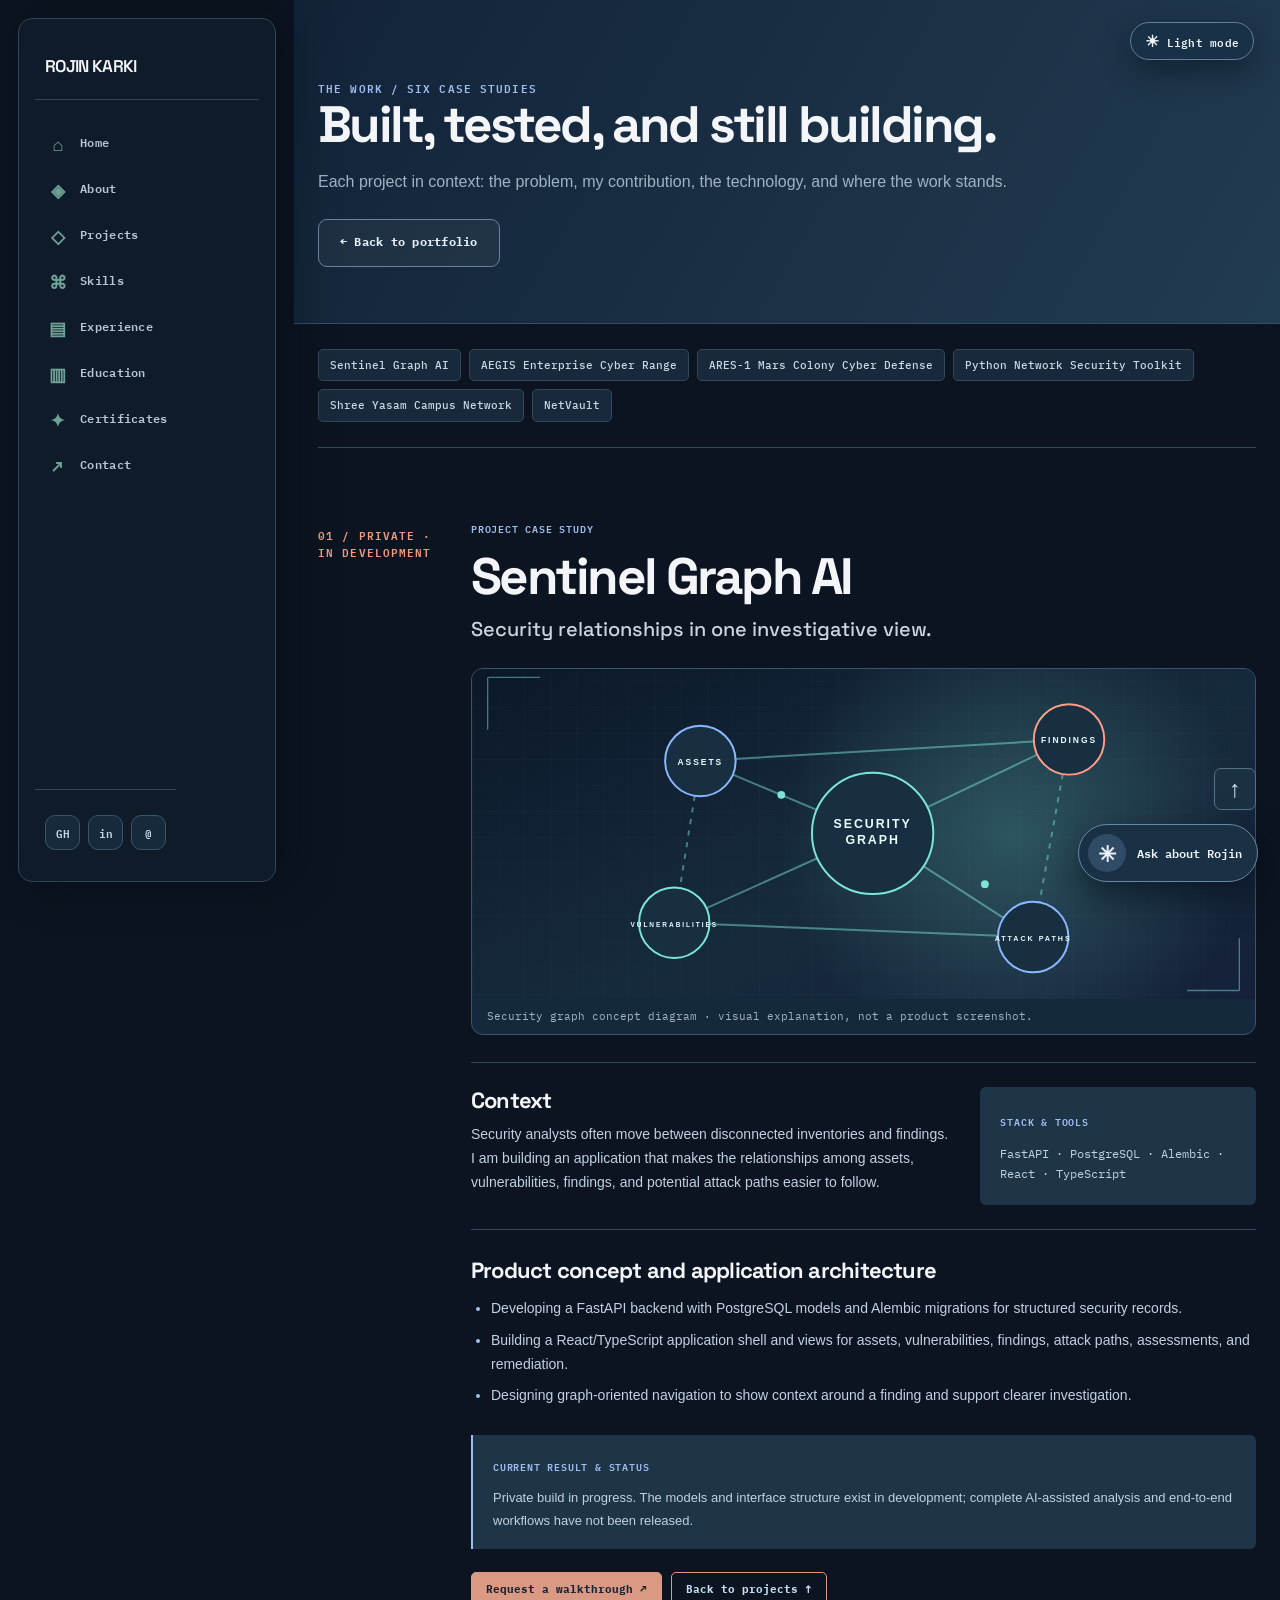
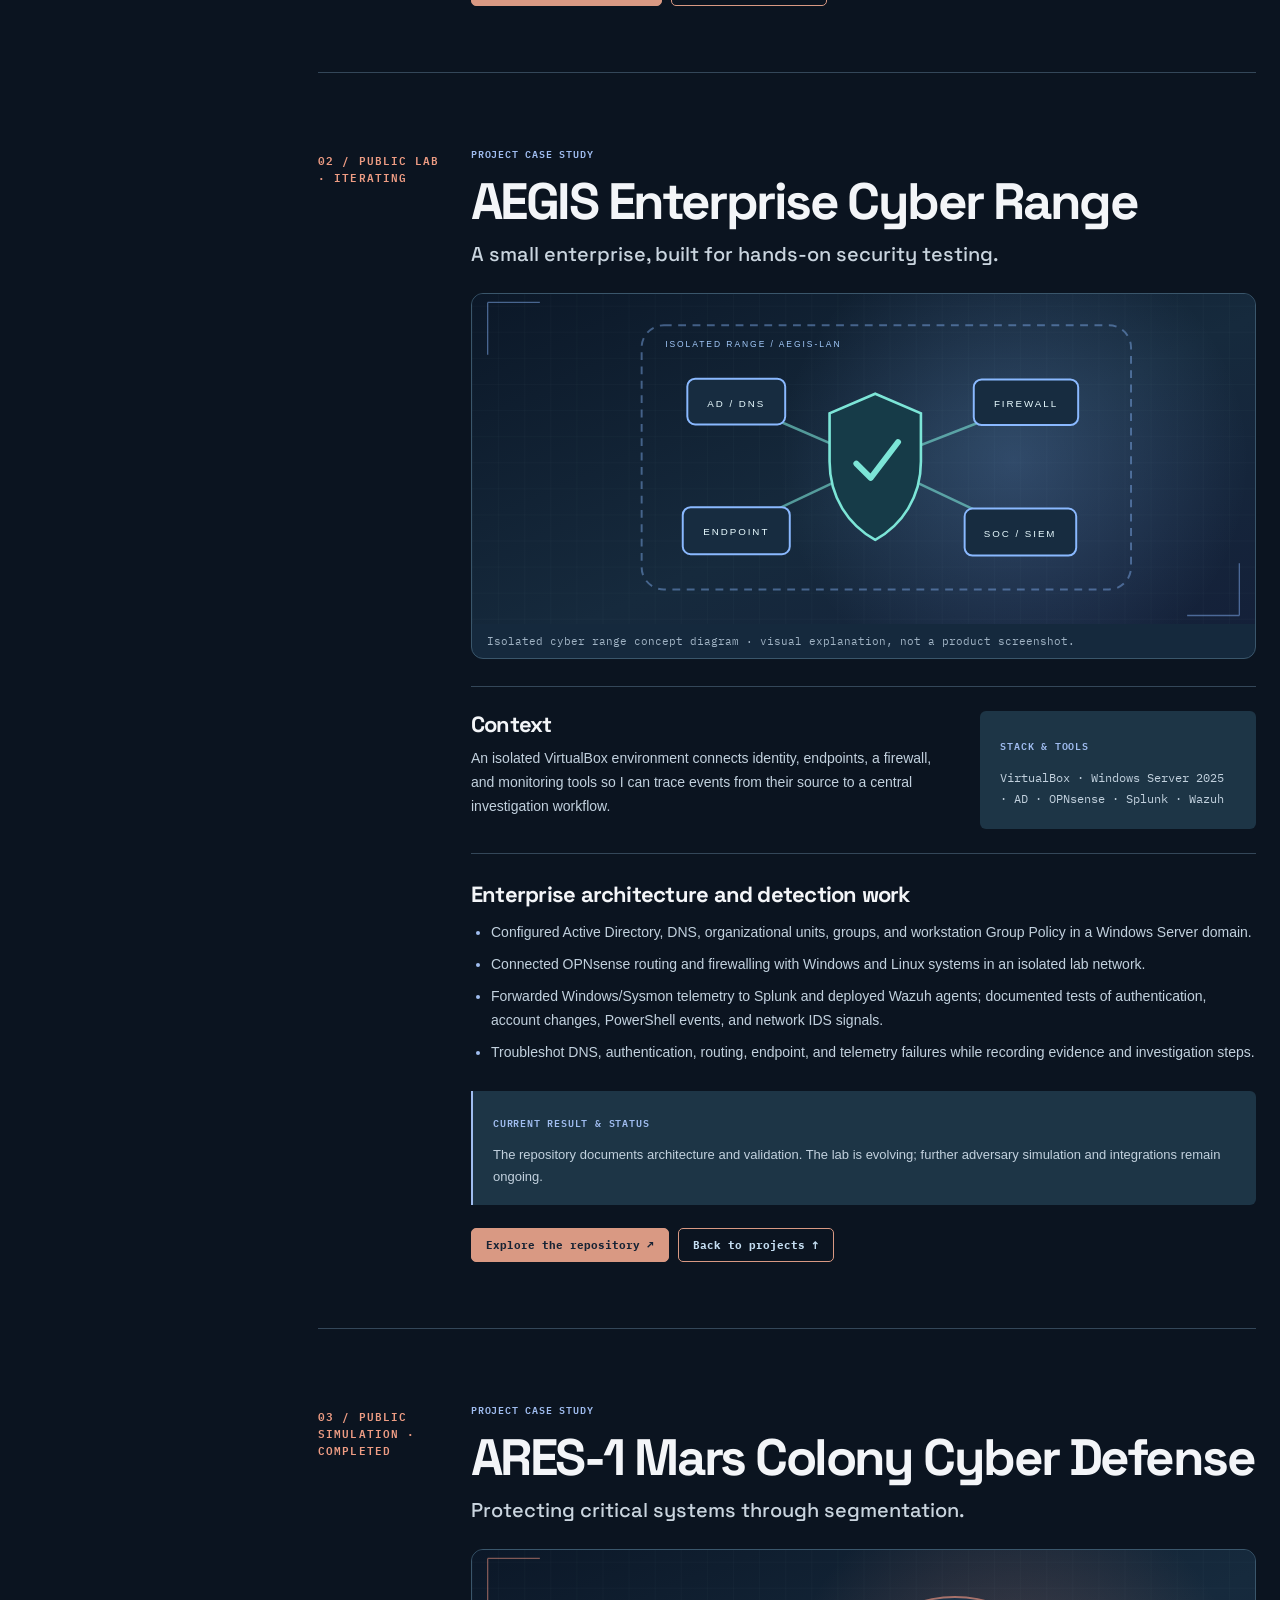
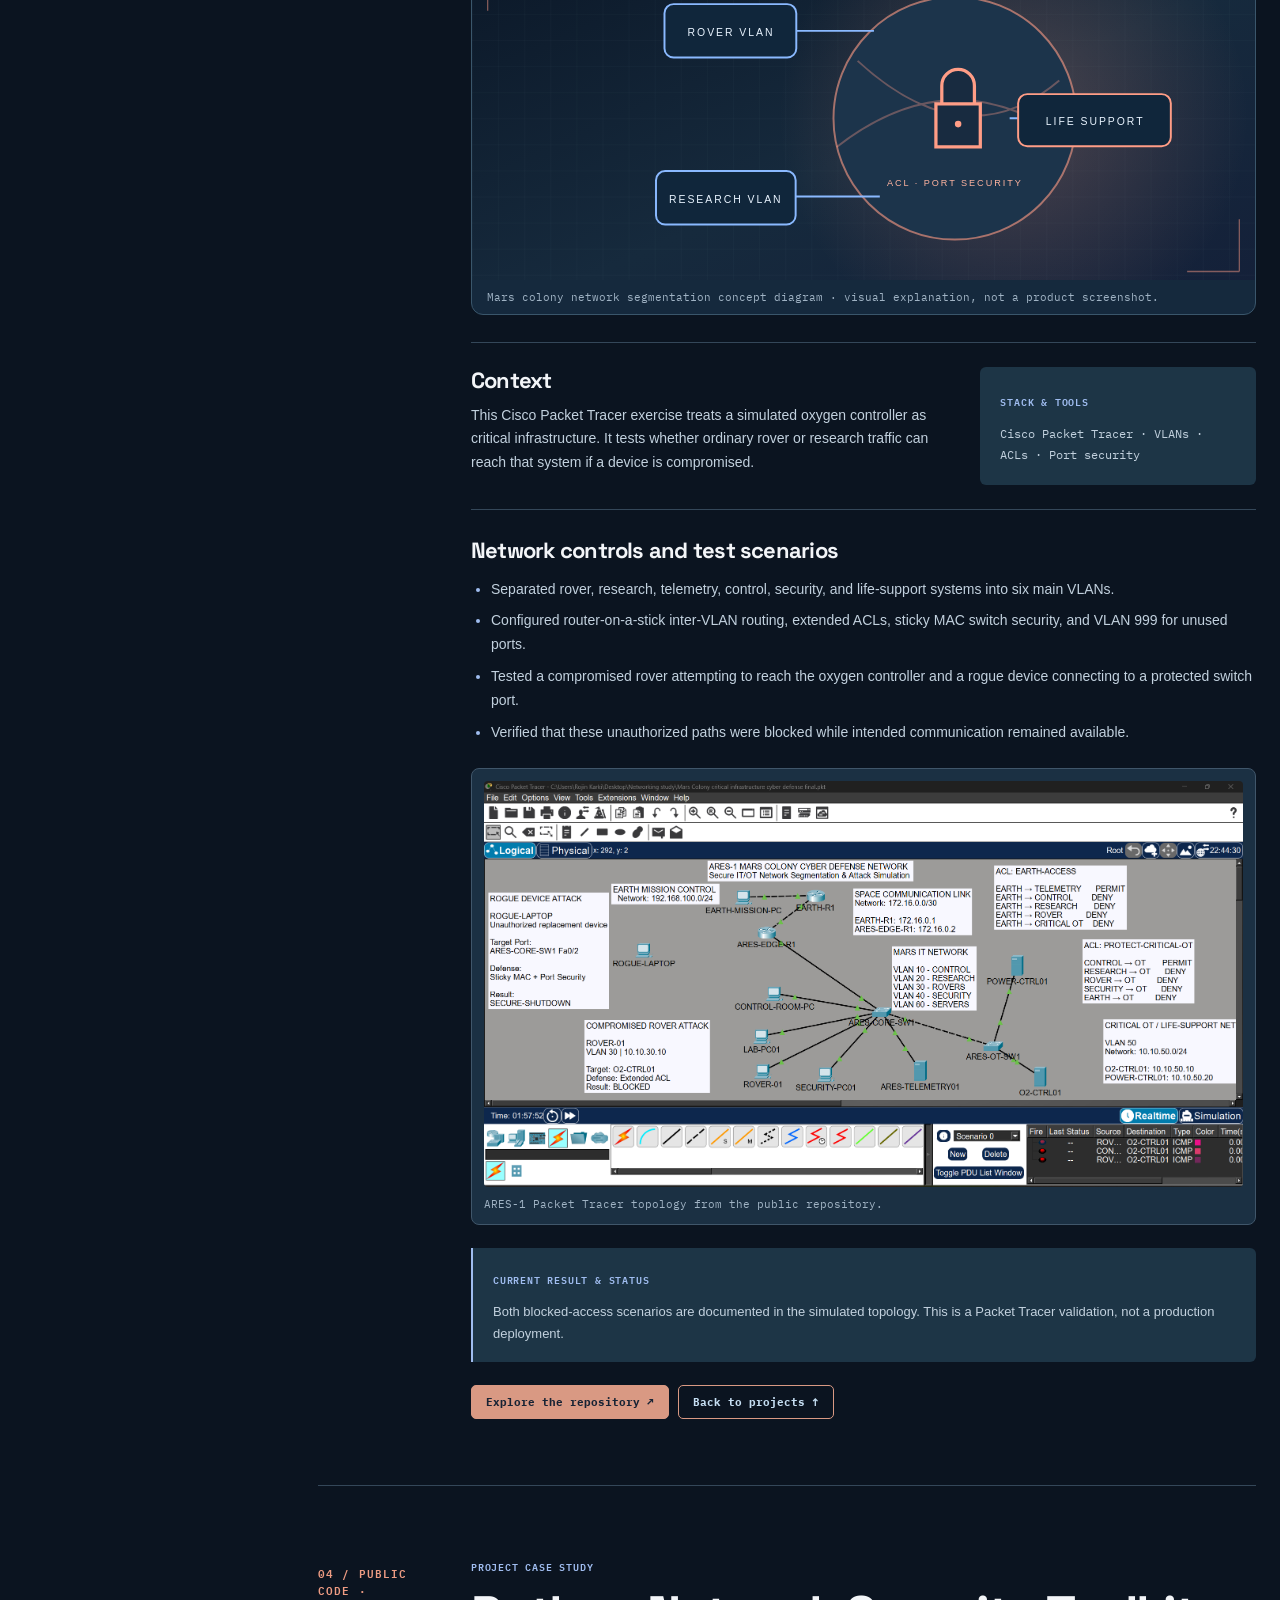
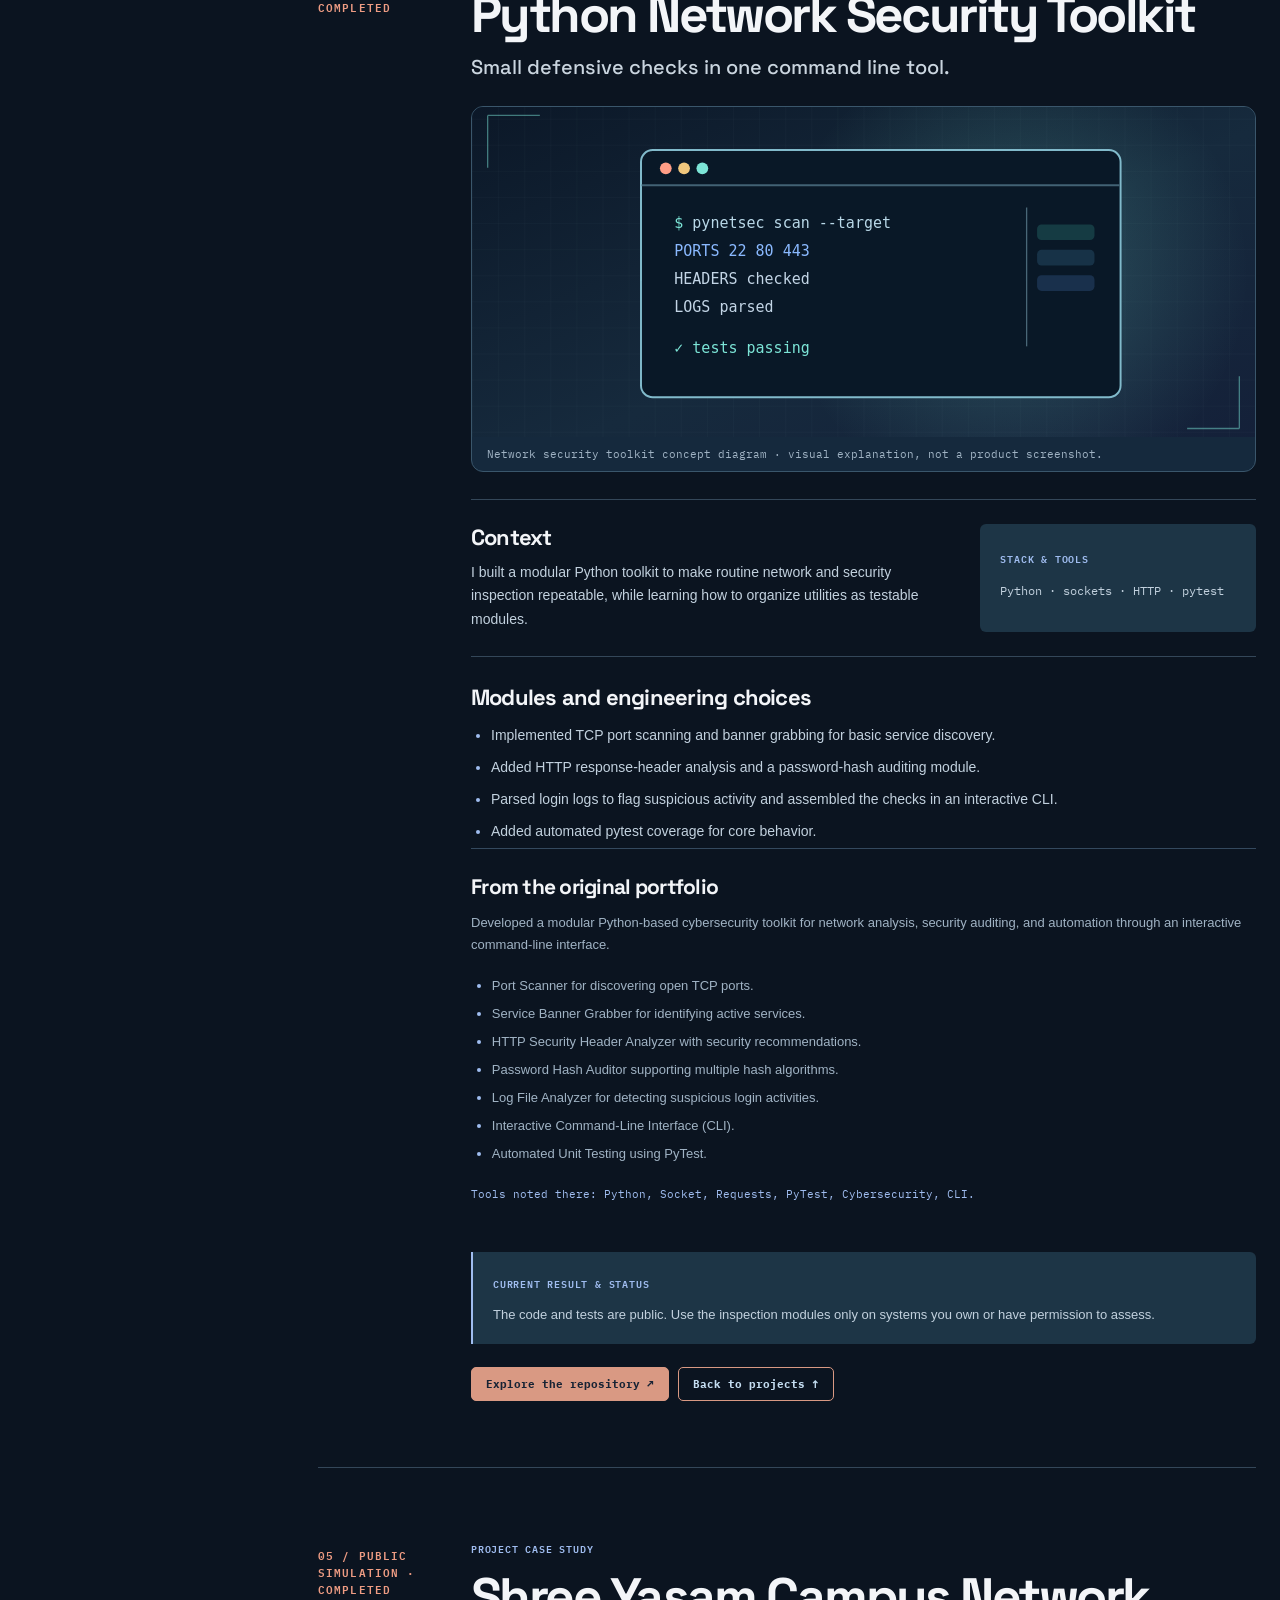
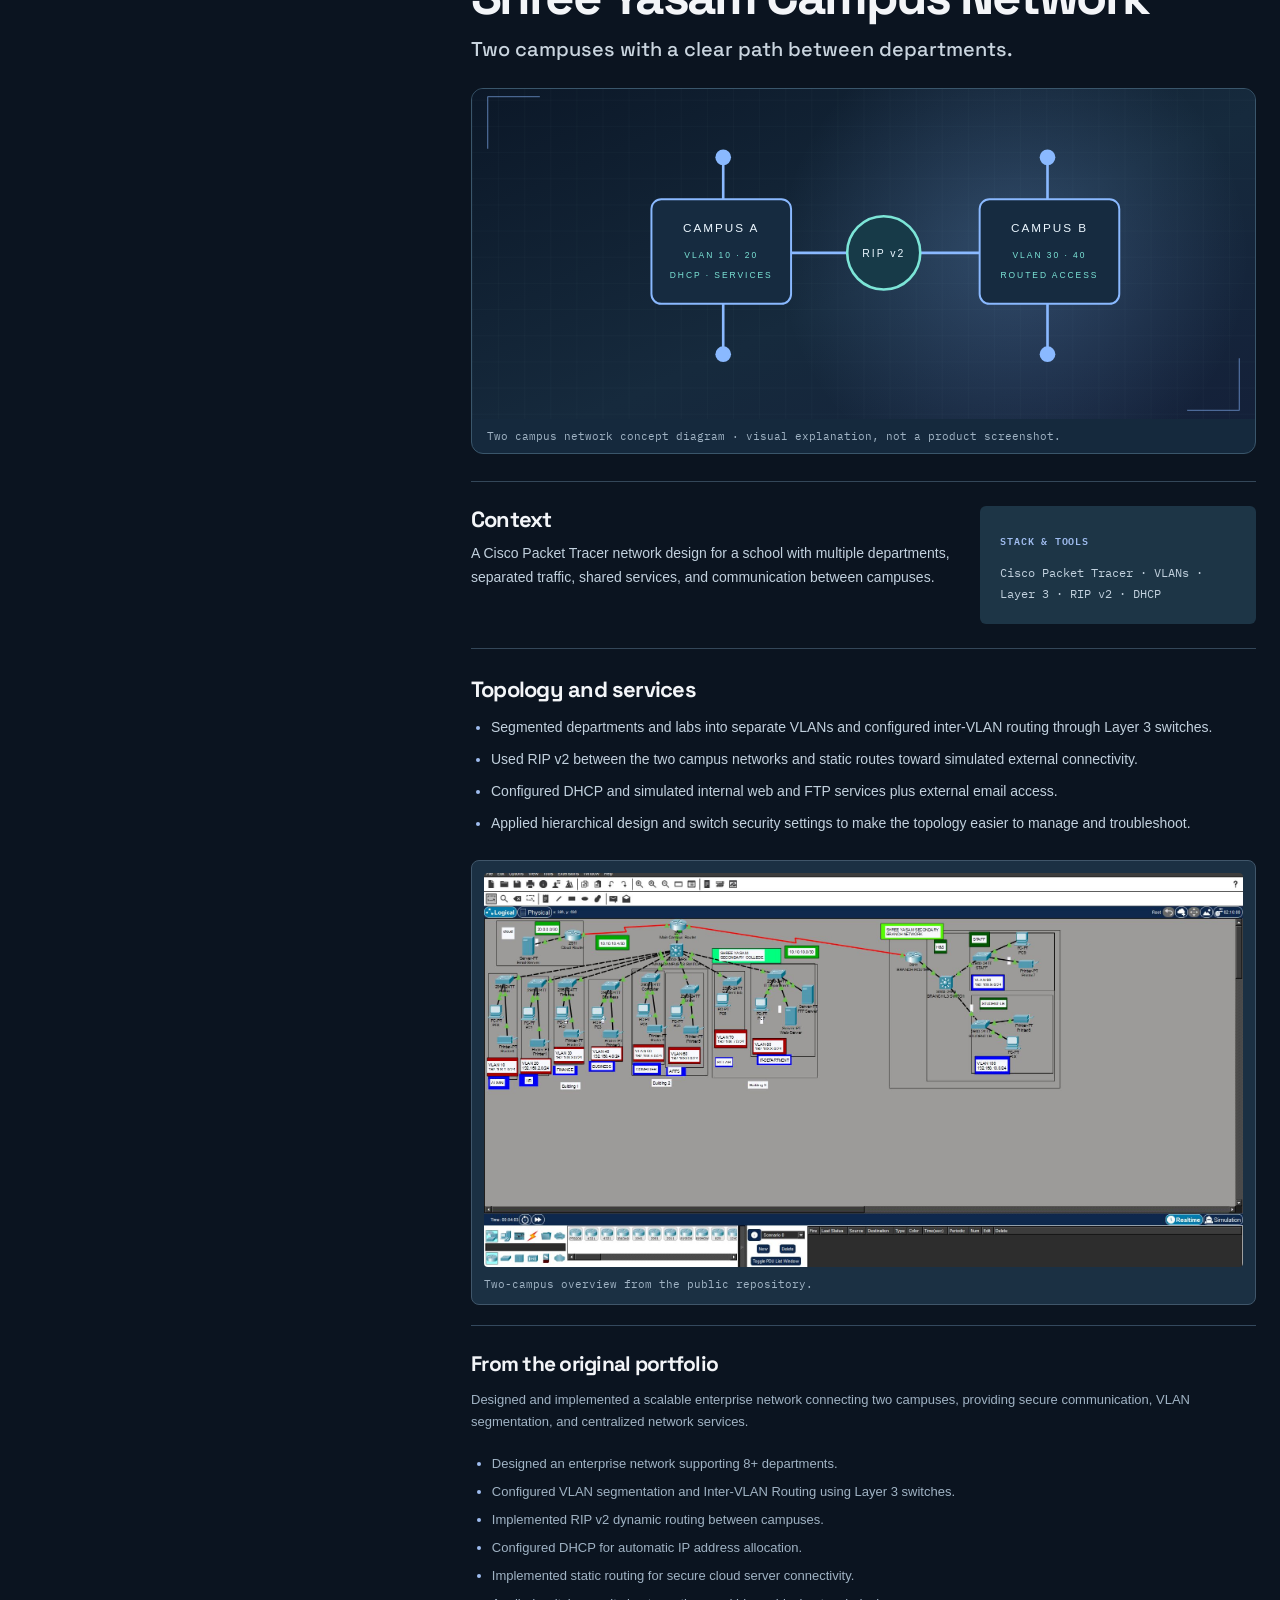
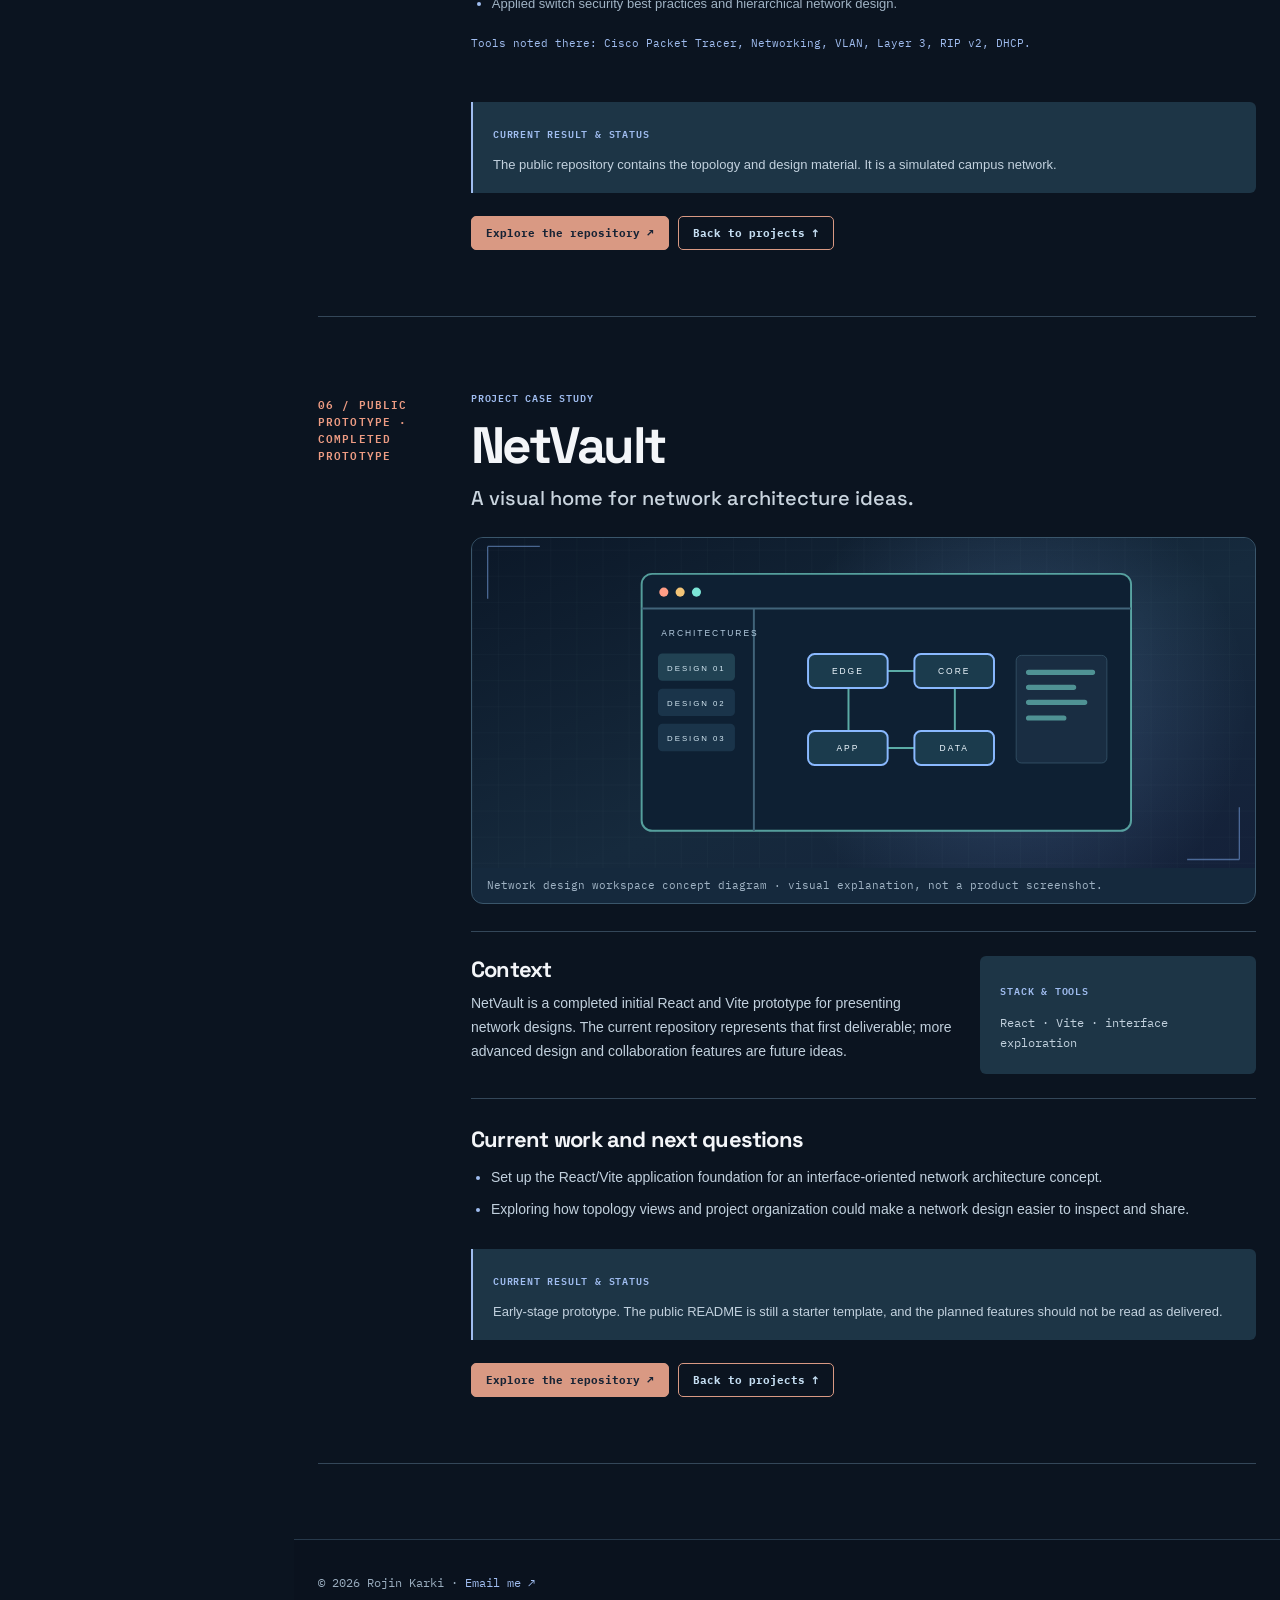
==== portfolio-details.html @ 6cda4f46 "Publish redesigned portfolio pages" ====
<!DOCTYPE html>
<html lang="en" data-theme="dark"><head><meta charset="utf-8"><meta name="viewport" content="width=device-width,initial-scale=1"><meta name="theme-color" content="#0b1420"><meta name="description" content="Rojin Karki — cybersecurity, networking and software projects in Sunnyvale, California."><script src="assets/js/theme.js"></script><link rel="stylesheet" href="assets/css/main.css"><link rel="stylesheet" href="assets/css/dark-signature.css"><link rel="stylesheet" href="assets/css/light-theme.css"><title>Project case studies — Rojin Karki</title><link rel="icon" type="image/svg+xml" href="favicon.svg"><link rel="canonical" href="https://rojinkarki.com.np/portfolio-details.html"><meta property="og:title" content="Project case studies — Rojin Karki"><meta property="og:description" content="Rojin Karki — cybersecurity, networking and software projects in Sunnyvale, California."><meta property="og:type" content="website"><meta property="og:url" content="https://rojinkarki.com.np/portfolio-details.html"><meta property="og:image" content="https://rojinkarki.com.np/assets/img/profile/profile.png"></head><body class="details-page"><a class="skip-link" href="#content">Skip to content</a><button class="header-toggle" type="button" aria-label="Open navigation" aria-controls="navmenu" aria-expanded="false">☰</button><button id="theme-toggle" class="theme-toggle" type="button" aria-label="Switch to light mode"><span class="theme-icon" aria-hidden="true">☀</span><span class="theme-label" aria-hidden="true">Light mode</span></button><header id="header" class="header d-flex flex-column" aria-label="Site navigation"><div class="header-container d-flex flex-column align-items-start"><nav id="navmenu" class="navmenu" aria-label="Main navigation"><ul><li><a href="index.html#hero"><span class="navicon" aria-hidden="true">⌂</span>Home</a></li><li><a href="index.html#about"><span class="navicon" aria-hidden="true">◈</span>About</a></li><li><a href="index.html#Project"><span class="navicon" aria-hidden="true">◇</span>Projects</a></li><li><a href="index.html#Skills"><span class="navicon" aria-hidden="true">⌘</span>Skills</a></li><li><a href="index.html#Experience"><span class="navicon" aria-hidden="true">▤</span>Experience</a></li><li><a href="index.html#Education"><span class="navicon" aria-hidden="true">▥</span>Education</a></li><li><a href="index.html#certifications"><span class="navicon" aria-hidden="true">✦</span>Certificates</a></li><li><a href="index.html#contact"><span class="navicon" aria-hidden="true">↗</span>Contact</a></li></ul></nav><div class="social-links"><a href="https://github.com/Rojinkarki" target="_blank" rel="noopener noreferrer" aria-label="GitHub">GH</a><a href="https://www.linkedin.com/in/rojinkarki/" target="_blank" rel="noopener noreferrer" aria-label="LinkedIn">in</a><a href="mailto:karkirojin999@gmail.com" aria-label="Email">@</a></div></div></header><main class="main" id="content"><div class="page-title"><div class="container"><span class="page-kicker">THE WORK / SIX CASE STUDIES</span><h1>Built, tested, and still building.</h1><p>Each project in context: the problem, my contribution, the technology, and where the work stands.</p><a class="btn btn-outline" href="index.html#Project">← Back to portfolio</a></div></div><nav class="case-nav container" aria-label="Project case studies"><a href="#sentinel-graph-ai">Sentinel Graph AI</a><a href="#aegis">AEGIS Enterprise Cyber Range</a><a href="#ares-1">ARES-1 Mars Colony Cyber Defense</a><a href="#py-netsec">Python Network Security Toolkit</a><a href="#campus">Shree Yasam Campus Network</a><a href="#netvault">NetVault</a></nav><div class="container case-layout"><article class="case-study" id="sentinel-graph-ai"><div class="case-number">01 / Private · In development</div><div class="case-content"><div class="case-heading"><span class="eyebrow">Project case study</span><h2>Sentinel Graph AI</h2><p class="tagline">Security relationships in one investigative view.</p></div><figure class="project-art-figure"><img src="assets/img/projects/sentinel-graph.svg" alt="Security graph concept diagram" loading="lazy"><figcaption>Security graph concept diagram · visual explanation, not a product screenshot.</figcaption></figure><div class="case-overview"><div><h3>Context</h3><p>Security analysts often move between disconnected inventories and findings. I am building an application that makes the relationships among assets, vulnerabilities, findings, and potential attack paths easier to follow.</p></div><div class="case-stack"><span class="eyebrow">Stack &amp; tools</span><p>FastAPI · PostgreSQL · Alembic · React · TypeScript</p></div></div><div class="case-work"><h3>Product concept and application architecture</h3><ul><li>Developing a FastAPI backend with PostgreSQL models and Alembic migrations for structured security records.</li><li>Building a React/TypeScript application shell and views for assets, vulnerabilities, findings, attack paths, assessments, and remediation.</li><li>Designing graph-oriented navigation to show context around a finding and support clearer investigation.</li></ul></div><div class="case-result"><span class="eyebrow">Current result &amp; status</span><p>Private build in progress. The models and interface structure exist in development; complete AI-assisted analysis and end-to-end workflows have not been released.</p></div><div class="case-actions"><a href="mailto:karkirojin999@gmail.com?subject=Sentinel%20Graph%20AI">Request a walkthrough ↗</a><a href="index.html#Project">Back to projects ↑</a></div></div></article><article class="case-study" id="aegis"><div class="case-number">02 / Public lab · Iterating</div><div class="case-content"><div class="case-heading"><span class="eyebrow">Project case study</span><h2>AEGIS Enterprise Cyber Range</h2><p class="tagline">A small enterprise, built for hands-on security testing.</p></div><figure class="project-art-figure"><img src="assets/img/projects/aegis-cyber-range.svg" alt="Isolated cyber range concept diagram" loading="lazy"><figcaption>Isolated cyber range concept diagram · visual explanation, not a product screenshot.</figcaption></figure><div class="case-overview"><div><h3>Context</h3><p>An isolated VirtualBox environment connects identity, endpoints, a firewall, and monitoring tools so I can trace events from their source to a central investigation workflow.</p></div><div class="case-stack"><span class="eyebrow">Stack &amp; tools</span><p>VirtualBox · Windows Server 2025 · AD · OPNsense · Splunk · Wazuh</p></div></div><div class="case-work"><h3>Enterprise architecture and detection work</h3><ul><li>Configured Active Directory, DNS, organizational units, groups, and workstation Group Policy in a Windows Server domain.</li><li>Connected OPNsense routing and firewalling with Windows and Linux systems in an isolated lab network.</li><li>Forwarded Windows/Sysmon telemetry to Splunk and deployed Wazuh agents; documented tests of authentication, account changes, PowerShell events, and network IDS signals.</li><li>Troubleshot DNS, authentication, routing, endpoint, and telemetry failures while recording evidence and investigation steps.</li></ul></div><div class="case-result"><span class="eyebrow">Current result &amp; status</span><p>The repository documents architecture and validation. The lab is evolving; further adversary simulation and integrations remain ongoing.</p></div><div class="case-actions"><a href="https://github.com/Rojinkarki/AEGIS-Enterprise-Cybersecurity-Home-Lab" target="_blank" rel="noopener noreferrer">Explore the repository ↗</a><a href="index.html#Project">Back to projects ↑</a></div></div></article><article class="case-study" id="ares-1"><div class="case-number">03 / Public simulation · Completed</div><div class="case-content"><div class="case-heading"><span class="eyebrow">Project case study</span><h2>ARES-1 Mars Colony Cyber Defense</h2><p class="tagline">Protecting critical systems through segmentation.</p></div><figure class="project-art-figure"><img src="assets/img/projects/ares-defense.svg" alt="Mars colony network segmentation concept diagram" loading="lazy"><figcaption>Mars colony network segmentation concept diagram · visual explanation, not a product screenshot.</figcaption></figure><div class="case-overview"><div><h3>Context</h3><p>This Cisco Packet Tracer exercise treats a simulated oxygen controller as critical infrastructure. It tests whether ordinary rover or research traffic can reach that system if a device is compromised.</p></div><div class="case-stack"><span class="eyebrow">Stack &amp; tools</span><p>Cisco Packet Tracer · VLANs · ACLs · Port security</p></div></div><div class="case-work"><h3>Network controls and test scenarios</h3><ul><li>Separated rover, research, telemetry, control, security, and life-support systems into six main VLANs.</li><li>Configured router-on-a-stick inter-VLAN routing, extended ACLs, sticky MAC switch security, and VLAN 999 for unused ports.</li><li>Tested a compromised rover attempting to reach the oxygen controller and a rogue device connecting to a protected switch port.</li><li>Verified that these unauthorized paths were blocked while intended communication remained available.</li></ul></div><figure class="project-figure"><img src="assets/img/ares-1-topology.png" alt="ARES-1 Packet Tracer topology from the public repository." loading="lazy"><figcaption>ARES-1 Packet Tracer topology from the public repository.</figcaption></figure><div class="case-result"><span class="eyebrow">Current result &amp; status</span><p>Both blocked-access scenarios are documented in the simulated topology. This is a Packet Tracer validation, not a production deployment.</p></div><div class="case-actions"><a href="https://github.com/Rojinkarki/ares-1-mars-colony-cyber-defense" target="_blank" rel="noopener noreferrer">Explore the repository ↗</a><a href="index.html#Project">Back to projects ↑</a></div></div></article><article class="case-study" id="py-netsec"><div class="case-number">04 / Public code · Completed</div><div class="case-content"><div class="case-heading"><span class="eyebrow">Project case study</span><h2>Python Network Security Toolkit</h2><p class="tagline">Small defensive checks in one command line tool.</p></div><figure class="project-art-figure"><img src="assets/img/projects/python-toolkit.svg" alt="Network security toolkit concept diagram" loading="lazy"><figcaption>Network security toolkit concept diagram · visual explanation, not a product screenshot.</figcaption></figure><div class="case-overview"><div><h3>Context</h3><p>I built a modular Python toolkit to make routine network and security inspection repeatable, while learning how to organize utilities as testable modules.</p></div><div class="case-stack"><span class="eyebrow">Stack &amp; tools</span><p>Python · sockets · HTTP · pytest</p></div></div><div class="case-work"><h3>Modules and engineering choices</h3><ul><li>Implemented TCP port scanning and banner grabbing for basic service discovery.</li><li>Added HTTP response-header analysis and a password-hash auditing module.</li><li>Parsed login logs to flag suspicious activity and assembled the checks in an interactive CLI.</li><li>Added automated pytest coverage for core behavior.</li></ul></div><div class="original-project-highlights"><h3>From the original portfolio</h3><p>Developed a modular Python-based cybersecurity toolkit for network analysis, security auditing, and automation through an interactive command-line interface.</p><ul><li>Port Scanner for discovering open TCP ports.</li><li>Service Banner Grabber for identifying active services.</li><li>HTTP Security Header Analyzer with security recommendations.</li><li>Password Hash Auditor supporting multiple hash algorithms.</li><li>Log File Analyzer for detecting suspicious login activities.</li><li>Interactive Command-Line Interface (CLI).</li><li>Automated Unit Testing using PyTest.</li></ul><p class="original-tools">Tools noted there: Python, Socket, Requests, PyTest, Cybersecurity, CLI.</p></div><div class="case-result"><span class="eyebrow">Current result &amp; status</span><p>The code and tests are public. Use the inspection modules only on systems you own or have permission to assess.</p></div><div class="case-actions"><a href="https://github.com/Rojinkarki/py-netsec-toolkit" target="_blank" rel="noopener noreferrer">Explore the repository ↗</a><a href="index.html#Project">Back to projects ↑</a></div></div></article><article class="case-study" id="campus"><div class="case-number">05 / Public simulation · Completed</div><div class="case-content"><div class="case-heading"><span class="eyebrow">Project case study</span><h2>Shree Yasam Campus Network</h2><p class="tagline">Two campuses with a clear path between departments.</p></div><figure class="project-art-figure"><img src="assets/img/projects/campus-network.svg" alt="Two campus network concept diagram" loading="lazy"><figcaption>Two campus network concept diagram · visual explanation, not a product screenshot.</figcaption></figure><div class="case-overview"><div><h3>Context</h3><p>A Cisco Packet Tracer network design for a school with multiple departments, separated traffic, shared services, and communication between campuses.</p></div><div class="case-stack"><span class="eyebrow">Stack &amp; tools</span><p>Cisco Packet Tracer · VLANs · Layer 3 · RIP v2 · DHCP</p></div></div><div class="case-work"><h3>Topology and services</h3><ul><li>Segmented departments and labs into separate VLANs and configured inter-VLAN routing through Layer 3 switches.</li><li>Used RIP v2 between the two campus networks and static routes toward simulated external connectivity.</li><li>Configured DHCP and simulated internal web and FTP services plus external email access.</li><li>Applied hierarchical design and switch security settings to make the topology easier to manage and troubleshoot.</li></ul></div><figure class="project-figure"><img src="assets/img/campus-overview.jpg" alt="Two-campus overview from the public repository." loading="lazy"><figcaption>Two-campus overview from the public repository.</figcaption></figure><div class="original-project-highlights"><h3>From the original portfolio</h3><p>Designed and implemented a scalable enterprise network connecting two campuses, providing secure communication, VLAN segmentation, and centralized network services.</p><ul><li>Designed an enterprise network supporting 8+ departments.</li><li>Configured VLAN segmentation and Inter-VLAN Routing using Layer 3 switches.</li><li>Implemented RIP v2 dynamic routing between campuses.</li><li>Configured DHCP for automatic IP address allocation.</li><li>Implemented static routing for secure cloud server connectivity.</li><li>Applied switch security best practices and hierarchical network design.</li></ul><p class="original-tools">Tools noted there: Cisco Packet Tracer, Networking, VLAN, Layer 3, RIP v2, DHCP.</p></div><div class="case-result"><span class="eyebrow">Current result &amp; status</span><p>The public repository contains the topology and design material. It is a simulated campus network.</p></div><div class="case-actions"><a href="https://github.com/Rojinkarki/shree-yasam-campus-network-design" target="_blank" rel="noopener noreferrer">Explore the repository ↗</a><a href="index.html#Project">Back to projects ↑</a></div></div></article><article class="case-study" id="netvault"><div class="case-number">06 / Public prototype · Completed prototype</div><div class="case-content"><div class="case-heading"><span class="eyebrow">Project case study</span><h2>NetVault</h2><p class="tagline">A visual home for network architecture ideas.</p></div><figure class="project-art-figure"><img src="assets/img/projects/netvault.svg" alt="Network design workspace concept diagram" loading="lazy"><figcaption>Network design workspace concept diagram · visual explanation, not a product screenshot.</figcaption></figure><div class="case-overview"><div><h3>Context</h3><p>NetVault is a completed initial React and Vite prototype for presenting network designs. The current repository represents that first deliverable; more advanced design and collaboration features are future ideas.</p></div><div class="case-stack"><span class="eyebrow">Stack &amp; tools</span><p>React · Vite · interface exploration</p></div></div><div class="case-work"><h3>Current work and next questions</h3><ul><li>Set up the React/Vite application foundation for an interface-oriented network architecture concept.</li><li>Exploring how topology views and project organization could make a network design easier to inspect and share.</li></ul></div><div class="case-result"><span class="eyebrow">Current result &amp; status</span><p>Early-stage prototype. The public README is still a starter template, and the planned features should not be read as delivered.</p></div><div class="case-actions"><a href="https://github.com/Rojinkarki/NetVault" target="_blank" rel="noopener noreferrer">Explore the repository ↗</a><a href="index.html#Project">Back to projects ↑</a></div></div></article></div></main><footer class="footer"><div class="container">© <span id="year">2026</span> Rojin Karki · <a href="mailto:karkirojin999@gmail.com">Email me ↗</a></div></footer><a href="#content" id="scroll-top" class="scroll-top d-flex align-items-center justify-content-center" aria-label="Back to top">↑</a><script src="assets/js/main.js" defer></script><aside class="portfolio-assistant" aria-label="Rojin portfolio assistant"><button class="assistant-launcher" type="button" aria-label="Open portfolio assistant" aria-expanded="false" aria-controls="assistant-panel"><span class="launcher-icon" aria-hidden="true">✳</span><span class="launcher-label">Ask about Rojin</span></button><section id="assistant-panel" class="assistant-panel" aria-label="Portfolio assistant conversation" hidden><header class="assistant-header"><div class="assistant-avatar" aria-hidden="true">RK</div><div><span class="assistant-overline">A QUICK GUIDE TO MY WORK</span><h2>Ask about Rojin</h2><p>Answers about Rojin and his work.</p></div><button class="assistant-close" type="button" aria-label="Close assistant">×</button></header><div class="assistant-messages" role="log" aria-live="polite" aria-relevant="additions text"><div class="assistant-message assistant-bot">Hi! Ask about Rojin's projects, skills, experience, or education. I can answer 100+ questions from this portfolio.</div></div><div class="assistant-prompts" aria-label="Suggested questions"><button type="button">Who is Rojin Karki?</button><button type="button">What is Sentinel Graph AI?</button><button type="button">What projects has Rojin built?</button></div><form class="assistant-form"><label for="assistant-input" class="visually-hidden">Ask a question about Rojin</label><input id="assistant-input" name="question" autocomplete="off" maxlength="240" placeholder="Ask about projects, skills, experience..."><button type="submit" aria-label="Send question">↗</button></form><div class="assistant-foot"><span>Private on this device · No AI API required</span></div></section></aside><script src="assets/js/portfolio-knowledge.js" defer></script><script src="assets/js/portfolio-assistant.js" defer></script></body></html>
---- assets/css/main.css ----
/*
 * Rojin Karki — Obsidian / Signal
 * Place this file at assets/css/main.css alongside the supplied HTML pages.
 * Designed for the existing SnapFolio markup, with or without Bootstrap CSS.
 */
@import url('https://fonts.googleapis.com/css2?family=IBM+Plex+Mono:wght@400;500;600&family=Space+Grotesk:wght@400;500;600;700&display=swap');

:root {
  --base:#080d13;
  --base-2:#0b121b;
  --surface:#101a24;
  --surface-2:#15232d;
  --text:#e8f1ef;
  --soft:#c5d6d3;
  --muted:#91a9aa;
  --line:#2b4249;
  --signal:#92f5bb;
  --signal-dark:#61d79a;
  --alert:#ff756c;
  --cyan:#84dfeb;
  --heading:'Space Grotesk','Ubuntu',sans-serif;
  --mono:'IBM Plex Mono',monospace;
  --body:'Nunito',Arial,sans-serif;
  --shadow:0 22px 60px rgba(0,0,0,.23);
  color-scheme:dark;
}
*,*::before,*::after{box-sizing:border-box}
html{scroll-behavior:smooth;scroll-padding-top:26px}
body{margin:0;min-width:320px;background:var(--base);color:var(--text);font:16px/1.7 var(--body);overflow-x:hidden}
body::before{content:"";position:fixed;inset:0;z-index:-1;pointer-events:none;background:linear-gradient(rgba(121,217,170,.026) 1px,transparent 1px),linear-gradient(90deg,rgba(121,217,170,.026) 1px,transparent 1px);background-size:42px 42px}
::selection{background:var(--signal);color:var(--base)}
:focus-visible{outline:2px solid var(--signal);outline-offset:4px}
a{color:var(--signal);text-decoration:none;transition:color .2s ease,background .2s ease,border-color .2s ease,transform .2s ease}
a:hover{color:#fff}img{max-width:100%;height:auto}button,input,textarea{font:inherit}button{cursor:pointer}
h1,h2,h3,h4,h5,h6{font-family:var(--heading);line-height:1.2;color:var(--text);letter-spacing:-.035em}
p{color:var(--soft)}ul{padding-left:1.3rem}li::marker{color:var(--signal)}
.container{width:min(1180px,calc(100% - 48px));max-width:1180px;margin-inline:auto}
.row{display:flex;flex-wrap:wrap;margin-inline:-12px}.row>*{padding-inline:12px;min-width:0;flex:0 0 100%}
.gy-4{row-gap:24px}.g-4{row-gap:24px}.g-lg-5{row-gap:32px}
.align-items-center{align-items:center}.align-items-start{align-items:flex-start}.justify-content-between{justify-content:space-between}.justify-content-center{justify-content:center}.d-flex{display:flex}.flex-column{flex-direction:column}.text-center{text-align:center}.position-relative{position:relative}.img-fluid{max-width:100%;height:auto}
@media(min-width:768px){.col-md-6{flex-basis:50%;max-width:50%}}
@media(min-width:992px){.col-lg-4{flex-basis:33.333%;max-width:33.333%}.col-lg-5{flex-basis:41.666%;max-width:41.666%}.col-lg-6{flex-basis:50%;max-width:50%}.col-lg-7{flex-basis:58.333%;max-width:58.333%}.col-lg-8{flex-basis:66.666%;max-width:66.666%}.col-lg-12{flex-basis:100%;max-width:100%}}

/* Persistent navigation */
.header{position:fixed;z-index:1000;inset:18px auto 18px 18px;width:258px;background:rgba(13,23,31,.96);border:1px solid var(--line);border-radius:14px;box-shadow:var(--shadow);backdrop-filter:blur(18px);padding:28px 16px;overflow-y:auto;justify-content:flex-start!important}
.header::before{content:"RK / SECURE BY DESIGN";font:600 11px/1.4 var(--mono);letter-spacing:.12em;color:var(--signal);padding:8px 10px 22px;display:block;border-bottom:1px solid var(--line);margin-bottom:18px;white-space:nowrap}
.header-container{width:100%;height:100%;min-height:400px}.navmenu{width:100%}.navmenu ul{list-style:none;padding:0;margin:0}.navmenu li{margin:4px 0}.navmenu a{display:flex;align-items:center;gap:12px;width:100%;padding:11px 12px;color:var(--muted);font:600 12px/1.4 var(--mono);letter-spacing:.025em;border:1px solid transparent;border-radius:7px}
.navmenu a i.navicon{font-size:17px;flex:none;color:#5f8990}.navmenu a:hover,.navmenu a.active{color:var(--text);background:rgba(146,245,187,.095);border-color:rgba(146,245,187,.22)}.navmenu a:hover i,.navmenu a.active i{color:var(--signal)}
.navmenu .dropdown ul{display:none;margin:5px 0 8px 16px;border-left:1px solid var(--line);padding-left:8px}.navmenu .dropdown:hover>ul,.navmenu .dropdown.dropdown-active>ul{display:block}
.header .social-links{display:flex;flex-wrap:wrap;gap:8px;margin-top:auto;padding:25px 10px 3px;border-top:1px solid var(--line)}.header .social-links a,.hero .social-links a{display:grid;place-items:center;width:35px;height:35px;border:1px solid var(--line);border-radius:7px;color:var(--soft)}.header .social-links a:hover,.hero .social-links a:hover{background:var(--signal);border-color:var(--signal);color:var(--base);transform:translateY(-2px)}
.header-toggle{display:none;position:fixed;top:19px;right:18px;z-index:1002;background:var(--signal);color:var(--base);width:44px;height:44px;border-radius:8px;place-items:center;font-size:24px;cursor:pointer;box-shadow:0 6px 30px rgba(0,0,0,.35)}
.main,.footer{margin-left:294px}.section{position:relative;padding:100px 0;isolation:isolate}.section:nth-of-type(even){background:linear-gradient(145deg,#0b141d,#0c151e)}.section+.section{border-top:1px solid #182a31}
.section-title{margin-bottom:43px}.section-title h2{font:700 clamp(37px,4vw,55px)/1.05 var(--heading);margin:0 0 20px}.section-title h2::after{content:".";color:var(--alert)}.section-title::before{content:"// FIELD NOTES";display:block;margin-bottom:14px;color:var(--signal);font:500 11px var(--mono);letter-spacing:.14em}.section-title p{max-width:720px;margin:0;color:var(--muted);font-size:15px}.section-title::after{content:"";display:block;width:55px;height:2px;background:linear-gradient(90deg,var(--signal),var(--cyan));margin-top:26px}

/* Buttons and shared components */
.btn,.btn.btn-primary,.contact-form .btn{display:inline-flex;justify-content:center;align-items:center;gap:10px;min-height:48px;padding:11px 21px;border:1px solid var(--signal);border-radius:6px;background:var(--signal);color:#071219;font:700 12px/1.4 var(--mono);letter-spacing:.02em;box-shadow:none;transition:transform .2s ease,background .2s ease,box-shadow .2s ease}
.btn:hover,.btn.btn-primary:hover,.contact-form .btn:hover{background:#b0ffd0;border-color:#b0ffd0;color:#071219;transform:translateY(-3px);box-shadow:0 10px 28px #80f5b130}
.btn.btn-outline{background:transparent;border:1px solid #587e77;color:var(--text)}.btn.btn-outline:hover{border-color:var(--signal);background:rgba(146,245,187,.08);color:var(--signal)}

/* Hero: restrained tactical display */
.hero{min-height:700px;display:flex;align-items:center;padding:95px 0;background:radial-gradient(ellipse at 83% 34%,#193c3b 0%,#101e24 29%,transparent 57%),linear-gradient(120deg,#090f16,#101b23 63%,#071013);overflow:hidden}
.hero::before{content:"";position:absolute;inset:0;z-index:-1;background:repeating-linear-gradient(0deg,rgba(136,218,184,.035) 0 1px,transparent 1px 5px);mask-image:linear-gradient(90deg,transparent,black);pointer-events:none}
.hero::after{content:"00 / 07  •  SYSTEM ONLINE";position:absolute;bottom:25px;left:max(24px,calc((100% - 1180px)/2));font:11px var(--mono);letter-spacing:.14em;color:#638c86}
.background-elements{position:absolute;inset:0;overflow:hidden;pointer-events:none}.bg-circle{position:absolute;border:1px solid rgba(146,245,187,.13);border-radius:50%}.circle-1{width:650px;height:650px;right:-190px;top:-170px}.circle-2{width:410px;height:410px;right:-75px;top:-50px;border-style:dashed;animation:turn 70s linear infinite}
.hero-content{position:relative;width:100%;z-index:1}.hero-text{padding:30px 0}.hero-text::before{content:none;display:inline-block;color:var(--signal);border:1px solid #2f6453;border-radius:50px;padding:7px 13px;font:500 10px/1.4 var(--mono);letter-spacing:.09em;margin-bottom:28px}
.hero-text h1{font:700 clamp(58px,6.8vw,106px)/.96 var(--heading);letter-spacing:-.075em;margin:0 0 22px;text-wrap:balance;background:linear-gradient(130deg,#fff 40%,#9bc1b2 100%);background-clip:text;-webkit-background-clip:text;color:transparent}
.hero-text h1::after{content:"_";color:var(--alert);-webkit-text-fill-color:var(--alert)}.hero-text .lead{font:500 clamp(16px,2vw,22px)/1.4 var(--heading);color:var(--soft);min-height:2em;margin-bottom:17px}.hero-text .typed{color:var(--signal)}.typed-cursor{color:var(--alert)}.hero-text .description{font-size:16px;max-width:510px;color:var(--muted);line-height:1.8}.hero-actions{display:flex;gap:10px;flex-wrap:wrap;margin:29px 0}.hero .social-links{display:flex;gap:8px}
.hero-visual{min-height:490px;display:grid;place-items:center;position:relative}.profile-container{width:min(390px,84%);aspect-ratio:4/5;position:relative;display:grid;place-items:center;isolation:isolate}.profile-container::before,.profile-container::after{content:"";position:absolute;z-index:-1;pointer-events:none}.profile-container::before{inset:-17px;border:1px solid rgba(146,245,187,.25);clip-path:polygon(0 0,24% 0,24% 5%,5% 5%,5% 24%,0 24%,0 0,76% 0,100% 0,100% 24%,95% 24%,95% 5%,76% 5%,76% 0,100% 76%,100% 100%,76% 100%,76% 95%,95% 95%,95% 76%,100% 76%,24% 100%,0 100%,0 76%,5% 76%,5% 95%,24% 95%,24% 100%)}.profile-container::after{inset:18px -23px -21px 20px;border:1px solid rgba(255,117,108,.42)}
.profile-background{position:absolute;inset:0;border:1px solid #3d6c61;border-radius:8px;background:radial-gradient(circle at 50% 28%,#335956 0,#152d30 48%,#0a171c 95%);box-shadow:0 30px 75px #0008;overflow:hidden}.profile-background::after{content:"";position:absolute;inset:0;background:linear-gradient(180deg,transparent 70%,#0c1b24b8),linear-gradient(#ffffff08 1px,transparent 1px);background-size:auto,100% 7px}.profile-container>.profile-image{display:block;position:relative;width:100%;height:100%;object-fit:cover;object-position:center 20%;border-radius:8px;filter:saturate(.72) contrast(1.08)}

/* About */
.about .profile-card,.skills-category,.experience-card,.education-card,.project-card,.info-box,.contact-form,.portfolio-info,.portfolio-description,.service-info,.service-details .content,.starter-section .container{background:linear-gradient(145deg,rgba(22,37,46,.94),rgba(14,25,33,.96));border:1px solid var(--line);border-radius:11px;box-shadow:0 13px 37px #0002}
.about .profile-card{padding:13px;overflow:hidden}.about .profile-header{height:320px;position:relative;border-radius:6px;background:#152b30;overflow:hidden}.about .profile-header .profile-image,.about .profile-header img{width:100%;height:100%;object-fit:cover}.about .profile-badge{position:absolute;right:16px;bottom:15px;width:36px;height:36px;display:grid;place-items:center;background:var(--signal);color:var(--base);border-radius:6px}
.about .profile-content{padding:24px 16px 16px}.about .profile-content h3{font-size:28px;margin:0}.about .profession{font:500 12px var(--mono);text-transform:uppercase;letter-spacing:.08em;color:var(--signal);margin:8px 0 20px}.about .contact-links{display:grid;gap:11px}.about .contact-item{display:flex;gap:13px;align-items:center;color:var(--soft);font-size:13px;overflow-wrap:anywhere}.about .contact-item i{color:var(--signal);font-size:17px}.about-content{padding:14px 0 15px 32px}.about-content .badge-text{font:500 11px var(--mono);color:var(--signal);text-transform:uppercase;letter-spacing:.12em}.about-content .section-header h3{font-size:clamp(30px,3.4vw,48px);line-height:1.08;margin:12px 0 24px}.about-content .description p{color:var(--soft);font-size:15px;line-height:1.84;margin-bottom:16px}.about-content .description p:last-child{font-weight:700;color:var(--text)}.cta-section{display:flex;flex-wrap:wrap;gap:10px;margin-top:28px}

/* Skills */
.skills-category{height:100%;padding:28px 28px 16px;position:relative;overflow:hidden}.skills-category::before,.experience-card::before,.education-card::before,.project-card::before{content:"";position:absolute;inset:0 auto auto 0;width:78px;height:2px;background:var(--signal)}.skills-category h3{font-size:24px;margin:0 0 20px}.skill-item{padding:15px 0;border-top:1px solid #243841}.skill-item h4{font:600 13px var(--heading);margin:0}.skill-percentage{font:500 11px var(--mono);color:var(--signal)}.skill-item .progress{height:5px;background:#263b40;border-radius:99px;margin:11px 0 7px;overflow:hidden}.skill-item .progress-bar{height:100%;width:var(--progress,0%);border-radius:inherit;background:linear-gradient(90deg,var(--signal-dark),var(--cyan));box-shadow:0 0 12px #82ecb577}.skill-item:nth-child(1) .progress-bar{--progress:75%}.skill-item:nth-child(2) .progress-bar{--progress:50%}.skill-item:nth-child(3) .progress-bar{--progress:30%}.skill-item .progress-bar[aria-valuenow="25"]{--progress:25%}.skill-item .progress-bar[aria-valuenow="40"]{--progress:40%}.skill-item .progress-bar[aria-valuenow="45"]{--progress:45%}.skill-item .progress-bar[aria-valuenow="50"]{--progress:50%}.skill-item .progress-bar[aria-valuenow="55"]{--progress:55%}.skill-item .progress-bar[aria-valuenow="60"]{--progress:60%}.skill-item .progress-bar[aria-valuenow="65"]{--progress:65%}.skill-item .progress-bar[aria-valuenow="70"]{--progress:70%}.skill-item .progress-bar[aria-valuenow="75"]{--progress:75%}.skill-item .progress-bar[aria-valuenow="80"]{--progress:80%}.skill-item .progress-bar[aria-valuenow="85"]{--progress:85%}.skill-tooltip{font-size:12px;color:var(--muted);line-height:1.55;opacity:.95}

/* Experience and education */
.experience-grid{display:grid;grid-template-columns:repeat(2,minmax(0,1fr));gap:20px}.experience-card,.education-card,.project-card{position:relative;height:100%;padding:30px;overflow:hidden;transition:transform .25s ease,border-color .25s ease,box-shadow .25s ease}.experience-card:hover,.education-card:hover,.project-card:hover,.skills-category:hover{transform:translateY(-4px);border-color:#4c776b;box-shadow:var(--shadow)}.experience-icon,.education-icon{display:grid;place-items:center;width:46px;height:46px;background:#183930;color:var(--signal);border:1px solid #326452;border-radius:8px;font-size:21px;margin-bottom:22px}.experience-card h3,.education-card h3,.project-card h3{font-size:25px;margin:0 0 9px}.experience-card h5{font:600 14px var(--heading);color:var(--soft);margin:0 0 12px}.experience-card>span,.education-date{display:inline-block;font:500 11px/1.5 var(--mono);letter-spacing:.03em;color:var(--cyan);margin-bottom:13px}.experience-card ul,.education-card ul,.project-list{margin:8px 0 0;padding-left:20px}.experience-card li,.education-card li,.project-list li{color:var(--muted);font-size:13px;line-height:1.65;padding:3px 0}.education-card{min-height:100%}.education-card h4{font-size:16px;margin:0 0 10px}.education-link{color:var(--signal)}
.projects .project-card{padding:30px}.project-card .education-icon{background:#342626;border-color:#704a45;color:var(--alert)}.project-card::before{background:var(--alert)}.project-card p{font-size:14px;line-height:1.75}.project-tech{display:flex;flex-wrap:wrap;gap:6px;margin:22px 0 18px}.project-tech span{font:500 10px/1.5 var(--mono);color:var(--signal);padding:6px 9px;background:rgba(146,245,187,.07);border:1px solid #335b4a;border-radius:4px}.project-buttons{margin-top:22px}.btn-project{display:inline-flex;align-items:center;gap:9px;border:1px solid #496d5c;border-radius:6px;color:var(--signal);padding:9px 15px;font:600 12px var(--mono)}.btn-project:hover{background:var(--signal);color:var(--base)}

/* Contact and forms */
.contact .info-box,.contact .contact-form{height:100%;padding:30px}.info-box h3,.contact-form h3{font-size:26px;margin:0 0 12px}.info-box>p{font-size:14px;color:var(--muted);margin-bottom:24px}.info-item{display:flex;align-items:flex-start;gap:15px;border-top:1px solid var(--line);padding:18px 0}.info-item .icon-box{width:40px;height:40px;flex:none;display:grid;place-items:center;border-radius:6px;background:#1b3a34;color:var(--signal)}.info-item h4{font:600 14px var(--heading);margin:0 0 3px}.info-item p{font-size:13px;margin:0;color:var(--muted);overflow-wrap:anywhere}.contact-form .form-control{width:100%;min-height:48px;border:1px solid #37515a;border-radius:5px;background:#0b151d;padding:12px 14px;color:var(--text);box-shadow:none}.contact-form textarea.form-control{resize:vertical;min-height:155px}.contact-form .form-control::placeholder{color:#85a0a3}.contact-form .form-control:focus{background:#0d1b23;border-color:var(--signal);color:var(--text);outline:2px solid rgba(146,245,187,.17);box-shadow:none}

/* Shared template pages */
.page-title{padding:78px 0 56px;background:radial-gradient(circle at 84% 30%,#153630,transparent 39%),#0d1b23;border-bottom:1px solid var(--line)}.page-title h1{font-size:clamp(36px,4vw,53px);margin:0}.breadcrumbs ol{display:flex;gap:9px;align-items:center;list-style:none;padding:0;margin:10px 0 0;font:12px var(--mono)}.breadcrumbs li+li::before{content:"/";color:var(--alert);margin-right:9px}.breadcrumbs .current{color:var(--muted)}.portfolio-info,.portfolio-description,.service-info,.service-details .content{padding:28px}.portfolio-info h3,.portfolio-description h2,.service-info h3{font-size:25px;margin-top:0}.portfolio-info ul,.service-info ul{list-style:none;padding:0;margin:0}.portfolio-info li,.service-info li{padding:10px 0;border-top:1px solid var(--line);color:var(--muted);font-size:13px;overflow-wrap:anywhere}.portfolio-info strong{color:var(--text)}.portfolio-description p,.service-details p{color:var(--muted)}.feature-item,.feature-box,.related-services .service-item{height:100%;background:var(--surface);border:1px solid var(--line);border-radius:8px;padding:20px}.feature-item i,.feature-box i,.service-item i{color:var(--signal);font-size:20px}.feature-item h4,.feature-box h4,.service-item h4{font-size:17px;margin:8px 0}.feature-item p,.feature-box p{font-size:13px;margin-bottom:0}.portfolio-details-slider,.service-details-slider{background:var(--surface);border:1px solid var(--line);border-radius:9px;overflow:hidden}.swiper-slide img{display:block;width:100%;object-fit:cover}.swiper-pagination-bullet{background:var(--signal)}
.footer{padding:35px 0;background:#080f16;border-top:1px solid var(--line);color:var(--muted);font:12px var(--mono)}.footer p{margin:0}.footer .credits{text-align:center;margin-top:8px}.footer .sitename{color:var(--text)}
.scroll-top{position:fixed;z-index:99;right:22px;bottom:20px;width:42px;height:42px;border:1px solid #416853;border-radius:7px;background:#18342d;color:var(--signal);font-size:24px}.scroll-top:hover{background:var(--signal);color:var(--base)}
#preloader{display:none}
@keyframes turn{to{transform:rotate(360deg)}}

/* Responsive navigation and content */
@media(max-width:1199px){
 .header{left:-286px;top:0;bottom:0;border-radius:0;width:272px;transition:left .25s ease}.mobile-nav-active .header,.header.header-show{left:0}.header-toggle{display:grid}.main,.footer{margin-left:0}.section{padding:82px 0}.hero{min-height:650px}.hero::after{left:24px}
}
@media(max-width:991px){.hero-visual{min-height:380px}.profile-container{width:min(290px,70%)}.about-content{padding:40px 0 0}.contact .info-box,.contact .contact-form{height:auto}}
@media(max-width:767px){.container{width:calc(100% - 36px)}.section{padding:66px 0}.section-title{margin-bottom:32px}.hero{min-height:0;padding:96px 0 72px}.hero-text h1{font-size:clamp(56px,13vw,82px)}.hero-visual{min-height:340px}.profile-container{width:min(300px,75%)}.experience-grid{grid-template-columns:1fr}.skills-category,.experience-card,.education-card,.project-card,.info-box,.contact-form{padding:23px}.about .profile-header{height:300px}.page-title{padding:72px 0 46px}.section-title h2{font-size:38px}}
@media(max-width:450px){.hero-visual{min-height:305px}.profile-container{width:78%}.hero-actions .btn{width:100%}.header-toggle{right:13px;top:13px}.hero-text .description{font-size:15px}}
@media(prefers-reduced-motion:reduce){html{scroll-behavior:auto}*,*::before,*::after{animation-duration:.01ms!important;animation-iteration-count:1!important;transition-duration:.01ms!important}}

/* Complete portfolio layout for the Obsidian folder */
.skip-link{position:fixed;z-index:2000;left:16px;top:-60px;background:var(--signal);color:#071219;padding:8px 13px;border-radius:4px;font:600 12px var(--mono)}.skip-link:focus{top:12px;color:#071219}
.navmenu .navicon{font:600 18px/1 var(--mono);flex:0 0 20px;text-align:center;color:#6fa297}.navmenu a.active .navicon,.navmenu a:hover .navicon{color:var(--signal)}
.header .social-links a,.hero .social-links a{font:600 11px var(--mono)}.about .contact-item>span:first-child{display:grid;place-items:center;width:22px;color:var(--signal);font:18px var(--mono)}
.project-grid{display:grid;grid-template-columns:repeat(2,minmax(0,1fr));gap:20px}.project-card{display:flex;flex-direction:column;padding:0;min-height:100%;overflow:hidden}.project-card::before{display:none}.project-visual{position:relative;height:165px;flex:none;overflow:hidden;padding:20px 24px;background:radial-gradient(circle at 81% 85%,#2b6255,transparent 45%),linear-gradient(130deg,#101f27,#182e35);border-bottom:1px solid var(--line)}.project-visual::before{content:"";position:absolute;inset:0;background:linear-gradient(rgba(146,245,187,.075) 1px,transparent 1px),linear-gradient(90deg,rgba(146,245,187,.075) 1px,transparent 1px);background-size:26px 26px;mask-image:linear-gradient(90deg,transparent,black)}.project-visual::after{content:"";position:absolute;right:60px;bottom:-87px;width:210px;height:210px;border:1px solid #92f5bb65;border-radius:50%;box-shadow:0 0 0 27px #92f5bb10,0 0 0 55px #92f5bb09}.project-visual span{position:relative;z-index:1;font:500 10px/1.4 var(--mono);text-transform:uppercase;letter-spacing:.07em;color:#bbe8cb}.project-visual strong{position:absolute;z-index:1;right:31px;bottom:-24px;font:400 155px/1 var(--heading);color:#9cf3b52c}.project-card:nth-child(3n) .project-visual{background:radial-gradient(circle at 80% 80%,#573136,transparent 44%),linear-gradient(130deg,#1e1b25,#273038)}.project-card:nth-child(3n) .project-visual::after{border-color:#ff756c70;box-shadow:0 0 0 27px #ff756c11,0 0 0 55px #ff756c08}.project-card:nth-child(3n) .project-visual strong{color:#ff756c33}.project-card .project-content{display:flex;flex:1;flex-direction:column;padding:25px 27px 26px}.project-card h3{font-size:clamp(25px,2.2vw,31px);line-height:1.16;margin:0 0 13px}.project-card p{font-size:14px;color:var(--soft);line-height:1.7}.project-proof{font-size:12px;color:var(--muted);line-height:1.55;padding:0 0 0 13px;border-left:2px solid var(--alert);margin:5px 0 19px}.project-proof b{display:block;text-transform:uppercase;font:600 10px var(--mono);color:var(--alert);margin-bottom:5px}.project-card .project-tech{margin-top:auto}.project-buttons{display:flex;flex-wrap:wrap;gap:8px;align-items:center;margin-top:8px}.secondary-link{border-color:#3e5960;color:var(--soft)}.private-status{font:11px var(--mono);color:var(--muted)}.featured-project{grid-column:1/-1;display:grid;grid-template-columns:minmax(250px,.75fr) 1.25fr;border-color:#4e906e;box-shadow:0 18px 55px #5aec8420}.featured-project .project-visual{height:auto;min-height:350px;border-right:1px solid var(--line);border-bottom:0;background:radial-gradient(circle at 58% 57%,#1e5042,transparent 55%),linear-gradient(140deg,#0c2225,#103634)}.featured-project .project-visual strong{font-size:220px;bottom:-10px}.featured-project .project-content{padding:38px 42px}.featured-project h3{font-size:clamp(34px,4vw,50px)}.more-projects{margin:29px 0 0;text-align:right;font:600 12px var(--mono)}.more-projects a{border-bottom:1px solid var(--signal);padding-bottom:5px}
.skill-grid,.education-grid,.cert-grid{display:grid;grid-template-columns:repeat(2,minmax(0,1fr));gap:20px}.skill-grid .skills-category{height:100%}.skill-name{display:flex;justify-content:space-between;gap:12px;align-items:center}.skill-check{font:15px var(--mono);color:var(--signal)}.skill-grid .skill-tooltip{margin:6px 0 0;font-size:12px}.experience-card p{font-size:13px;line-height:1.7;margin:8px 0 13px}.experience-focus{display:inline-block;color:var(--signal);background:#183629;border:1px solid #326345;padding:6px 9px;border-radius:4px;font:10px/1.5 var(--mono);margin:3px 0 6px}.experience-takeaway{background:#0c2120;border-left:2px solid var(--signal);padding:13px 15px;margin-top:19px;border-radius:0 6px 6px 0}.experience-takeaway b{font:600 10px var(--mono);letter-spacing:.05em;color:var(--signal);text-transform:uppercase}.experience-takeaway p{color:var(--soft);margin:4px 0 0}.education-grid .education-card{height:100%}.cert-card{display:flex;align-items:flex-start;gap:18px;min-height:220px;padding:25px;background:linear-gradient(140deg,#16262e,#111d26);border:1px solid var(--line);border-radius:11px}.cert-icon{width:45px;height:45px;flex:none;display:grid;place-items:center;color:var(--alert);background:#3b2d2e;border-radius:7px;font-size:26px}.cert-card h3{font-size:22px;margin:0 0 9px}.cert-card p{font-size:13px;color:var(--muted);margin:0 0 17px}.cert-photo{display:inline-block;border:1px dashed #4b6762;border-radius:4px;padding:6px 9px;color:#8cadab;font:10px var(--mono)}.contact-form label{display:block;font:600 11px var(--mono);color:var(--soft);margin-bottom:6px}.form-note{font-size:11px;line-height:1.6;color:var(--muted);margin:12px 0 0}.honeypot{position:absolute!important;left:-9999px!important;width:1px!important;height:1px!important;opacity:0!important}
/* Project case studies */
.details-page .page-title h1{max-width:830px;line-height:1.1;letter-spacing:-.05em}.page-kicker,.case-number{display:block;color:var(--signal);font:600 11px var(--mono);letter-spacing:.1em;text-transform:uppercase}.page-title p{max-width:720px;color:var(--muted);margin:15px 0 23px}.case-nav{display:flex;flex-wrap:wrap;gap:8px;padding-block:25px;border-bottom:1px solid var(--line)}.case-nav a{font:500 11px/1.35 var(--mono);padding:8px 11px;border:1px solid var(--line);border-radius:5px;color:var(--soft)}.case-nav a:hover{background:#1b3f34;border-color:var(--signal);color:var(--signal)}.case-layout{padding-bottom:75px}.case-study{display:grid;grid-template-columns:125px 1fr;gap:28px;border-bottom:1px solid var(--line);padding:66px 0;scroll-margin-top:24px}.case-number{line-height:1.55;padding-top:12px;color:var(--alert)}.case-content{max-width:900px}.case-heading .eyebrow,.case-stack .eyebrow,.case-result .eyebrow{font:600 10px var(--mono);text-transform:uppercase;letter-spacing:.08em;color:var(--signal)}.case-heading h2{font:700 clamp(32px,4vw,52px)/1.09 var(--heading);letter-spacing:-.05em;margin:8px 0 10px}.case-heading .tagline{font:500 20px/1.4 var(--heading);color:var(--soft);margin:0 0 25px}.case-overview{display:grid;grid-template-columns:1.4fr .8fr;gap:27px;padding:24px 0;border-block:1px solid var(--line)}.case-overview h3,.case-work h3{font-size:22px;margin:0 0 10px}.case-overview p,.case-work li{font-size:14px;color:var(--muted);line-height:1.7}.case-overview p{margin:0}.case-stack{border-radius:6px;padding:20px;background:#142a2b}.case-stack p{font:12px/1.7 var(--mono);color:var(--soft);margin:10px 0 0}.case-work{padding-top:27px}.case-work ul{padding-left:20px;margin:0}.case-work li{padding:4px 0}.case-result{background:#0e2824;border-left:2px solid var(--signal);padding:17px 20px;margin:23px 0;border-radius:0 6px 6px 0}.case-result p{font-size:13px;margin:8px 0 0}.case-actions{display:flex;gap:9px;flex-wrap:wrap}.case-actions a{display:inline-block;padding:9px 14px;background:var(--signal);border:1px solid var(--signal);border-radius:5px;color:var(--base);font:700 11px var(--mono)}.case-actions a+a{background:transparent;color:var(--signal)}.project-figure{margin:20px 0;background:#13222a;border:1px solid var(--line);padding:12px;border-radius:8px}.project-figure img{display:block;width:100%;height:auto;border-radius:4px}.project-figure figcaption{font:11px/1.5 var(--mono);color:var(--muted);margin-top:9px}
@media(max-width:991px){.featured-project{grid-template-columns:1fr}.featured-project .project-visual{min-height:230px;border-right:0;border-bottom:1px solid var(--line)}.case-study{grid-template-columns:1fr;gap:8px;padding:50px 0}.case-number{padding:0}}
@media(max-width:767px){.project-grid,.skill-grid,.education-grid,.cert-grid{grid-template-columns:1fr}.featured-project .project-content{padding:25px 27px}.featured-project .project-visual{min-height:190px}.project-visual{height:155px}.case-overview{grid-template-columns:1fr}.cert-card{min-height:0}.case-nav{flex-wrap:nowrap;overflow-x:auto}.case-nav a{white-space:nowrap}.case-study{padding:44px 0}}
/* Preserved details from the uploaded portfolio */
.skill-item .skill-name .skill-percentage{font:600 11px var(--mono);color:var(--signal)}.skill-item .skill-source{margin:7px 0 0;color:var(--soft);font-size:12px;line-height:1.55}.skill-item .skill-source::before{content:"↳ ";color:var(--signal)}.experience-subheading{font:600 10px var(--mono);letter-spacing:.06em;text-transform:uppercase;color:var(--cyan);border-top:1px solid var(--line);padding-top:15px;margin:17px 0 5px}.experience-card li.original-duty{color:var(--soft)}.project-original-summary{padding:10px 13px;border:1px solid #345a56;border-radius:5px;background:#14292c;color:var(--soft)!important;font-size:12px!important}.original-project-highlights{padding:25px 0 15px;border-top:1px solid var(--line)}.original-project-highlights h3{font-size:21px;margin:0 0 10px}.original-project-highlights p,.original-project-highlights li{font-size:13px;line-height:1.7;color:var(--muted)}.original-project-highlights li{padding:3px 0}.original-tools{font-family:var(--mono);font-size:11px!important;color:var(--signal)!important}

/* Hazard edition: sharper edges, signal red and controlled motion */
:root{--alert:#ff5c55;--shadow:0 26px 72px rgba(0,0,0,.36)}
.header{background:linear-gradient(160deg,#101b24,#091119 76%);border-color:#34504e;box-shadow:12px 0 55px #0007}.header::before{content:"◈ RK / SECURITY SYSTEMS";color:var(--signal);border-bottom-color:#4c282b}.header::after{content:"STATUS  •  BUILDING";display:block;font:10px var(--mono);letter-spacing:.16em;color:var(--alert);padding:17px 10px 0;margin-top:10px;border-top:1px solid var(--line)}.navmenu a.active{border-left:2px solid var(--alert);background:linear-gradient(90deg,#4e242a55,transparent);color:#fff}.hero{background:radial-gradient(ellipse at 79% 28%,#223b3b 0%,transparent 40%),radial-gradient(ellipse at 25% 88%,#3b1d26 0%,transparent 38%),#070d13}.hero::before{background:repeating-linear-gradient(0deg,rgba(146,245,187,.035) 0 1px,transparent 1px 4px),linear-gradient(90deg,transparent 0 98%,rgba(255,92,85,.24) 99%);mask-image:linear-gradient(90deg,transparent,black)}.hero::after{content:"◉ LIVE / PROFILE SIGNAL VERIFIED";color:var(--alert)}.hero-text::before{color:#f7b5af;border-color:#8d3d3a;background:#6825212c}.hero-text h1::after{content:"_";text-shadow:0 0 24px #ff5c5570}.hero-visual::after{content:"// 01: IDENTITY";position:absolute;right:5%;bottom:9px;color:var(--alert);font:10px var(--mono);letter-spacing:.13em}.profile-container::after{box-shadow:8px 8px 0 -7px var(--alert)}.section-title::before{color:var(--alert)}.section-title::after{background:linear-gradient(90deg,var(--alert),var(--signal))}.project-card:hover,.experience-card:hover,.skills-category:hover,.education-card:hover{border-color:#8a625d;box-shadow:0 25px 65px #0006,0 0 0 1px #ff5c5525}.project-visual::after{animation:signal-pulse 7s ease-in-out infinite}.featured-project{border-color:#69aa84;box-shadow:0 26px 72px #0a231bb0,0 0 0 1px #92f5bb39}.featured-project .project-visual{background:radial-gradient(circle at 51% 59%,#215646,transparent 57%),repeating-linear-gradient(0deg,#102b2b,#102b2b 3px,#0c2226 4px)}.cert-icon{box-shadow:0 0 0 1px #ff5c5525}.btn,.btn.btn-primary{font-family:var(--mono)}
@keyframes signal-pulse{50%{transform:scale(1.13);opacity:.53}}
.visually-hidden{position:absolute!important;width:1px;height:1px;padding:0;margin:-1px;overflow:hidden;clip:rect(0,0,0,0);white-space:nowrap;border:0}
/* Portfolio knowledge assistant */
.scroll-top{right:24px;bottom:90px}.portfolio-assistant{position:fixed;right:22px;bottom:18px;z-index:1300;font-family:var(--body)}.assistant-launcher{display:flex;align-items:center;gap:11px;padding:9px 15px 9px 9px;background:#142b2d;border:1px solid #77bd98;border-radius:50px;color:#effcf2;box-shadow:0 12px 35px #0008,0 0 0 5px #92f5bb13;font:600 12px var(--mono);transition:transform .2s,border-color .2s}.assistant-launcher:hover{transform:translateY(-4px);border-color:var(--signal)}.launcher-icon{display:grid;place-items:center;width:38px;height:38px;border-radius:50%;background:var(--signal);color:#061119;font-size:22px;box-shadow:0 0 20px #92f5bb4f}.assistant-panel{position:absolute;right:0;bottom:69px;width:min(410px,calc(100vw - 24px));height:min(620px,calc(100dvh - 112px));display:flex;flex-direction:column;background:#0c161e;border:1px solid #547d6d;border-radius:13px;box-shadow:0 26px 80px #000b;overflow:hidden}.assistant-panel[hidden]{display:none!important}.assistant-header{display:flex;align-items:center;gap:11px;padding:17px 16px;background:linear-gradient(110deg,#153830,#152229 75%,#341b21);border-bottom:1px solid #477062}.assistant-avatar{flex:none;display:grid;place-items:center;width:42px;height:42px;background:#122223;border:1px solid #92f5bb83;border-radius:8px;color:var(--signal);font:700 13px var(--mono)}.assistant-header h2{margin:2px 0 0;font:700 17px var(--heading)}.assistant-overline{color:var(--signal);font:9px var(--mono);letter-spacing:.1em}.assistant-header p{margin:0;color:#c4d9d0;font:11px var(--mono)}.assistant-close{margin-left:auto;align-self:flex-start;border:0;background:transparent;color:var(--soft);font-size:27px;line-height:1}.assistant-close:hover{color:#fff}.assistant-messages{flex:1;overflow-y:auto;display:flex;flex-direction:column;gap:11px;padding:16px;scrollbar-color:#4c6f64 transparent}.assistant-message{max-width:94%;padding:10px 13px;border:1px solid #2e4b4a;border-radius:10px;font:13px/1.62 var(--body);white-space:pre-wrap;overflow-wrap:anywhere}.assistant-bot{align-self:flex-start;background:#14272b;color:#dcece6;border-bottom-left-radius:3px}.assistant-user{align-self:flex-end;background:#223a30;border-color:#416b53;color:#f4fff5;border-bottom-right-radius:3px}.assistant-source{display:block;margin-top:8px;color:var(--signal);font:10px var(--mono);text-decoration:underline}.assistant-prompts{display:flex;gap:7px;overflow-x:auto;padding:0 15px 12px;scrollbar-width:thin}.assistant-prompts button{flex:none;border:1px solid #3e6157;border-radius:20px;background:#16272b;color:#bfe5cc;padding:6px 10px;font:10px var(--mono)}.assistant-prompts button:hover{border-color:var(--signal);color:#fff}.assistant-form{display:flex;gap:6px;margin:0 13px;padding:8px;background:#0a1318;border:1px solid #49665e;border-radius:8px}.assistant-form:focus-within{border-color:var(--signal)}.assistant-form input{flex:1;width:100%;border:0;outline:0;background:transparent;color:var(--text);font-size:13px}.assistant-form input::placeholder{color:#8aa3a0}.assistant-form button{width:36px;height:34px;flex:none;border:0;border-radius:5px;background:var(--signal);color:#071219;font-size:20px}.assistant-foot{display:flex;justify-content:space-between;align-items:center;gap:8px;padding:9px 14px 13px;color:#8ea6a3;font:9px/1.4 var(--mono)}.assistant-foot a{color:var(--signal);white-space:nowrap}
/* Browseable questions */
.faq-main{padding:30px 0 65px}.faq-back{font:600 12px var(--mono);color:var(--signal)}.faq-hero{padding:75px 0 50px;max-width:900px}.faq-hero h1{font:700 clamp(49px,8vw,94px)/.98 var(--heading);letter-spacing:-.07em;margin:20px 0}.faq-hero h1 em{font-style:normal;color:var(--signal)}.faq-hero>p{max-width:650px;color:var(--muted)}.faq-search-label{display:block;margin:30px 0 8px;font:11px var(--mono);color:var(--signal);text-transform:uppercase}.faq-hero input{display:block;width:min(630px,100%);padding:16px 17px;background:#12242b;border:1px solid #527364;border-radius:7px;color:var(--text);outline:none}.faq-hero input:focus{border-color:var(--signal)}.faq-count{font:11px var(--mono);color:var(--muted)}.faq-group{padding:36px 0;border-top:1px solid var(--line)}.faq-group h2{font:700 clamp(26px,3vw,36px) var(--heading);margin:0 0 21px}.faq-group h2 span{color:var(--alert);font:12px var(--mono);vertical-align:top}.faq-grid{display:grid;grid-template-columns:repeat(2,minmax(0,1fr));gap:10px}.faq-item{background:#132029;border:1px solid var(--line);border-radius:6px;min-width:0}.faq-item[hidden],.faq-group[hidden]{display:none!important}.faq-item summary{cursor:pointer;padding:16px 20px;font:600 13px/1.45 var(--heading);color:var(--text)}.faq-item summary::marker{color:var(--signal)}.faq-item[open]{border-color:#547968;background:#172b2b}.faq-item p{padding:0 20px 18px;margin:0;color:var(--soft);font-size:13px;line-height:1.65}.faq-footer{display:flex;justify-content:space-between;gap:20px;padding:40px 0;border-top:1px solid var(--line);font:11px var(--mono);color:var(--muted)}
@media(max-width:767px){.assistant-launcher .launcher-label{display:none}.assistant-launcher{padding:6px}.portfolio-assistant{right:12px;bottom:12px}.assistant-panel{bottom:62px;height:min(610px,calc(100dvh - 88px))}.scroll-top{right:15px;bottom:75px}.faq-grid{grid-template-columns:1fr}.faq-hero{padding-top:50px}}
@media(prefers-reduced-motion:reduce){.project-visual::after{animation:none}}

/* Portfolio imagery and project status */
.hero-text::before{content:none!important;display:none!important}
.social-links a{display:inline-grid;place-items:center}.social-links svg{display:block;transition:transform .2s ease}.social-links a:hover svg{transform:translateY(-2px)}
.profile-container img{object-fit:cover;object-position:center 25%}
.project-status{display:inline-flex;margin:10px 0 12px;border:1px solid;padding:5px 9px;border-radius:3px;font:700 10px var(--mono);letter-spacing:.12em}
.project-status.is-complete{color:var(--signal);border-color:#547d63;background:#1a372934}.project-status.is-building{color:var(--alert);border-color:#8d4a47;background:#49272551}
.project-highlights{list-style:none;padding:0;margin:14px 0 18px;display:grid;gap:8px}.project-highlights li{padding:0 0 0 17px;position:relative;font-size:12px;line-height:1.6;color:var(--soft)}.project-highlights li::before{content:"↗";position:absolute;left:0;color:var(--signal)}
.cert-grid{grid-template-columns:repeat(2,minmax(0,1fr))}.cert-card{display:flex;flex-direction:column;padding:0;overflow:hidden;gap:0;min-height:0}.cert-image{display:block;aspect-ratio:16/9;overflow:hidden;background:#0d1922;border-bottom:1px solid var(--line)}.cert-image img{width:100%;height:100%;object-fit:cover;object-position:center;transition:transform .45s ease}.cert-image:hover img{transform:scale(1.04)}.cert-content{padding:23px 25px 27px}.cert-card p{line-height:1.7;margin-bottom:14px}.cert-view{font:600 11px var(--mono);color:var(--signal);text-decoration:none}.cert-view:hover{text-decoration:underline}
@media(max-width:720px){.cert-grid{grid-template-columns:1fr}}

/* Aurora refinement: electric teal, blue, and warm coral */
:root{--base:#080c18;--base-2:#0c1121;--surface:#121b2a;--surface-2:#1b2939;--text:#f0f4fa;--soft:#ccd9e6;--muted:#a0b4c7;--line:#334457;--signal:#7ce5d7;--signal-dark:#4ecdbd;--alert:#ff9d86;--cyan:#8ab9ff}
body{background:radial-gradient(circle at 80% 4%,#182747 0,transparent 32%),var(--base)}
body::before{background:linear-gradient(#85bad208 1px,transparent 1px),linear-gradient(90deg,#85bad208 1px,transparent 1px);background-size:42px 42px}
.hero{background:radial-gradient(ellipse at 79% 26%,#263d60 0%,transparent 43%),radial-gradient(ellipse at 22% 87%,#26314d 0%,transparent 43%),#080e1c}
.section-title::after{background:linear-gradient(90deg,var(--alert),var(--signal),var(--cyan))}
.project-card{border-color:#385269;background:linear-gradient(152deg,#19283a,#101c2b)}
.project-card:hover{border-color:#84b7c7;box-shadow:0 20px 70px #0007,0 0 0 1px #7ce5d740}
.project-visual{isolation:isolate;background:#101d31}.project-visual::before{z-index:1;background:linear-gradient(90deg,#071221c9,transparent 65%),linear-gradient(180deg,#09152650,transparent 80%);mask-image:none}.project-visual::after{display:none}
.project-visual .project-art{position:absolute;inset:0;width:100%;height:100%;object-fit:cover;opacity:.94;transition:transform .5s ease,opacity .5s ease}
.project-card:hover .project-art{transform:scale(1.055);opacity:1}
.featured-project .project-visual{background:#101d31;border-right-color:#436177}
.project-visual span{z-index:2;color:#ecfbfa;text-shadow:0 1px 12px #06111e}
.experience-card{background:linear-gradient(145deg,#18283b,#101c2c);border-color:#375169}.experience-focus{color:#a5f0e8;background:#163843;border-color:#3b7679}
.experience-takeaway{background:#142d3b}.cert-card{background:linear-gradient(145deg,#1a2a39,#101c2b)}
.project-art-figure{margin:24px 0 27px;border:1px solid #3a5b72;background:#101d2b;border-radius:12px;overflow:hidden}
.project-art-figure img{display:block;width:100%;max-height:330px;object-fit:cover}
.project-art-figure figcaption{padding:9px 15px;color:var(--muted);font:11px/1.5 var(--mono)}
@media(max-width:767px){.project-art-figure img{max-height:220px}}
---- assets/css/dark-signature.css ----
/* Signature theme: deep ink, restrained color, clear editorial hierarchy. */
html[data-theme="dark"]{
  --base:#0b1420;
  --base-2:#101b29;
  --surface:#152435;
  --surface-2:#1b2d40;
  --text:#f3f5f8;
  --soft:#cad5df;
  --muted:#a0b3c4;
  --line:#344759;
  --signal:#a0bdf0;
  --signal-dark:#789dd6;
  --alert:#ee9c83;
  --cyan:#88d1d0;
  --body:'Segoe UI',Arial,sans-serif;
  --shadow:0 22px 48px #040d1880;
  color-scheme:dark;
}
html[data-theme="dark"] body{background:#0b1420;color:var(--text)}
html[data-theme="dark"] body::before{display:none}
html[data-theme="dark"] .section:nth-of-type(even){background:#101c2b}
html[data-theme="dark"] .section+.section{border-top-color:#25394b}
html[data-theme="dark"] .section-title::before,html[data-theme="dark"] .section-title::after{display:none}
html[data-theme="dark"] .section-title h2{letter-spacing:-.045em}
html[data-theme="dark"] .section-title h2::after{color:var(--alert)}
html[data-theme="dark"] .section-title p{color:#a8baca}

html[data-theme="dark"] .header{background:#101b2a;border-color:#324456;box-shadow:12px 0 46px #02091163}
html[data-theme="dark"] .header::before{content:'ROJIN KARKI';font-family:var(--heading);font-size:17px;letter-spacing:-.04em;color:var(--text);border-bottom-color:#344759;padding:8px 10px 20px}
html[data-theme="dark"] .header::after{display:none}
html[data-theme="dark"] .navmenu a{color:#b6c7d5}
html[data-theme="dark"] .navmenu a i.navicon{color:#83a2b7}
html[data-theme="dark"] .navmenu a:hover,html[data-theme="dark"] .navmenu a.active{background:#1e3349;border-color:#456078;color:#fff}
html[data-theme="dark"] .navmenu a.active{border-left:2px solid var(--alert)}
html[data-theme="dark"] .header .social-links a,html[data-theme="dark"] .hero .social-links a{background:#172a3b;border-color:#3a5368;color:#c4d7e7;border-radius:10px}
html[data-theme="dark"] .header .social-links a:hover,html[data-theme="dark"] .hero .social-links a:hover{background:#263e55;border-color:#729bc0;color:#fff}
html[data-theme="dark"] .header-toggle{background:#1d3348;border:1px solid #4a6479;color:#fff;box-shadow:var(--shadow)}

html[data-theme="dark"] .hero{background:radial-gradient(circle at 83% 27%,#294462 0%,transparent 42%),linear-gradient(117deg,#0b1420 13%,#15283c 76%,#23354b);overflow:hidden}
html[data-theme="dark"] .hero::before,html[data-theme="dark"] .hero::after,html[data-theme="dark"] .hero-visual::after,html[data-theme="dark"] .background-elements{display:none}
html[data-theme="dark"] .hero-text{border-left:2px solid #dc8d76;padding-left:26px}
html[data-theme="dark"] .hero-text h1{background:none;-webkit-background-clip:initial;background-clip:initial;color:#f7f8fb;-webkit-text-fill-color:#f7f8fb}
html[data-theme="dark"] .hero-text h1::after{display:none}
html[data-theme="dark"] .hero-text .lead{color:#d1dfec}
html[data-theme="dark"] .hero-text .typed{color:#a9d9e0}
html[data-theme="dark"] .hero-text .description{color:#bacbda}
html[data-theme="dark"] .btn,html[data-theme="dark"] .btn.btn-primary,html[data-theme="dark"] .contact-form .btn{background:#e7a08a;border-color:#e7a08a;color:#152336;border-radius:9px;box-shadow:0 12px 28px #b7655540}
html[data-theme="dark"] .btn:hover,html[data-theme="dark"] .btn.btn-primary:hover,html[data-theme="dark"] .contact-form .btn:hover{background:#f2b7a4;border-color:#f2b7a4;color:#152336}
html[data-theme="dark"] .btn.btn-outline{background:#ffffff0b;border-color:#6b8399;color:#e6eff7;box-shadow:none}
html[data-theme="dark"] .btn.btn-outline:hover{background:#ffffff1d;border-color:#c6d8e8;color:#fff}
html[data-theme="dark"] .profile-container{width:min(405px,86%);aspect-ratio:1/1;animation:portrait-drift-dark 7s ease-in-out infinite}
html[data-theme="dark"] .profile-container::before,html[data-theme="dark"] .profile-container::after,html[data-theme="dark"] .profile-background{display:none}
html[data-theme="dark"] .profile-container>.profile-image{width:100%;height:100%;border-radius:30px;object-fit:cover;object-position:center;filter:none;box-shadow:0 24px 70px #020912a3,0 0 0 1px #819bb470;transition:transform .45s ease,box-shadow .45s ease}
html[data-theme="dark"] .profile-container:hover>.profile-image{transform:scale(1.025);box-shadow:0 30px 78px #020912b3,0 0 0 1px #bacde7a1}
@keyframes portrait-drift-dark{0%,100%{transform:translateY(0)}50%{transform:translateY(-8px)}}

html[data-theme="dark"] .about .profile-card,html[data-theme="dark"] .skills-category,html[data-theme="dark"] .experience-card,html[data-theme="dark"] .education-card,html[data-theme="dark"] .project-card,html[data-theme="dark"] .info-box,html[data-theme="dark"] .contact-form,html[data-theme="dark"] .portfolio-info,html[data-theme="dark"] .portfolio-description,html[data-theme="dark"] .service-info,html[data-theme="dark"] .service-details .content,html[data-theme="dark"] .starter-section .container,html[data-theme="dark"] .cert-card{background:#152435;border:1px solid #35495c;border-radius:15px;box-shadow:0 13px 36px #030b1829}
html[data-theme="dark"] .about .profile-header{height:auto;aspect-ratio:1/1;background:#2b455b;border-radius:12px}
html[data-theme="dark"] .about .profile-header .profile-image,html[data-theme="dark"] .about .profile-header img{object-position:center;filter:none}
html[data-theme="dark"] .about .profession,html[data-theme="dark"] .about-content .badge-text{color:#a7c7f0}
html[data-theme="dark"] .about-content .description p{color:#cbd7e0}
html[data-theme="dark"] .skill-item{border-top-color:#32475b}
html[data-theme="dark"] .skill-item .progress{background:#26394b}
html[data-theme="dark"] .skill-item .progress-bar{background:linear-gradient(90deg,#779ad2,#9bd7d0);box-shadow:none}
html[data-theme="dark"] .skill-item .skill-source{color:#b5c8d7}
html[data-theme="dark"] .experience-card:hover,html[data-theme="dark"] .education-card:hover,html[data-theme="dark"] .project-card:hover,html[data-theme="dark"] .skills-category:hover{border-color:#738ea7;box-shadow:0 20px 45px #030b1852}
html[data-theme="dark"] .experience-icon,html[data-theme="dark"] .education-icon{background:#263c50;border-color:#49677d;color:#b2cfed}
html[data-theme="dark"] .experience-focus{background:#253c4f;border-color:#4a697e;color:#afd5e6}
html[data-theme="dark"] .experience-subheading{border-top-color:#3a5061;color:#a4d6d9}
html[data-theme="dark"] .experience-takeaway{background:#1b3445;border-left-color:#85c6c7}
html[data-theme="dark"] .experience-takeaway b{color:#a5d8d7}
html[data-theme="dark"] .experience-card li,html[data-theme="dark"] .education-card li{color:#c6d3dd}

html[data-theme="dark"] .project-card{background:#152435;border-color:#35495c}
html[data-theme="dark"] .project-card .project-content{background:#152435}
html[data-theme="dark"] .project-card .project-visual{background:#102136}
html[data-theme="dark"] .project-card p,html[data-theme="dark"] .project-highlights li{color:#cbd8e2}
html[data-theme="dark"] .project-tech span{background:#233b50;border-color:#47647b;color:#c7dfed}
html[data-theme="dark"] .project-proof{color:#b9cbd9;border-left-color:#ee9c83}
html[data-theme="dark"] .project-proof b{color:#f0ac98}
html[data-theme="dark"] .project-status.is-complete{background:#213e38;border-color:#477f72;color:#a8dcc9}
html[data-theme="dark"] .project-status.is-building{background:#4a332d;border-color:#986555;color:#f1b49b}
html[data-theme="dark"] .featured-project{border-color:#7089a5;box-shadow:0 22px 56px #030b1863}
html[data-theme="dark"] .project-original-summary{background:#20384b;border-color:#47647b;color:#c8d8e4!important}
html[data-theme="dark"] .original-project-highlights{border-top-color:#34495e}
html[data-theme="dark"] .btn-project,html[data-theme="dark"] .secondary-link{border-color:#617e98;color:#bfddf5}
html[data-theme="dark"] .btn-project:hover{background:#273f56;color:#fff}

html[data-theme="dark"] .cert-content{background:#152435}
html[data-theme="dark"] .cert-image{background:#1e3346;border-bottom-color:#35495c}
html[data-theme="dark"] .cert-card p{color:#c0d0dc}
html[data-theme="dark"] .contact .info-box,html[data-theme="dark"] .contact .contact-form{background:#152435}
html[data-theme="dark"] .info-item .icon-box{background:#263c50;color:#bdd6f0}
html[data-theme="dark"] .info-item p{color:#b7c8d6}
html[data-theme="dark"] .contact-form .form-control{background:#101e2c;border-color:#466073;color:#f0f4f8}
html[data-theme="dark"] .contact-form .form-control:focus{background:#142638;border-color:#b1cbee;color:#fff;outline:2px solid #8cb0f833}
html[data-theme="dark"] .contact-form .form-control::placeholder{color:#9eafbc}
html[data-theme="dark"] .footer{background:#0a121e;border-top-color:#27394b;color:#9baec0}
html[data-theme="dark"] .scroll-top{background:#1a3043;border-color:#577185;color:#c9e1f2}

html[data-theme="dark"] .page-title{background:linear-gradient(120deg,#122338,#213b50);border-bottom-color:#364c60}
html[data-theme="dark"] .case-stack,html[data-theme="dark"] .case-result{background:#1d3546}
html[data-theme="dark"] .case-overview p,html[data-theme="dark"] .case-work li,html[data-theme="dark"] .case-result p{color:#c2d1de}
html[data-theme="dark"] .case-nav a{background:#17293a;color:#cbd9e5}
html[data-theme="dark"] .case-nav a:hover{background:#273f53;color:#fff}
html[data-theme="dark"] .case-actions a{background:#d99983;border-color:#d99983;color:#172334}
html[data-theme="dark"] .case-actions a+a{background:transparent;color:#c5def2}
html[data-theme="dark"] .project-art-figure{background:#15293d;border-color:#3a566b}
html[data-theme="dark"] .project-figure{background:#1b3043;border-color:#40566a}

html[data-theme="dark"] .assistant-launcher{background:#1a3044;border-color:#6889a3;color:#eff5f9;box-shadow:0 14px 34px #0209138c}
html[data-theme="dark"] .launcher-icon{background:#304c65;color:#eaf2ff;box-shadow:none}
html[data-theme="dark"] .assistant-panel{background:#142437;border-color:#526e86;box-shadow:0 25px 70px #020813d1}
html[data-theme="dark"] .assistant-header{background:#20384d;border-bottom-color:#506b81}
html[data-theme="dark"] .assistant-avatar{background:#182a3d;border-color:#789bb6;color:#e9f3ff}
html[data-theme="dark"] .assistant-header p{color:#c7d7e4}
html[data-theme="dark"] .assistant-message{border-color:#3c5367}
html[data-theme="dark"] .assistant-bot{background:#203549;color:#e3edf6}
html[data-theme="dark"] .assistant-user{background:#31516b;border-color:#7292a7;color:#fff}
html[data-theme="dark"] .assistant-prompts button{background:#1e3548;border-color:#506d80;color:#d5e6f1}
html[data-theme="dark"] .assistant-form{background:#102031;border-color:#506b7e}
html[data-theme="dark"] .assistant-form input{color:#fff}
html[data-theme="dark"] .assistant-form input::placeholder{color:#b0bfcb}
html[data-theme="dark"] .assistant-form button{background:#d99983;color:#172334}
html[data-theme="dark"] .assistant-foot{color:#aabfce}

/* One accessible control, visible on every page and at every viewport width. */
.theme-toggle{position:fixed;z-index:1090;right:26px;top:22px;display:flex;align-items:center;gap:8px;padding:10px 14px;border:1px solid #668098;border-radius:100px;background:#193147;color:#eef5fa;box-shadow:0 12px 30px #020a1566;font:600 11px/1 var(--mono);letter-spacing:.02em;cursor:pointer;transition:transform .2s ease,background .2s ease,border-color .2s ease}
.theme-toggle:hover{transform:translateY(-2px);background:#28445c;border-color:#9db5c9}
.theme-toggle:focus-visible{outline:2px solid #b7d2ee;outline-offset:3px}
.theme-toggle .theme-icon{font-size:16px;line-height:1}
html[data-theme="light"] .theme-toggle{background:#fff;border-color:#c8d9e4;color:#234560;box-shadow:0 10px 26px #234d6824}
html[data-theme="light"] .theme-toggle:hover{background:#edf4fb;border-color:#8facc9}
@media(max-width:991px){.theme-toggle{top:78px;right:18px}}
@media(max-width:767px){.theme-toggle{padding:10px 11px}.theme-toggle .theme-label{display:none}}
@media(prefers-reduced-motion:reduce){html[data-theme="dark"] .profile-container{animation:none}html[data-theme="dark"] .profile-container:hover>.profile-image{transform:none}}
---- assets/css/light-theme.css ----
/* A lighter, editorial layer over the original portfolio layout. */html[data-theme="light"]{
  --base:#f7f8f6;
  --base-2:#eff4f7;
  --surface:#ffffff;
  --surface-2:#f1f6f9;
  --text:#182c3b;
  --soft:#405463;
  --muted:#5d707d;
  --line:#d9e4e9;
  --signal:#285faf;
  --signal-dark:#214e93;
  --alert:#c86a58;
  --cyan:#1d7189;
  --body:'Segoe UI',Arial,sans-serif;
  --shadow:0 16px 42px rgba(38,70,99,.08);
  color-scheme:light;
}html[data-theme="light"] body{background:var(--base);color:var(--text)}html[data-theme="light"] body::before{display:none}html[data-theme="light"] ::selection{background:#d7e5fb;color:#142a44}html[data-theme="light"] a:hover{color:#163e79}html[data-theme="light"] .section:nth-of-type(even){background:#f0f5f7}html[data-theme="light"] .section+.section{border-top:1px solid var(--line)}html[data-theme="light"] .section-title::before,html[data-theme="light"] .section-title::after{display:none}html[data-theme="light"] .section-title h2{letter-spacing:-.045em}html[data-theme="light"] .section-title h2::after{color:var(--alert)}html[data-theme="light"] .section-title p{color:var(--muted)}

/* Quiet navigation with clear labels. */html[data-theme="light"] .header{background:#fff;border:1px solid #dbe5eb;box-shadow:0 18px 46px #294c6715}html[data-theme="light"] .header::before{content:'ROJIN KARKI';font-family:var(--heading);font-size:17px;letter-spacing:-.04em;color:var(--text);border-bottom:1px solid var(--line);padding:8px 10px 20px}html[data-theme="light"] .header::after{display:none}html[data-theme="light"] .navmenu a{color:#526a7b}html[data-theme="light"] .navmenu a i.navicon{color:#67869f}html[data-theme="light"] .navmenu a:hover,html[data-theme="light"] .navmenu a.active{background:#eef4fc;border-color:#d4e3f4;color:#1a4c91}html[data-theme="light"] .navmenu a.active{border-left:2px solid var(--signal)}html[data-theme="light"] .navmenu a:hover i,html[data-theme="light"] .navmenu a.active i{color:var(--signal)}html[data-theme="light"] .header .social-links a,html[data-theme="light"] .hero .social-links a{background:#fff;border-color:#d2e0e8;color:#36556c;border-radius:10px}html[data-theme="light"] .header .social-links a:hover,html[data-theme="light"] .hero .social-links a:hover{background:#e9f1fd;border-color:#abc7eb;color:var(--signal)}html[data-theme="light"] .header-toggle{background:#fff;color:var(--text);border:1px solid var(--line);box-shadow:var(--shadow)}

/* Portrait colors lead the home page; avoid scan lines and status widgets. */html[data-theme="light"] .hero{background:linear-gradient(138deg,#e8f0fb 0%,#f7f9fb 55%,#faeee9 100%)}html[data-theme="light"] .hero::before,html[data-theme="light"] .hero::after,html[data-theme="light"] .hero-visual::after,html[data-theme="light"] .background-elements{display:none}html[data-theme="light"] .hero-text h1{background:none;-webkit-background-clip:initial;background-clip:initial;color:var(--text);-webkit-text-fill-color:var(--text)}html[data-theme="light"] .hero-text h1::after{display:none}html[data-theme="light"] .hero-text .lead{color:#3d5567}html[data-theme="light"] .hero-text .typed{color:var(--signal)}html[data-theme="light"] .hero-text .description{color:#526775}html[data-theme="light"] .btn,html[data-theme="light"] .btn.btn-primary,html[data-theme="light"] .contact-form .btn{background:var(--signal);border-color:var(--signal);color:#fff;border-radius:9px;box-shadow:0 9px 22px #285faf26}html[data-theme="light"] .btn:hover,html[data-theme="light"] .btn.btn-primary:hover,html[data-theme="light"] .contact-form .btn:hover{background:#1e4e94;border-color:#1e4e94;color:#fff;box-shadow:0 12px 28px #285faf26}html[data-theme="light"] .btn.btn-outline{color:var(--signal);border-color:#aec4d9;background:#fff}html[data-theme="light"] .btn.btn-outline:hover{color:#18488b;background:#eaf2fc;border-color:var(--signal)}html[data-theme="light"] .profile-container{width:min(405px,86%);aspect-ratio:1/1;animation:portrait-drift 7s ease-in-out infinite}html[data-theme="light"] .profile-container::before,html[data-theme="light"] .profile-container::after,html[data-theme="light"] .profile-background{display:none}html[data-theme="light"] .profile-container>.profile-image{width:100%;height:100%;border-radius:30px;object-fit:cover;object-position:center;filter:none;box-shadow:0 24px 56px #2e548228;transition:transform .45s ease,box-shadow .45s ease}html[data-theme="light"] .profile-container:hover>.profile-image{transform:scale(1.025);box-shadow:0 30px 64px #2e548236}@keyframes portrait-drift{0%,100%{transform:translateY(0)}50%{transform:translateY(-8px)}}@media(prefers-reduced-motion:reduce){html[data-theme="light"] .profile-container{animation:none}html[data-theme="light"] .profile-container:hover>.profile-image{transform:none}}

/* White surfaces and readable typography let the work carry the page. */html[data-theme="light"] .about .profile-card,html[data-theme="light"] .skills-category,html[data-theme="light"] .experience-card,html[data-theme="light"] .education-card,html[data-theme="light"] .project-card,html[data-theme="light"] .info-box,html[data-theme="light"] .contact-form,html[data-theme="light"] .portfolio-info,html[data-theme="light"] .portfolio-description,html[data-theme="light"] .service-info,html[data-theme="light"] .service-details .content,html[data-theme="light"] .starter-section .container,html[data-theme="light"] .cert-card{
  background:#fff;border:1px solid var(--line);border-radius:15px;box-shadow:0 12px 32px #294c670c;
}html[data-theme="light"] .about .profile-header{height:auto;aspect-ratio:1/1;background:#e8f0fb;border-radius:12px}html[data-theme="light"] .about .profile-header .profile-image,html[data-theme="light"] .about .profile-header img{object-position:center;filter:none}html[data-theme="light"] .about .profession,html[data-theme="light"] .about-content .badge-text{color:var(--signal)}html[data-theme="light"] .about .contact-item,html[data-theme="light"] .about-content .description p{color:var(--soft)}html[data-theme="light"] .skill-item{border-top-color:#e4ecf0}html[data-theme="light"] .skill-item .progress{background:#e8eff3}html[data-theme="light"] .skill-item .progress-bar{background:linear-gradient(90deg,#3b70bf,#79b8c9);box-shadow:none}html[data-theme="light"] .skill-item .skill-source{color:var(--muted)}html[data-theme="light"] .skills-category::before,html[data-theme="light"] .experience-card::before,html[data-theme="light"] .education-card::before{background:#8db9d5}html[data-theme="light"] .experience-card:hover,html[data-theme="light"] .education-card:hover,html[data-theme="light"] .project-card:hover,html[data-theme="light"] .skills-category:hover{border-color:#b4cde1;box-shadow:0 18px 40px #294c6718}html[data-theme="light"] .experience-icon,html[data-theme="light"] .education-icon{background:#edf3fa;border-color:#d2e2f0;color:var(--signal)}html[data-theme="light"] .experience-card h5{color:#3e576b}html[data-theme="light"] .experience-card p,html[data-theme="light"] .experience-card li,html[data-theme="light"] .education-card p,html[data-theme="light"] .education-card li{color:var(--soft)}html[data-theme="light"] .experience-focus{background:#eef4fa;border-color:#d4e2ef;color:#285b96}html[data-theme="light"] .experience-subheading{border-top-color:#e0e9ee;color:var(--cyan)}html[data-theme="light"] .experience-takeaway{background:#f0f6f8;border-left-color:#6fa5b7}html[data-theme="light"] .experience-takeaway b{color:#285b78}html[data-theme="light"] .experience-takeaway p{color:var(--soft)}html[data-theme="light"] .education-date,html[data-theme="light"] .experience-card>span{color:var(--cyan)}

/* Keep the bespoke project artwork as a deliberate contrast to the light page. */html[data-theme="light"] .project-card{background:#fff;border-color:var(--line);box-shadow:0 12px 32px #294c670d}html[data-theme="light"] .project-card p,html[data-theme="light"] .project-highlights li{color:var(--soft)}html[data-theme="light"] .project-visual{background:#14243b}html[data-theme="light"] .project-card .project-content{background:#fff}html[data-theme="light"] .project-tech span{background:#edf4fa;border-color:#d6e4ee;color:#315d8b}html[data-theme="light"] .project-proof{color:var(--soft);border-left-color:var(--alert)}html[data-theme="light"] .project-proof b{color:#af5347}html[data-theme="light"] .project-status.is-complete{background:#edf5f1;border-color:#c8dfd4;color:#266448}html[data-theme="light"] .project-status.is-building{background:#fff3ea;border-color:#f0d2bc;color:#98603e}html[data-theme="light"] .btn-project,html[data-theme="light"] .secondary-link{border-color:#bfd2e2;color:var(--signal)}html[data-theme="light"] .btn-project:hover{background:#eaf2fb;color:#1c4f91}html[data-theme="light"] .featured-project{border-color:#aec8e5;box-shadow:0 16px 42px #366ba21b}html[data-theme="light"] .project-original-summary{background:#f1f5f9;border-color:#d9e6ee;color:var(--soft)!important}html[data-theme="light"] .original-project-highlights{border-top-color:#e3ebee}html[data-theme="light"] .cert-card{overflow:hidden}html[data-theme="light"] .cert-content{background:#fff}html[data-theme="light"] .cert-card p,html[data-theme="light"] .cert-view{color:var(--soft)}html[data-theme="light"] .cert-view{color:var(--signal)}html[data-theme="light"] .cert-image{background:#edf1f4;border-bottom-color:var(--line)}html[data-theme="light"] .contact .info-box,html[data-theme="light"] .contact .contact-form{background:#fff}html[data-theme="light"] .info-item .icon-box{background:#edf4fb;color:var(--signal)}html[data-theme="light"] .info-item p{color:var(--soft)}html[data-theme="light"] .contact-form .form-control{background:#f9fbfc;border-color:#ccdce6;color:var(--text)}html[data-theme="light"] .contact-form .form-control:focus{background:#fff;border-color:var(--signal);color:var(--text);outline:2px solid #285faf23}html[data-theme="light"] .contact-form .form-control::placeholder{color:#718593}html[data-theme="light"] .footer{background:#eaf0f3;color:#647686}html[data-theme="light"] .scroll-top{background:#fff;border-color:#cbdde7;color:var(--signal);box-shadow:var(--shadow)}html[data-theme="light"] .scroll-top:hover{background:#e8f2fd;color:#16488c}

/* Project stories and assistant receive the same paper treatment. */html[data-theme="light"] .page-title{background:#e8f0f9;border-bottom-color:var(--line)}html[data-theme="light"] .case-stack,html[data-theme="light"] .case-result{background:#edf4f8}html[data-theme="light"] .case-overview p,html[data-theme="light"] .case-work li,html[data-theme="light"] .case-result p{color:var(--soft)}html[data-theme="light"] .case-nav a{background:#fff;color:var(--soft)}html[data-theme="light"] .case-nav a:hover{background:#eaf2fb;color:var(--signal)}html[data-theme="light"] .case-actions a{background:var(--signal);color:#fff}html[data-theme="light"] .case-actions a+a{background:#fff;color:var(--signal)}html[data-theme="light"] .project-art-figure{background:#ecf2f7;border-color:#d4e3ee}html[data-theme="light"] .project-art-figure figcaption{color:var(--muted)}html[data-theme="light"] .project-figure{background:#f3f7f9;border-color:var(--line)}html[data-theme="light"] .assistant-launcher{background:#fff;border-color:#c3d7e9;color:var(--text);box-shadow:0 14px 34px #294c672b}html[data-theme="light"] .launcher-icon{background:#eaf2fc;color:var(--signal);box-shadow:none}html[data-theme="light"] .assistant-panel{background:#fff;border-color:#d2e1e9;box-shadow:0 25px 70px #263e5930}html[data-theme="light"] .assistant-header{background:#edf4fb;border-bottom-color:#d8e5ef}html[data-theme="light"] .assistant-avatar{background:#fff;border-color:#bfd3e8;color:var(--signal)}html[data-theme="light"] .assistant-header p{color:var(--muted)}html[data-theme="light"] .assistant-close:hover{color:var(--text)}html[data-theme="light"] .assistant-message{border-color:#d9e5ec}html[data-theme="light"] .assistant-bot{background:#f2f6f8;color:var(--text)}html[data-theme="light"] .assistant-user{background:#e8f1fd;border-color:#bfd4ed;color:#214772}html[data-theme="light"] .assistant-prompts button{background:#fff;border-color:#d1e0e9;color:#285b91}html[data-theme="light"] .assistant-prompts button:hover{border-color:var(--signal);color:var(--signal)}html[data-theme="light"] .assistant-form{background:#f9fbfc;border-color:#cedfe9}html[data-theme="light"] .assistant-form input{color:var(--text)}html[data-theme="light"] .assistant-form input::placeholder{color:#6b7e8c}html[data-theme="light"] .assistant-form button{color:#fff}html[data-theme="light"] .assistant-foot{color:var(--muted)}
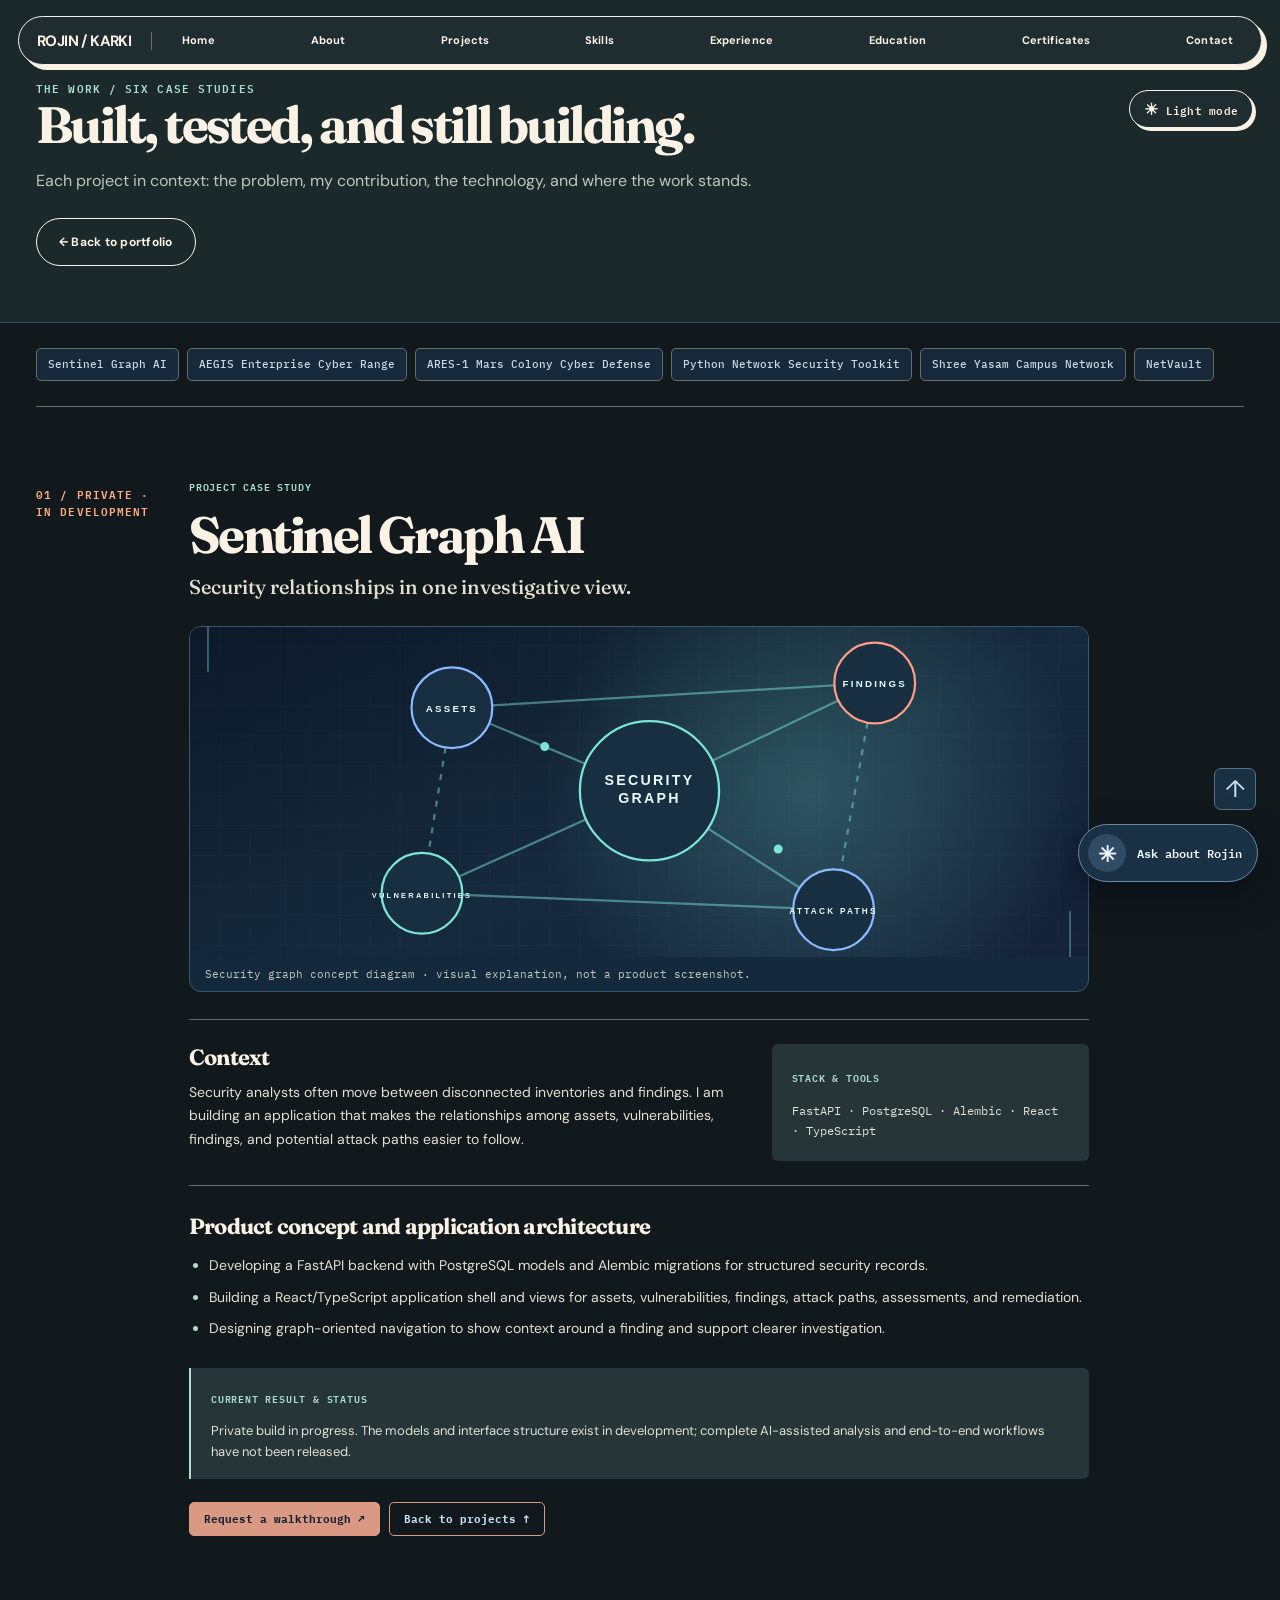
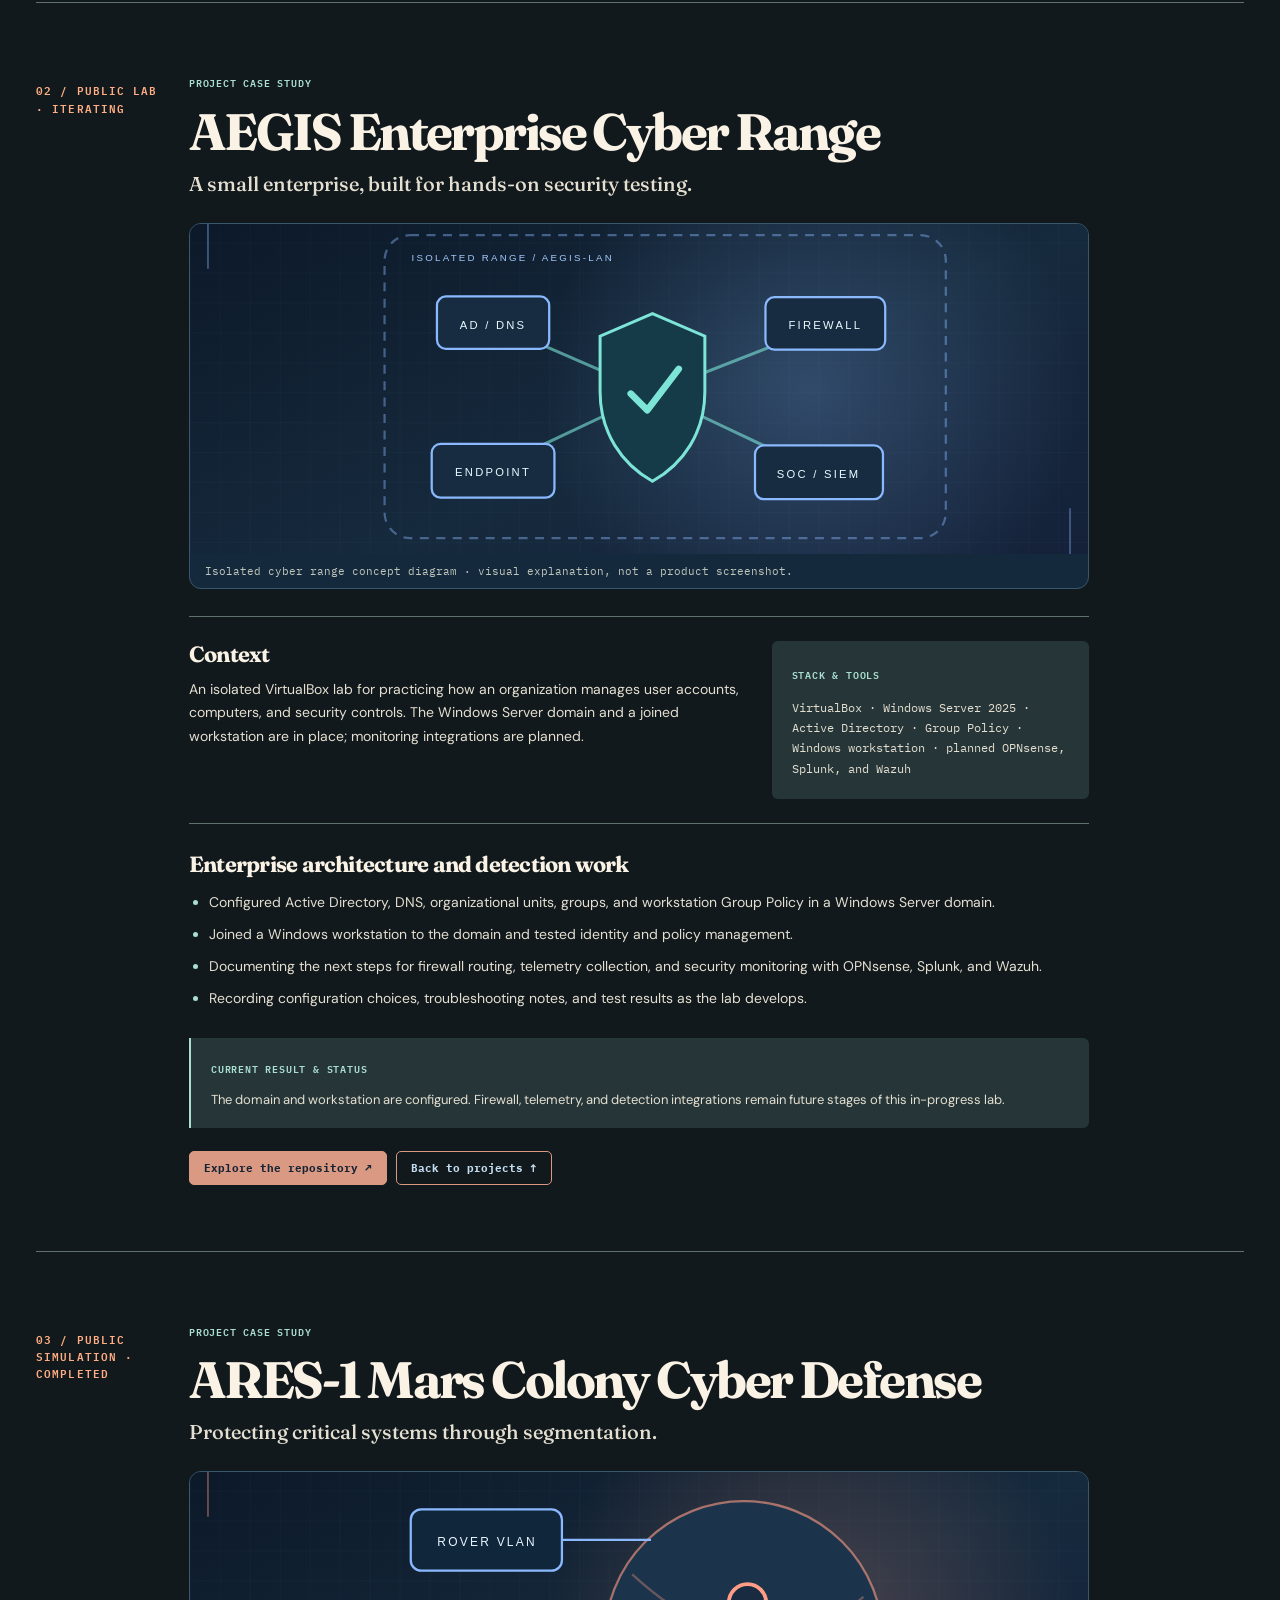
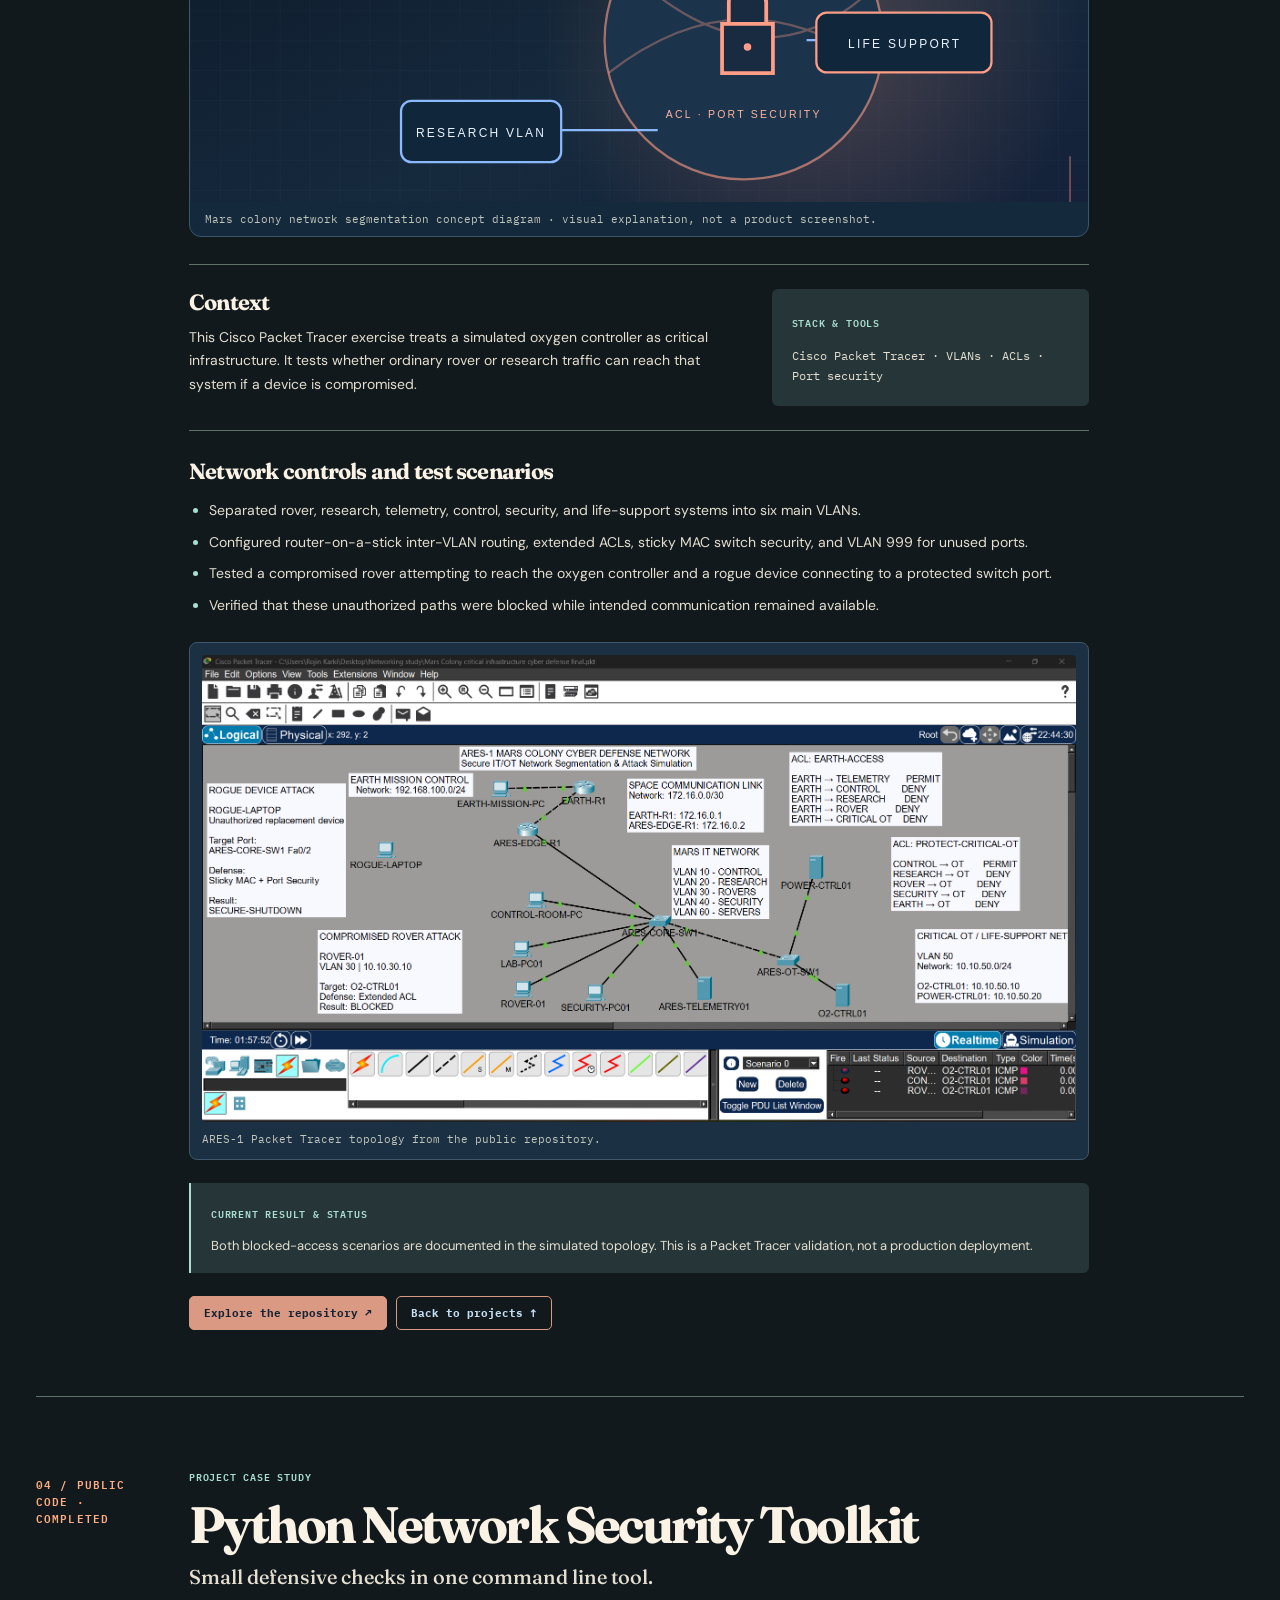
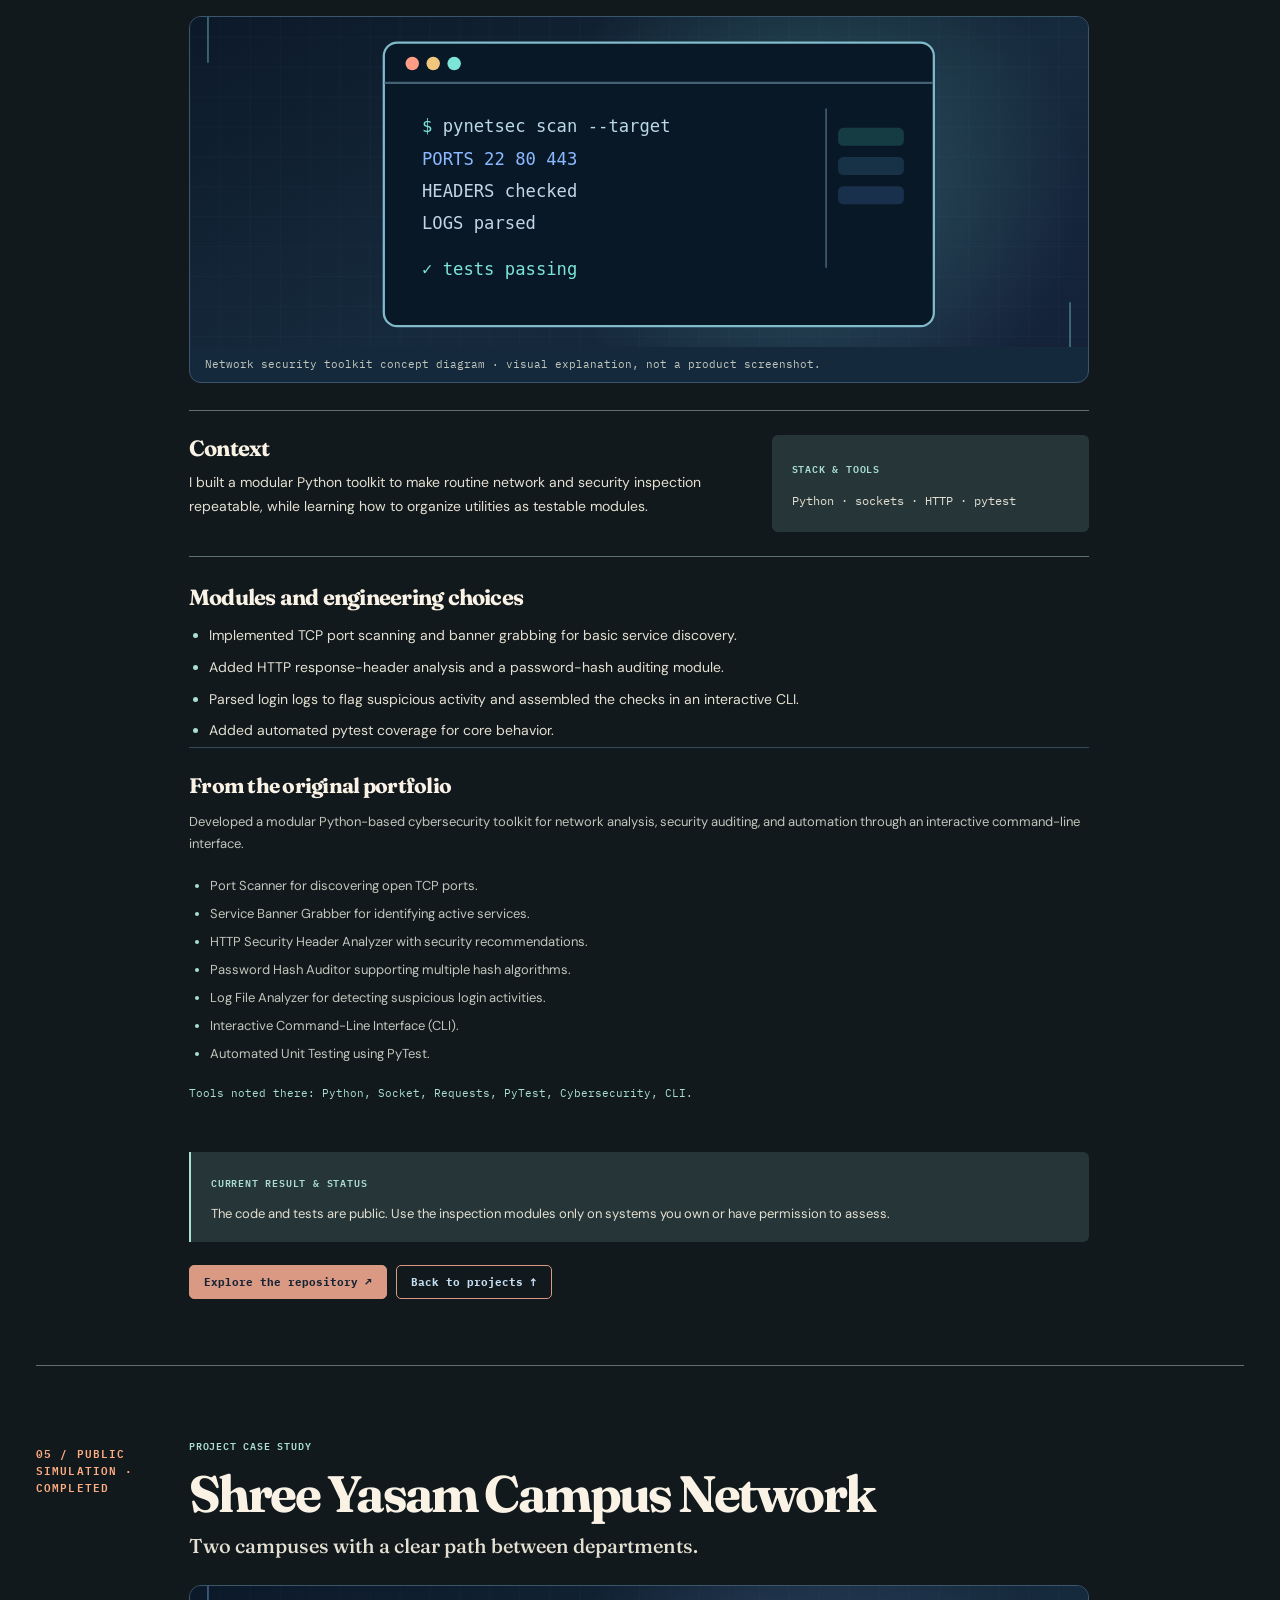
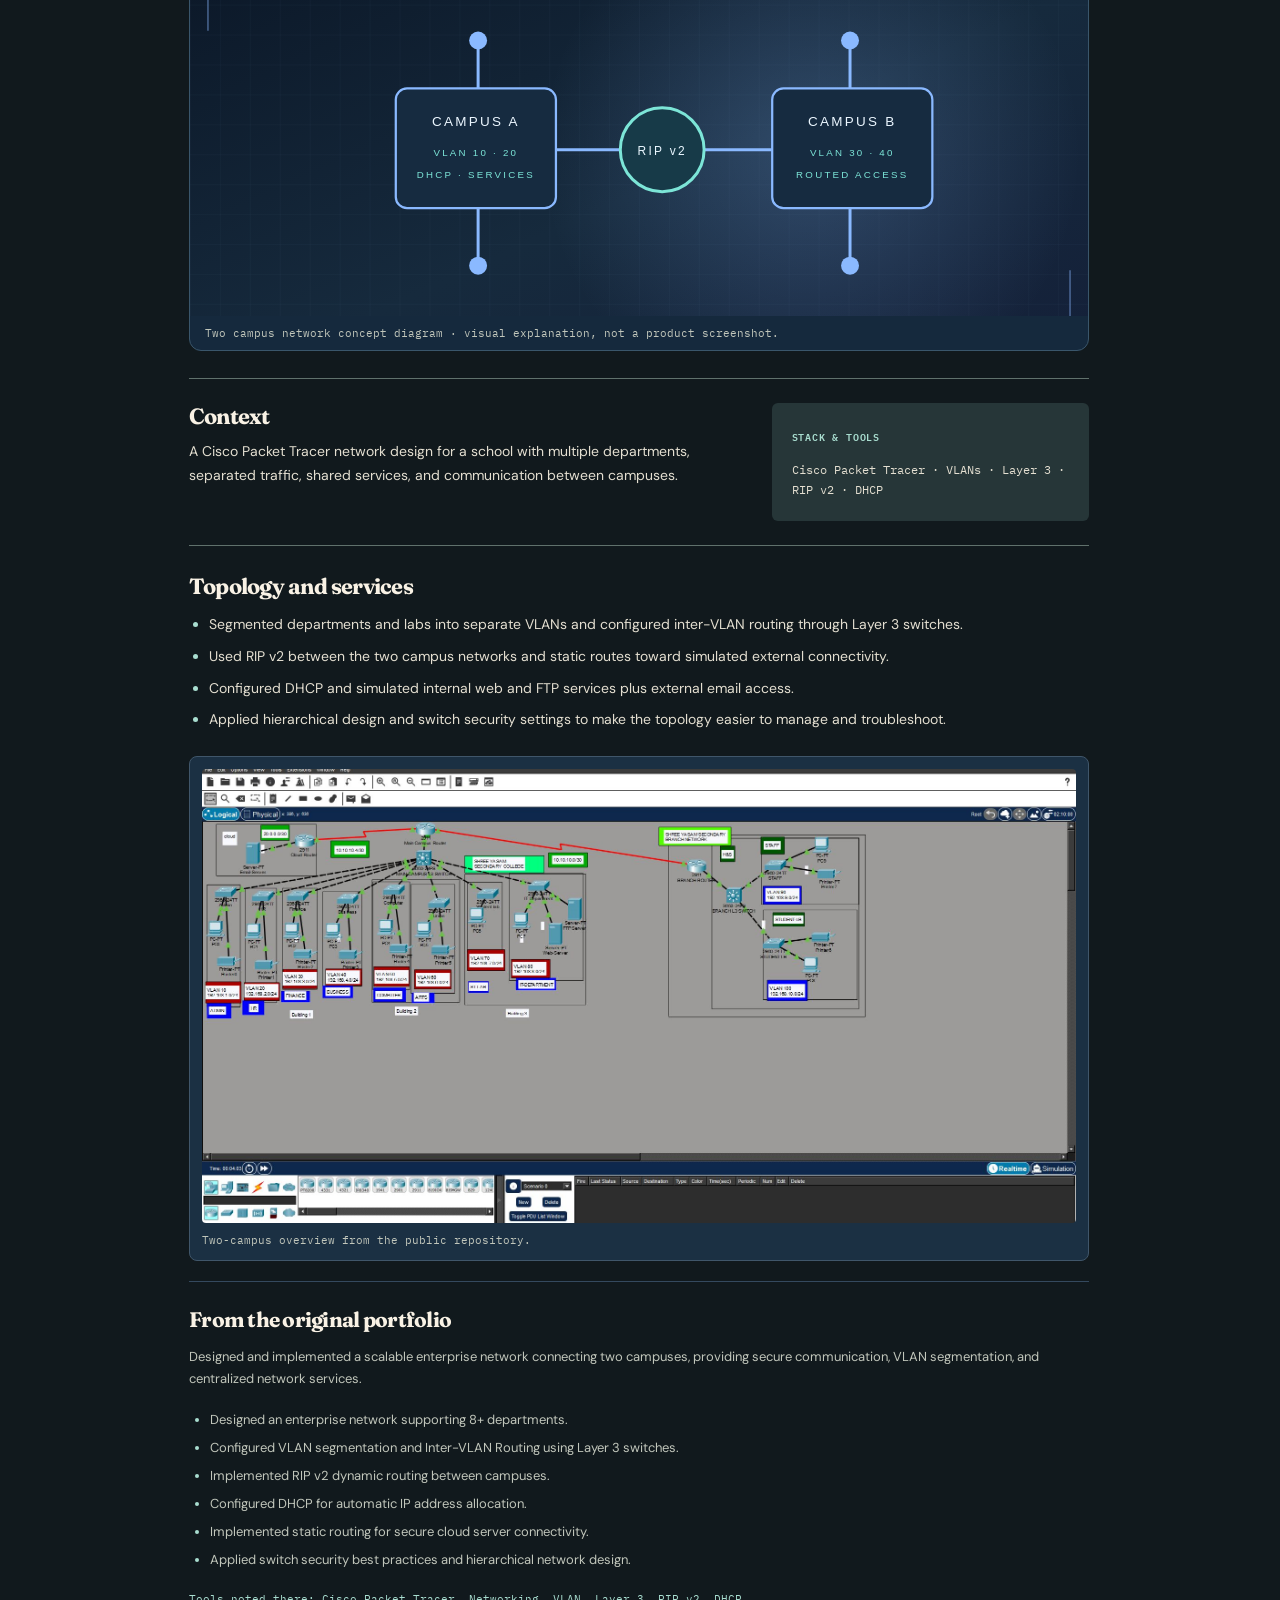
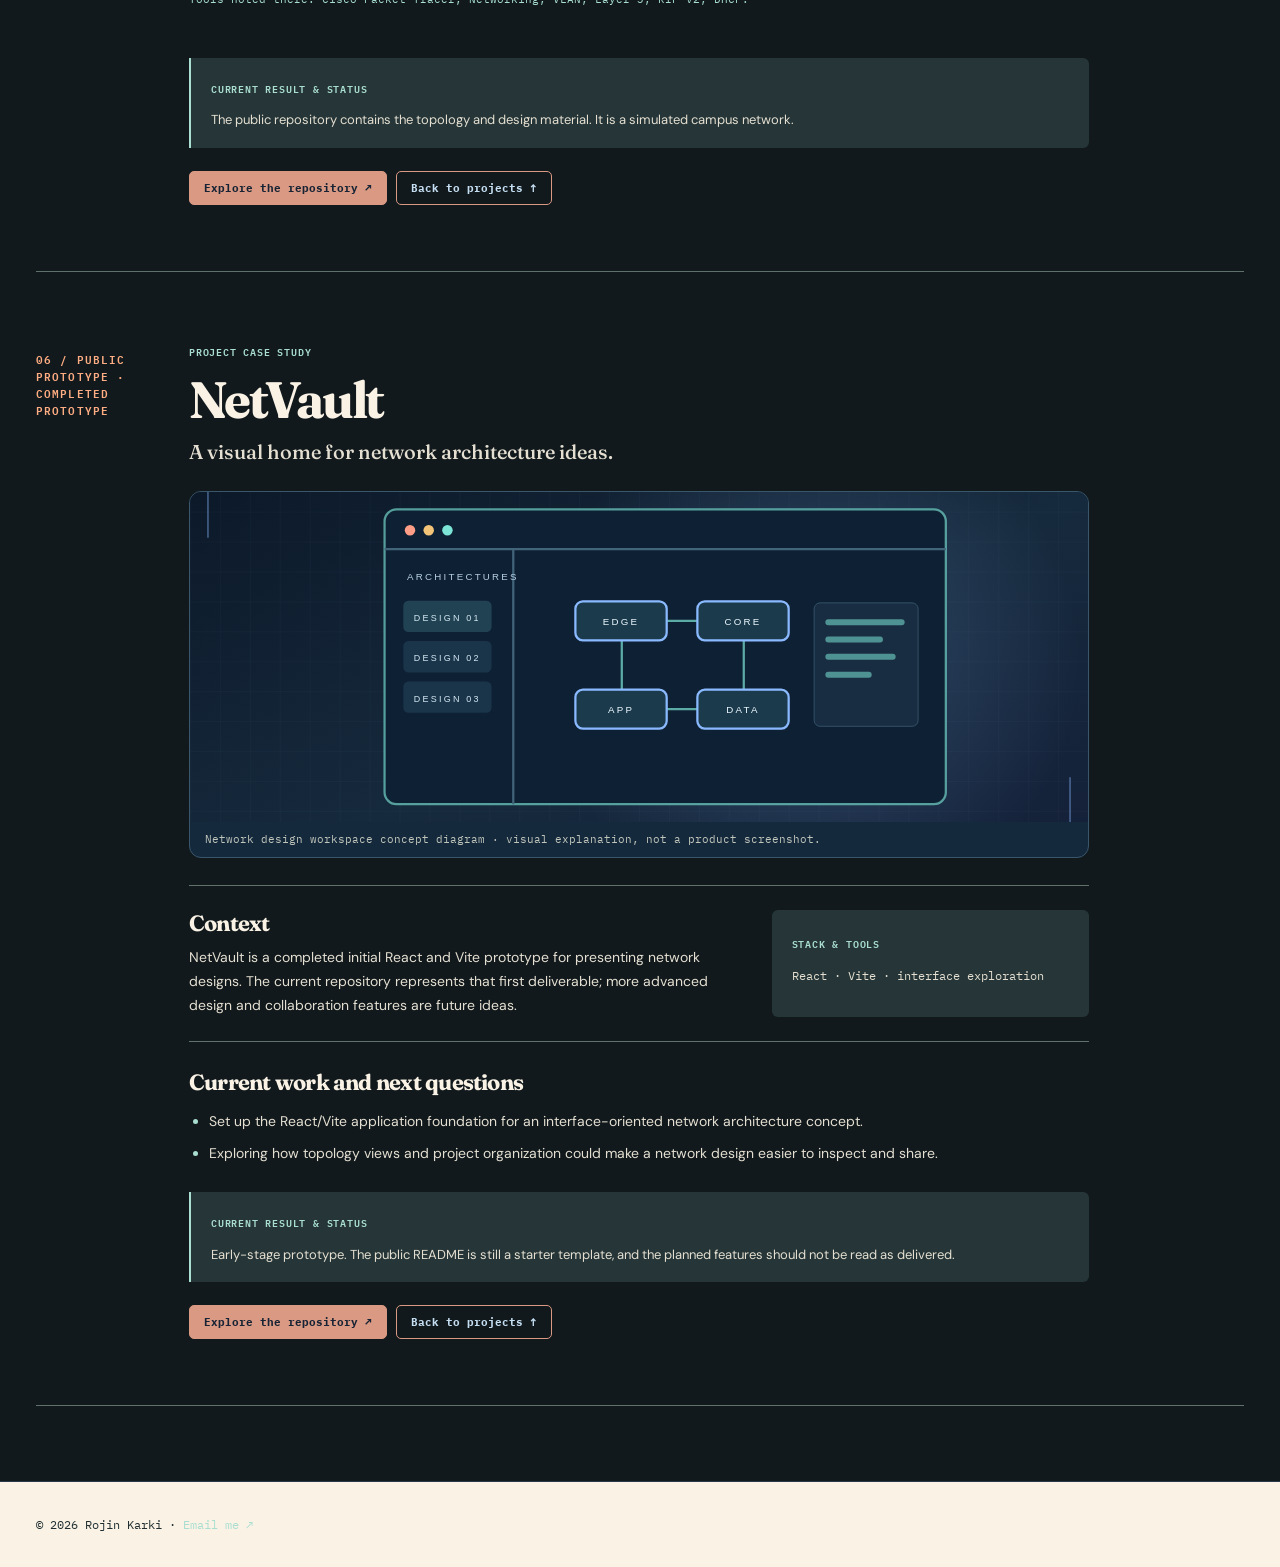
==== commit 06d6bb91: "Polish portfolio copy and project case studies" ====
--- a/portfolio-details.html
+++ b/portfolio-details.html
@@ -1,2 +1,2 @@
-<!DOCTYPE html>
-<html lang="en" data-theme="dark"><head><meta charset="utf-8"><meta name="viewport" content="width=device-width,initial-scale=1"><meta name="theme-color" content="#0b1420"><meta name="description" content="Rojin Karki — cybersecurity, networking and software projects in Sunnyvale, California."><script src="assets/js/theme.js"></script><link rel="stylesheet" href="assets/css/main.css"><link rel="stylesheet" href="assets/css/dark-signature.css"><link rel="stylesheet" href="assets/css/light-theme.css"><title>Project case studies — Rojin Karki</title><link rel="icon" type="image/svg+xml" href="favicon.svg"><link rel="canonical" href="https://rojinkarki.com.np/portfolio-details.html"><meta property="og:title" content="Project case studies — Rojin Karki"><meta property="og:description" content="Rojin Karki — cybersecurity, networking and software projects in Sunnyvale, California."><meta property="og:type" content="website"><meta property="og:url" content="https://rojinkarki.com.np/portfolio-details.html"><meta property="og:image" content="https://rojinkarki.com.np/assets/img/profile/profile.png"></head><body class="details-page"><a class="skip-link" href="#content">Skip to content</a><button class="header-toggle" type="button" aria-label="Open navigation" aria-controls="navmenu" aria-expanded="false">☰</button><button id="theme-toggle" class="theme-toggle" type="button" aria-label="Switch to light mode"><span class="theme-icon" aria-hidden="true">☀</span><span class="theme-label" aria-hidden="true">Light mode</span></button><header id="header" class="header d-flex flex-column" aria-label="Site navigation"><div class="header-container d-flex flex-column align-items-start"><nav id="navmenu" class="navmenu" aria-label="Main navigation"><ul><li><a href="index.html#hero"><span class="navicon" aria-hidden="true">⌂</span>Home</a></li><li><a href="index.html#about"><span class="navicon" aria-hidden="true">◈</span>About</a></li><li><a href="index.html#Project"><span class="navicon" aria-hidden="true">◇</span>Projects</a></li><li><a href="index.html#Skills"><span class="navicon" aria-hidden="true">⌘</span>Skills</a></li><li><a href="index.html#Experience"><span class="navicon" aria-hidden="true">▤</span>Experience</a></li><li><a href="index.html#Education"><span class="navicon" aria-hidden="true">▥</span>Education</a></li><li><a href="index.html#certifications"><span class="navicon" aria-hidden="true">✦</span>Certificates</a></li><li><a href="index.html#contact"><span class="navicon" aria-hidden="true">↗</span>Contact</a></li></ul></nav><div class="social-links"><a href="https://github.com/Rojinkarki" target="_blank" rel="noopener noreferrer" aria-label="GitHub">GH</a><a href="https://www.linkedin.com/in/rojinkarki/" target="_blank" rel="noopener noreferrer" aria-label="LinkedIn">in</a><a href="mailto:karkirojin999@gmail.com" aria-label="Email">@</a></div></div></header><main class="main" id="content"><div class="page-title"><div class="container"><span class="page-kicker">THE WORK / SIX CASE STUDIES</span><h1>Built, tested, and still building.</h1><p>Each project in context: the problem, my contribution, the technology, and where the work stands.</p><a class="btn btn-outline" href="index.html#Project">← Back to portfolio</a></div></div><nav class="case-nav container" aria-label="Project case studies"><a href="#sentinel-graph-ai">Sentinel Graph AI</a><a href="#aegis">AEGIS Enterprise Cyber Range</a><a href="#ares-1">ARES-1 Mars Colony Cyber Defense</a><a href="#py-netsec">Python Network Security Toolkit</a><a href="#campus">Shree Yasam Campus Network</a><a href="#netvault">NetVault</a></nav><div class="container case-layout"><article class="case-study" id="sentinel-graph-ai"><div class="case-number">01 / Private · In development</div><div class="case-content"><div class="case-heading"><span class="eyebrow">Project case study</span><h2>Sentinel Graph AI</h2><p class="tagline">Security relationships in one investigative view.</p></div><figure class="project-art-figure"><img src="assets/img/projects/sentinel-graph.svg" alt="Security graph concept diagram" loading="lazy"><figcaption>Security graph concept diagram · visual explanation, not a product screenshot.</figcaption></figure><div class="case-overview"><div><h3>Context</h3><p>Security analysts often move between disconnected inventories and findings. I am building an application that makes the relationships among assets, vulnerabilities, findings, and potential attack paths easier to follow.</p></div><div class="case-stack"><span class="eyebrow">Stack &amp; tools</span><p>FastAPI · PostgreSQL · Alembic · React · TypeScript</p></div></div><div class="case-work"><h3>Product concept and application architecture</h3><ul><li>Developing a FastAPI backend with PostgreSQL models and Alembic migrations for structured security records.</li><li>Building a React/TypeScript application shell and views for assets, vulnerabilities, findings, attack paths, assessments, and remediation.</li><li>Designing graph-oriented navigation to show context around a finding and support clearer investigation.</li></ul></div><div class="case-result"><span class="eyebrow">Current result &amp; status</span><p>Private build in progress. The models and interface structure exist in development; complete AI-assisted analysis and end-to-end workflows have not been released.</p></div><div class="case-actions"><a href="mailto:karkirojin999@gmail.com?subject=Sentinel%20Graph%20AI">Request a walkthrough ↗</a><a href="index.html#Project">Back to projects ↑</a></div></div></article><article class="case-study" id="aegis"><div class="case-number">02 / Public lab · Iterating</div><div class="case-content"><div class="case-heading"><span class="eyebrow">Project case study</span><h2>AEGIS Enterprise Cyber Range</h2><p class="tagline">A small enterprise, built for hands-on security testing.</p></div><figure class="project-art-figure"><img src="assets/img/projects/aegis-cyber-range.svg" alt="Isolated cyber range concept diagram" loading="lazy"><figcaption>Isolated cyber range concept diagram · visual explanation, not a product screenshot.</figcaption></figure><div class="case-overview"><div><h3>Context</h3><p>An isolated VirtualBox environment connects identity, endpoints, a firewall, and monitoring tools so I can trace events from their source to a central investigation workflow.</p></div><div class="case-stack"><span class="eyebrow">Stack &amp; tools</span><p>VirtualBox · Windows Server 2025 · AD · OPNsense · Splunk · Wazuh</p></div></div><div class="case-work"><h3>Enterprise architecture and detection work</h3><ul><li>Configured Active Directory, DNS, organizational units, groups, and workstation Group Policy in a Windows Server domain.</li><li>Connected OPNsense routing and firewalling with Windows and Linux systems in an isolated lab network.</li><li>Forwarded Windows/Sysmon telemetry to Splunk and deployed Wazuh agents; documented tests of authentication, account changes, PowerShell events, and network IDS signals.</li><li>Troubleshot DNS, authentication, routing, endpoint, and telemetry failures while recording evidence and investigation steps.</li></ul></div><div class="case-result"><span class="eyebrow">Current result &amp; status</span><p>The repository documents architecture and validation. The lab is evolving; further adversary simulation and integrations remain ongoing.</p></div><div class="case-actions"><a href="https://github.com/Rojinkarki/AEGIS-Enterprise-Cybersecurity-Home-Lab" target="_blank" rel="noopener noreferrer">Explore the repository ↗</a><a href="index.html#Project">Back to projects ↑</a></div></div></article><article class="case-study" id="ares-1"><div class="case-number">03 / Public simulation · Completed</div><div class="case-content"><div class="case-heading"><span class="eyebrow">Project case study</span><h2>ARES-1 Mars Colony Cyber Defense</h2><p class="tagline">Protecting critical systems through segmentation.</p></div><figure class="project-art-figure"><img src="assets/img/projects/ares-defense.svg" alt="Mars colony network segmentation concept diagram" loading="lazy"><figcaption>Mars colony network segmentation concept diagram · visual explanation, not a product screenshot.</figcaption></figure><div class="case-overview"><div><h3>Context</h3><p>This Cisco Packet Tracer exercise treats a simulated oxygen controller as critical infrastructure. It tests whether ordinary rover or research traffic can reach that system if a device is compromised.</p></div><div class="case-stack"><span class="eyebrow">Stack &amp; tools</span><p>Cisco Packet Tracer · VLANs · ACLs · Port security</p></div></div><div class="case-work"><h3>Network controls and test scenarios</h3><ul><li>Separated rover, research, telemetry, control, security, and life-support systems into six main VLANs.</li><li>Configured router-on-a-stick inter-VLAN routing, extended ACLs, sticky MAC switch security, and VLAN 999 for unused ports.</li><li>Tested a compromised rover attempting to reach the oxygen controller and a rogue device connecting to a protected switch port.</li><li>Verified that these unauthorized paths were blocked while intended communication remained available.</li></ul></div><figure class="project-figure"><img src="assets/img/ares-1-topology.png" alt="ARES-1 Packet Tracer topology from the public repository." loading="lazy"><figcaption>ARES-1 Packet Tracer topology from the public repository.</figcaption></figure><div class="case-result"><span class="eyebrow">Current result &amp; status</span><p>Both blocked-access scenarios are documented in the simulated topology. This is a Packet Tracer validation, not a production deployment.</p></div><div class="case-actions"><a href="https://github.com/Rojinkarki/ares-1-mars-colony-cyber-defense" target="_blank" rel="noopener noreferrer">Explore the repository ↗</a><a href="index.html#Project">Back to projects ↑</a></div></div></article><article class="case-study" id="py-netsec"><div class="case-number">04 / Public code · Completed</div><div class="case-content"><div class="case-heading"><span class="eyebrow">Project case study</span><h2>Python Network Security Toolkit</h2><p class="tagline">Small defensive checks in one command line tool.</p></div><figure class="project-art-figure"><img src="assets/img/projects/python-toolkit.svg" alt="Network security toolkit concept diagram" loading="lazy"><figcaption>Network security toolkit concept diagram · visual explanation, not a product screenshot.</figcaption></figure><div class="case-overview"><div><h3>Context</h3><p>I built a modular Python toolkit to make routine network and security inspection repeatable, while learning how to organize utilities as testable modules.</p></div><div class="case-stack"><span class="eyebrow">Stack &amp; tools</span><p>Python · sockets · HTTP · pytest</p></div></div><div class="case-work"><h3>Modules and engineering choices</h3><ul><li>Implemented TCP port scanning and banner grabbing for basic service discovery.</li><li>Added HTTP response-header analysis and a password-hash auditing module.</li><li>Parsed login logs to flag suspicious activity and assembled the checks in an interactive CLI.</li><li>Added automated pytest coverage for core behavior.</li></ul></div><div class="original-project-highlights"><h3>From the original portfolio</h3><p>Developed a modular Python-based cybersecurity toolkit for network analysis, security auditing, and automation through an interactive command-line interface.</p><ul><li>Port Scanner for discovering open TCP ports.</li><li>Service Banner Grabber for identifying active services.</li><li>HTTP Security Header Analyzer with security recommendations.</li><li>Password Hash Auditor supporting multiple hash algorithms.</li><li>Log File Analyzer for detecting suspicious login activities.</li><li>Interactive Command-Line Interface (CLI).</li><li>Automated Unit Testing using PyTest.</li></ul><p class="original-tools">Tools noted there: Python, Socket, Requests, PyTest, Cybersecurity, CLI.</p></div><div class="case-result"><span class="eyebrow">Current result &amp; status</span><p>The code and tests are public. Use the inspection modules only on systems you own or have permission to assess.</p></div><div class="case-actions"><a href="https://github.com/Rojinkarki/py-netsec-toolkit" target="_blank" rel="noopener noreferrer">Explore the repository ↗</a><a href="index.html#Project">Back to projects ↑</a></div></div></article><article class="case-study" id="campus"><div class="case-number">05 / Public simulation · Completed</div><div class="case-content"><div class="case-heading"><span class="eyebrow">Project case study</span><h2>Shree Yasam Campus Network</h2><p class="tagline">Two campuses with a clear path between departments.</p></div><figure class="project-art-figure"><img src="assets/img/projects/campus-network.svg" alt="Two campus network concept diagram" loading="lazy"><figcaption>Two campus network concept diagram · visual explanation, not a product screenshot.</figcaption></figure><div class="case-overview"><div><h3>Context</h3><p>A Cisco Packet Tracer network design for a school with multiple departments, separated traffic, shared services, and communication between campuses.</p></div><div class="case-stack"><span class="eyebrow">Stack &amp; tools</span><p>Cisco Packet Tracer · VLANs · Layer 3 · RIP v2 · DHCP</p></div></div><div class="case-work"><h3>Topology and services</h3><ul><li>Segmented departments and labs into separate VLANs and configured inter-VLAN routing through Layer 3 switches.</li><li>Used RIP v2 between the two campus networks and static routes toward simulated external connectivity.</li><li>Configured DHCP and simulated internal web and FTP services plus external email access.</li><li>Applied hierarchical design and switch security settings to make the topology easier to manage and troubleshoot.</li></ul></div><figure class="project-figure"><img src="assets/img/campus-overview.jpg" alt="Two-campus overview from the public repository." loading="lazy"><figcaption>Two-campus overview from the public repository.</figcaption></figure><div class="original-project-highlights"><h3>From the original portfolio</h3><p>Designed and implemented a scalable enterprise network connecting two campuses, providing secure communication, VLAN segmentation, and centralized network services.</p><ul><li>Designed an enterprise network supporting 8+ departments.</li><li>Configured VLAN segmentation and Inter-VLAN Routing using Layer 3 switches.</li><li>Implemented RIP v2 dynamic routing between campuses.</li><li>Configured DHCP for automatic IP address allocation.</li><li>Implemented static routing for secure cloud server connectivity.</li><li>Applied switch security best practices and hierarchical network design.</li></ul><p class="original-tools">Tools noted there: Cisco Packet Tracer, Networking, VLAN, Layer 3, RIP v2, DHCP.</p></div><div class="case-result"><span class="eyebrow">Current result &amp; status</span><p>The public repository contains the topology and design material. It is a simulated campus network.</p></div><div class="case-actions"><a href="https://github.com/Rojinkarki/shree-yasam-campus-network-design" target="_blank" rel="noopener noreferrer">Explore the repository ↗</a><a href="index.html#Project">Back to projects ↑</a></div></div></article><article class="case-study" id="netvault"><div class="case-number">06 / Public prototype · Completed prototype</div><div class="case-content"><div class="case-heading"><span class="eyebrow">Project case study</span><h2>NetVault</h2><p class="tagline">A visual home for network architecture ideas.</p></div><figure class="project-art-figure"><img src="assets/img/projects/netvault.svg" alt="Network design workspace concept diagram" loading="lazy"><figcaption>Network design workspace concept diagram · visual explanation, not a product screenshot.</figcaption></figure><div class="case-overview"><div><h3>Context</h3><p>NetVault is a completed initial React and Vite prototype for presenting network designs. The current repository represents that first deliverable; more advanced design and collaboration features are future ideas.</p></div><div class="case-stack"><span class="eyebrow">Stack &amp; tools</span><p>React · Vite · interface exploration</p></div></div><div class="case-work"><h3>Current work and next questions</h3><ul><li>Set up the React/Vite application foundation for an interface-oriented network architecture concept.</li><li>Exploring how topology views and project organization could make a network design easier to inspect and share.</li></ul></div><div class="case-result"><span class="eyebrow">Current result &amp; status</span><p>Early-stage prototype. The public README is still a starter template, and the planned features should not be read as delivered.</p></div><div class="case-actions"><a href="https://github.com/Rojinkarki/NetVault" target="_blank" rel="noopener noreferrer">Explore the repository ↗</a><a href="index.html#Project">Back to projects ↑</a></div></div></article></div></main><footer class="footer"><div class="container">© <span id="year">2026</span> Rojin Karki · <a href="mailto:karkirojin999@gmail.com">Email me ↗</a></div></footer><a href="#content" id="scroll-top" class="scroll-top d-flex align-items-center justify-content-center" aria-label="Back to top">↑</a><script src="assets/js/main.js" defer></script><aside class="portfolio-assistant" aria-label="Rojin portfolio assistant"><button class="assistant-launcher" type="button" aria-label="Open portfolio assistant" aria-expanded="false" aria-controls="assistant-panel"><span class="launcher-icon" aria-hidden="true">✳</span><span class="launcher-label">Ask about Rojin</span></button><section id="assistant-panel" class="assistant-panel" aria-label="Portfolio assistant conversation" hidden><header class="assistant-header"><div class="assistant-avatar" aria-hidden="true">RK</div><div><span class="assistant-overline">A QUICK GUIDE TO MY WORK</span><h2>Ask about Rojin</h2><p>Answers about Rojin and his work.</p></div><button class="assistant-close" type="button" aria-label="Close assistant">×</button></header><div class="assistant-messages" role="log" aria-live="polite" aria-relevant="additions text"><div class="assistant-message assistant-bot">Hi! Ask about Rojin's projects, skills, experience, or education. I can answer 100+ questions from this portfolio.</div></div><div class="assistant-prompts" aria-label="Suggested questions"><button type="button">Who is Rojin Karki?</button><button type="button">What is Sentinel Graph AI?</button><button type="button">What projects has Rojin built?</button></div><form class="assistant-form"><label for="assistant-input" class="visually-hidden">Ask a question about Rojin</label><input id="assistant-input" name="question" autocomplete="off" maxlength="240" placeholder="Ask about projects, skills, experience..."><button type="submit" aria-label="Send question">↗</button></form><div class="assistant-foot"><span>Private on this device · No AI API required</span></div></section></aside><script src="assets/js/portfolio-knowledge.js" defer></script><script src="assets/js/portfolio-assistant.js" defer></script></body></html>+<!doctype html>
+<html lang="en" data-theme="dark"><head><meta charset="utf-8"><meta name="viewport" content="width=device-width,initial-scale=1"><meta name="theme-color" content="#0b1420"><meta name="description" content="Rojin Karki — cybersecurity, networking and software projects in Sunnyvale, California."><script src="assets/js/theme.js"></script><link rel="stylesheet" href="assets/css/main.css"><link rel="stylesheet" href="assets/css/dark-signature.css"><link rel="stylesheet" href="assets/css/light-theme.css"><title>Project case studies — Rojin Karki</title><link rel="icon" type="image/svg+xml" href="favicon.svg"><link rel="canonical" href="https://rojinkarki.com.np/portfolio-details.html"><meta property="og:title" content="Project case studies — Rojin Karki"><meta property="og:description" content="Rojin Karki — cybersecurity, networking and software projects in Sunnyvale, California."><meta property="og:type" content="website"><meta property="og:url" content="https://rojinkarki.com.np/portfolio-details.html"><meta property="og:image" content="https://rojinkarki.com.np/assets/img/profile/profile.png"><link rel="stylesheet" href="assets/css/editorial-scroll.css"></head><body class="details-page"><a class="skip-link" href="#content">Skip to content</a><button class="header-toggle" type="button" aria-label="Open navigation" aria-controls="navmenu" aria-expanded="false">☰</button><button id="theme-toggle" class="theme-toggle" type="button" aria-label="Switch to light mode"><span class="theme-icon" aria-hidden="true">☀</span><span class="theme-label" aria-hidden="true">Light mode</span></button><header id="header" class="header d-flex flex-column" aria-label="Site navigation"><div class="header-container d-flex flex-column align-items-start"><nav id="navmenu" class="navmenu" aria-label="Main navigation"><ul><li><a href="index.html#hero"><span class="navicon" aria-hidden="true">⌂</span>Home</a></li><li><a href="index.html#about"><span class="navicon" aria-hidden="true">◈</span>About</a></li><li><a href="index.html#Project"><span class="navicon" aria-hidden="true">◇</span>Projects</a></li><li><a href="index.html#Skills"><span class="navicon" aria-hidden="true">⌘</span>Skills</a></li><li><a href="index.html#Experience"><span class="navicon" aria-hidden="true">▤</span>Experience</a></li><li><a href="index.html#Education"><span class="navicon" aria-hidden="true">▥</span>Education</a></li><li><a href="index.html#certifications"><span class="navicon" aria-hidden="true">✦</span>Certificates</a></li><li><a href="index.html#contact"><span class="navicon" aria-hidden="true">↗</span>Contact</a></li></ul></nav><div class="social-links"><a href="https://github.com/Rojinkarki" target="_blank" rel="noopener noreferrer" aria-label="GitHub">GH</a><a href="https://www.linkedin.com/in/rojinkarki/" target="_blank" rel="noopener noreferrer" aria-label="LinkedIn">in</a><a href="mailto:karkirojin999@gmail.com" aria-label="Email">@</a></div></div></header><main class="main" id="content"><div class="page-title"><div class="container"><span class="page-kicker">THE WORK / SIX CASE STUDIES</span><h1>Built, tested, and still building.</h1><p>Each project in context: the problem, my contribution, the technology, and where the work stands.</p><a class="btn btn-outline" href="index.html#Project">← Back to portfolio</a></div></div><nav class="case-nav container" aria-label="Project case studies"><a href="#sentinel-graph-ai">Sentinel Graph AI</a><a href="#aegis">AEGIS Enterprise Cyber Range</a><a href="#ares-1">ARES-1 Mars Colony Cyber Defense</a><a href="#py-netsec">Python Network Security Toolkit</a><a href="#campus">Shree Yasam Campus Network</a><a href="#netvault">NetVault</a></nav><div class="container case-layout"><article class="case-study" id="sentinel-graph-ai"><div class="case-number">01 / Private · In development</div><div class="case-content"><div class="case-heading"><span class="eyebrow">Project case study</span><h2>Sentinel Graph AI</h2><p class="tagline">Security relationships in one investigative view.</p></div><figure class="project-art-figure"><img src="assets/img/projects/sentinel-graph.svg" alt="Security graph concept diagram" loading="lazy"><figcaption>Security graph concept diagram · visual explanation, not a product screenshot.</figcaption></figure><div class="case-overview"><div><h3>Context</h3><p>Security analysts often move between disconnected inventories and findings. I am building an application that makes the relationships among assets, vulnerabilities, findings, and potential attack paths easier to follow.</p></div><div class="case-stack"><span class="eyebrow">Stack &amp; tools</span><p>FastAPI · PostgreSQL · Alembic · React · TypeScript</p></div></div><div class="case-work"><h3>Product concept and application architecture</h3><ul><li>Developing a FastAPI backend with PostgreSQL models and Alembic migrations for structured security records.</li><li>Building a React/TypeScript application shell and views for assets, vulnerabilities, findings, attack paths, assessments, and remediation.</li><li>Designing graph-oriented navigation to show context around a finding and support clearer investigation.</li></ul></div><div class="case-result"><span class="eyebrow">Current result &amp; status</span><p>Private build in progress. The models and interface structure exist in development; complete AI-assisted analysis and end-to-end workflows have not been released.</p></div><div class="case-actions"><a href="mailto:karkirojin999@gmail.com?subject=Sentinel%20Graph%20AI">Request a walkthrough ↗</a><a href="index.html#Project">Back to projects ↑</a></div></div></article><article class="case-study" id="aegis"><div class="case-number">02 / Public lab · Iterating</div><div class="case-content"><div class="case-heading"><span class="eyebrow">Project case study</span><h2>AEGIS Enterprise Cyber Range</h2><p class="tagline">A small enterprise, built for hands-on security testing.</p></div><figure class="project-art-figure"><img src="assets/img/projects/aegis-cyber-range.svg" alt="Isolated cyber range concept diagram" loading="lazy"><figcaption>Isolated cyber range concept diagram · visual explanation, not a product screenshot.</figcaption></figure><div class="case-overview"><div><h3>Context</h3><p>An isolated VirtualBox lab for practicing how an organization manages user accounts, computers, and security controls. The Windows Server domain and a joined workstation are in place; monitoring integrations are planned.</p></div><div class="case-stack"><span class="eyebrow">Stack &amp; tools</span><p>VirtualBox · Windows Server 2025 · Active Directory · Group Policy · Windows workstation · planned OPNsense, Splunk, and Wazuh</p></div></div><div class="case-work"><h3>Enterprise architecture and detection work</h3><ul><li>Configured Active Directory, DNS, organizational units, groups, and workstation Group Policy in a Windows Server domain.</li><li>Joined a Windows workstation to the domain and tested identity and policy management.</li><li>Documenting the next steps for firewall routing, telemetry collection, and security monitoring with OPNsense, Splunk, and Wazuh.</li><li>Recording configuration choices, troubleshooting notes, and test results as the lab develops.</li></ul></div><div class="case-result"><span class="eyebrow">Current result &amp; status</span><p>The domain and workstation are configured. Firewall, telemetry, and detection integrations remain future stages of this in-progress lab.</p></div><div class="case-actions"><a href="https://github.com/Rojinkarki/AEGIS-Enterprise-Cybersecurity-Home-Lab" target="_blank" rel="noopener noreferrer">Explore the repository ↗</a><a href="index.html#Project">Back to projects ↑</a></div></div></article><article class="case-study" id="ares-1"><div class="case-number">03 / Public simulation · Completed</div><div class="case-content"><div class="case-heading"><span class="eyebrow">Project case study</span><h2>ARES-1 Mars Colony Cyber Defense</h2><p class="tagline">Protecting critical systems through segmentation.</p></div><figure class="project-art-figure"><img src="assets/img/projects/ares-defense.svg" alt="Mars colony network segmentation concept diagram" loading="lazy"><figcaption>Mars colony network segmentation concept diagram · visual explanation, not a product screenshot.</figcaption></figure><div class="case-overview"><div><h3>Context</h3><p>This Cisco Packet Tracer exercise treats a simulated oxygen controller as critical infrastructure. It tests whether ordinary rover or research traffic can reach that system if a device is compromised.</p></div><div class="case-stack"><span class="eyebrow">Stack &amp; tools</span><p>Cisco Packet Tracer · VLANs · ACLs · Port security</p></div></div><div class="case-work"><h3>Network controls and test scenarios</h3><ul><li>Separated rover, research, telemetry, control, security, and life-support systems into six main VLANs.</li><li>Configured router-on-a-stick inter-VLAN routing, extended ACLs, sticky MAC switch security, and VLAN 999 for unused ports.</li><li>Tested a compromised rover attempting to reach the oxygen controller and a rogue device connecting to a protected switch port.</li><li>Verified that these unauthorized paths were blocked while intended communication remained available.</li></ul></div><figure class="project-figure"><img src="assets/img/ares-1-topology.png" alt="ARES-1 Packet Tracer topology from the public repository." loading="lazy"><figcaption>ARES-1 Packet Tracer topology from the public repository.</figcaption></figure><div class="case-result"><span class="eyebrow">Current result &amp; status</span><p>Both blocked-access scenarios are documented in the simulated topology. This is a Packet Tracer validation, not a production deployment.</p></div><div class="case-actions"><a href="https://github.com/Rojinkarki/ares-1-mars-colony-cyber-defense" target="_blank" rel="noopener noreferrer">Explore the repository ↗</a><a href="index.html#Project">Back to projects ↑</a></div></div></article><article class="case-study" id="py-netsec"><div class="case-number">04 / Public code · Completed</div><div class="case-content"><div class="case-heading"><span class="eyebrow">Project case study</span><h2>Python Network Security Toolkit</h2><p class="tagline">Small defensive checks in one command line tool.</p></div><figure class="project-art-figure"><img src="assets/img/projects/python-toolkit.svg" alt="Network security toolkit concept diagram" loading="lazy"><figcaption>Network security toolkit concept diagram · visual explanation, not a product screenshot.</figcaption></figure><div class="case-overview"><div><h3>Context</h3><p>I built a modular Python toolkit to make routine network and security inspection repeatable, while learning how to organize utilities as testable modules.</p></div><div class="case-stack"><span class="eyebrow">Stack &amp; tools</span><p>Python · sockets · HTTP · pytest</p></div></div><div class="case-work"><h3>Modules and engineering choices</h3><ul><li>Implemented TCP port scanning and banner grabbing for basic service discovery.</li><li>Added HTTP response-header analysis and a password-hash auditing module.</li><li>Parsed login logs to flag suspicious activity and assembled the checks in an interactive CLI.</li><li>Added automated pytest coverage for core behavior.</li></ul></div><div class="original-project-highlights"><h3>From the original portfolio</h3><p>Developed a modular Python-based cybersecurity toolkit for network analysis, security auditing, and automation through an interactive command-line interface.</p><ul><li>Port Scanner for discovering open TCP ports.</li><li>Service Banner Grabber for identifying active services.</li><li>HTTP Security Header Analyzer with security recommendations.</li><li>Password Hash Auditor supporting multiple hash algorithms.</li><li>Log File Analyzer for detecting suspicious login activities.</li><li>Interactive Command-Line Interface (CLI).</li><li>Automated Unit Testing using PyTest.</li></ul><p class="original-tools">Tools noted there: Python, Socket, Requests, PyTest, Cybersecurity, CLI.</p></div><div class="case-result"><span class="eyebrow">Current result &amp; status</span><p>The code and tests are public. Use the inspection modules only on systems you own or have permission to assess.</p></div><div class="case-actions"><a href="https://github.com/Rojinkarki/py-netsec-toolkit" target="_blank" rel="noopener noreferrer">Explore the repository ↗</a><a href="index.html#Project">Back to projects ↑</a></div></div></article><article class="case-study" id="campus"><div class="case-number">05 / Public simulation · Completed</div><div class="case-content"><div class="case-heading"><span class="eyebrow">Project case study</span><h2>Shree Yasam Campus Network</h2><p class="tagline">Two campuses with a clear path between departments.</p></div><figure class="project-art-figure"><img src="assets/img/projects/campus-network.svg" alt="Two campus network concept diagram" loading="lazy"><figcaption>Two campus network concept diagram · visual explanation, not a product screenshot.</figcaption></figure><div class="case-overview"><div><h3>Context</h3><p>A Cisco Packet Tracer network design for a school with multiple departments, separated traffic, shared services, and communication between campuses.</p></div><div class="case-stack"><span class="eyebrow">Stack &amp; tools</span><p>Cisco Packet Tracer · VLANs · Layer 3 · RIP v2 · DHCP</p></div></div><div class="case-work"><h3>Topology and services</h3><ul><li>Segmented departments and labs into separate VLANs and configured inter-VLAN routing through Layer 3 switches.</li><li>Used RIP v2 between the two campus networks and static routes toward simulated external connectivity.</li><li>Configured DHCP and simulated internal web and FTP services plus external email access.</li><li>Applied hierarchical design and switch security settings to make the topology easier to manage and troubleshoot.</li></ul></div><figure class="project-figure"><img src="assets/img/campus-overview.jpg" alt="Two-campus overview from the public repository." loading="lazy"><figcaption>Two-campus overview from the public repository.</figcaption></figure><div class="original-project-highlights"><h3>From the original portfolio</h3><p>Designed and implemented a scalable enterprise network connecting two campuses, providing secure communication, VLAN segmentation, and centralized network services.</p><ul><li>Designed an enterprise network supporting 8+ departments.</li><li>Configured VLAN segmentation and Inter-VLAN Routing using Layer 3 switches.</li><li>Implemented RIP v2 dynamic routing between campuses.</li><li>Configured DHCP for automatic IP address allocation.</li><li>Implemented static routing for secure cloud server connectivity.</li><li>Applied switch security best practices and hierarchical network design.</li></ul><p class="original-tools">Tools noted there: Cisco Packet Tracer, Networking, VLAN, Layer 3, RIP v2, DHCP.</p></div><div class="case-result"><span class="eyebrow">Current result &amp; status</span><p>The public repository contains the topology and design material. It is a simulated campus network.</p></div><div class="case-actions"><a href="https://github.com/Rojinkarki/shree-yasam-campus-network-design" target="_blank" rel="noopener noreferrer">Explore the repository ↗</a><a href="index.html#Project">Back to projects ↑</a></div></div></article><article class="case-study" id="netvault"><div class="case-number">06 / Public prototype · Completed prototype</div><div class="case-content"><div class="case-heading"><span class="eyebrow">Project case study</span><h2>NetVault</h2><p class="tagline">A visual home for network architecture ideas.</p></div><figure class="project-art-figure"><img src="assets/img/projects/netvault.svg" alt="Network design workspace concept diagram" loading="lazy"><figcaption>Network design workspace concept diagram · visual explanation, not a product screenshot.</figcaption></figure><div class="case-overview"><div><h3>Context</h3><p>NetVault is a completed initial React and Vite prototype for presenting network designs. The current repository represents that first deliverable; more advanced design and collaboration features are future ideas.</p></div><div class="case-stack"><span class="eyebrow">Stack &amp; tools</span><p>React · Vite · interface exploration</p></div></div><div class="case-work"><h3>Current work and next questions</h3><ul><li>Set up the React/Vite application foundation for an interface-oriented network architecture concept.</li><li>Exploring how topology views and project organization could make a network design easier to inspect and share.</li></ul></div><div class="case-result"><span class="eyebrow">Current result &amp; status</span><p>Early-stage prototype. The public README is still a starter template, and the planned features should not be read as delivered.</p></div><div class="case-actions"><a href="https://github.com/Rojinkarki/NetVault" target="_blank" rel="noopener noreferrer">Explore the repository ↗</a><a href="index.html#Project">Back to projects ↑</a></div></div></article></div></main><footer class="footer"><div class="container">© <span id="year">2026</span> Rojin Karki · <a href="mailto:karkirojin999@gmail.com">Email me ↗</a></div></footer><a href="#content" id="scroll-top" class="scroll-top d-flex align-items-center justify-content-center" aria-label="Back to top">↑</a><script src="assets/js/main.js" defer></script><aside class="portfolio-assistant" aria-label="Rojin portfolio assistant"><button class="assistant-launcher" type="button" aria-label="Open portfolio assistant" aria-expanded="false" aria-controls="assistant-panel"><span class="launcher-icon" aria-hidden="true">✳</span><span class="launcher-label">Ask about Rojin</span></button><section id="assistant-panel" class="assistant-panel" aria-label="Portfolio assistant conversation" hidden><header class="assistant-header"><div class="assistant-avatar" aria-hidden="true">RK</div><div><span class="assistant-overline">A QUICK GUIDE TO MY WORK</span><h2>Ask about Rojin</h2><p>Answers about Rojin and his work.</p></div><button class="assistant-close" type="button" aria-label="Close assistant">×</button></header><div class="assistant-messages" role="log" aria-live="polite" aria-relevant="additions text"><div class="assistant-message assistant-bot">Hi! Ask about Rojin's projects, skills, experience, or education. I can answer 100+ questions from this portfolio.</div></div><div class="assistant-prompts" aria-label="Suggested questions"><button type="button">Who is Rojin Karki?</button><button type="button">What is Sentinel Graph AI?</button><button type="button">What projects has Rojin built?</button></div><form class="assistant-form"><label for="assistant-input" class="visually-hidden">Ask a question about Rojin</label><input id="assistant-input" name="question" autocomplete="off" maxlength="240" placeholder="Ask about projects, skills, experience..."><button type="submit" aria-label="Send question">↗</button></form><div class="assistant-foot"><span>Private on this device · No AI API required</span></div></section></aside><script src="assets/js/portfolio-knowledge.js" defer></script><script src="assets/js/portfolio-assistant.js" defer></script></body></html>
--- a/assets/css/editorial-scroll.css
+++ b/assets/css/editorial-scroll.css
@@ -0,0 +1,248 @@
+@import url('https://fonts.googleapis.com/css2?family=DM+Sans:wght@400;500;600;700&family=Fraunces:opsz,wght,SOFT,WONK@9..144,600,10,1;9..144,700,10,1&display=swap');
+
+/* Rojin Karki — editorial scroll. The palette is shared with the theme switch. */
+html[data-theme="light"] {
+  --base:#f5f0e7; --base-2:#e9e4d9; --surface:#fffaf1; --surface-2:#eee9de;
+  --text:#192127; --soft:#39434a; --muted:#5f676a; --line:#b9b6a9;
+  --signal:#154e4d; --signal-dark:#0c3939; --alert:#d75d3a; --cyan:#27658a;
+  --heading:'Fraunces',Georgia,serif; --body:'DM Sans',Arial,sans-serif;
+  --shadow:0 20px 46px #31271b20;
+}
+html[data-theme="dark"] {
+  --base:#11191d; --base-2:#1b292b; --surface:#1f2d30; --surface-2:#263638;
+  --text:#f9f2e5; --soft:#e4dfd1; --muted:#c1c6bb; --line:#60716c;
+  --signal:#a9ded0; --signal-dark:#81c4b2; --alert:#ffad82; --cyan:#b0cfe0;
+  --heading:'Fraunces',Georgia,serif; --body:'DM Sans',Arial,sans-serif;
+  --shadow:0 20px 48px #02090956;
+}
+html { scroll-padding-top:105px; }
+html[data-theme] body { background:var(--base); color:var(--text); font-family:var(--body); line-height:1.65; }
+html[data-theme] body::before { display:none; }
+html[data-theme] .main, html[data-theme] .footer { margin-left:0; }
+html[data-theme] .section { padding:clamp(90px,10vw,150px) 0; border:0; overflow:clip; }
+html[data-theme] .section:nth-of-type(even) { background:transparent; }
+html[data-theme] .section+.section { border:0; }
+.container { width:min(1230px,calc(100% - 72px)); max-width:1230px; }
+
+/* A compact floating navigation leaves the full canvas available to the story. */
+html[data-theme] .header {
+  position:fixed; inset:16px 18px auto; width:auto; height:auto; max-height:none; padding:8px 18px;
+  display:flex!important; flex-direction:row!important; align-items:center; overflow:visible;
+  background:var(--surface); border:1.5px solid var(--text); border-radius:100px;
+  box-shadow:5px 5px 0 var(--text); backdrop-filter:blur(15px);
+}
+html[data-theme] .header::before {
+  content:'ROJIN / KARKI'; display:block; flex:none; margin:0 20px 0 0; padding:0 20px 0 0;
+  border:0; border-right:1px solid var(--line); color:var(--text);
+  font:700 15px/1.2 var(--body); letter-spacing:-.04em;
+}
+html[data-theme] .header::after, html[data-theme] .header .social-links { display:none; }
+.header-container { width:auto; height:auto; min-height:0; flex:1; display:block!important; }
+.navmenu { width:auto; }
+.navmenu ul { display:flex; flex-wrap:nowrap; justify-content:space-between; gap:1px; }
+.navmenu li { margin:0; }
+html[data-theme] .navmenu a {
+  width:auto; padding:9px 10px; gap:0; border:0; border-radius:40px;
+  color:var(--text); font:700 11px/1.2 var(--body); letter-spacing:.01em; white-space:nowrap;
+}
+.navicon { display:none; }
+html[data-theme] .navmenu a:hover, html[data-theme] .navmenu a.active {
+  border:0; background:var(--text); color:var(--surface);
+}
+html[data-theme] .theme-toggle { top:90px; right:27px; border:1.5px solid var(--text); background:var(--surface); color:var(--text); box-shadow:3px 3px 0 var(--text); }
+
+html[data-theme] .section-title { margin-bottom:54px; }
+html[data-theme] .section-title::before {
+  display:block; content:'ROJIN KARKI / FIELD NOTES'; color:var(--alert);
+  font:700 11px var(--mono); letter-spacing:.12em; margin-bottom:15px;
+}
+html[data-theme] .section-title::after { display:none; }
+html[data-theme] .section-title h2 { max-width:960px; font:700 clamp(48px,7vw,94px)/.99 var(--heading); letter-spacing:-.055em; margin:0 0 20px; }
+html[data-theme] .section-title h2::after { display:none; }
+html[data-theme] .section-title p { max-width:680px; color:var(--soft); font-size:17px; }
+
+/* A paper-stage portrait, drawn entirely from Rojin's own portrait and CSS. */
+html[data-theme] .hero {
+  min-height:100svh; padding:160px 0 110px; display:flex; align-items:center;
+  background:radial-gradient(circle at 72% 30%,#efb57d 0 15%,transparent 15.2%),
+             radial-gradient(circle at 95% 78%,#95c2b7 0 19%,transparent 19.2%),
+             linear-gradient(165deg,var(--base) 0 71%,var(--base-2) 71.1%);
+}
+html[data-theme="dark"] .hero {
+  background:radial-gradient(circle at 72% 30%,#754d3d 0 15%,transparent 15.2%),
+             radial-gradient(circle at 95% 78%,#345a58 0 19%,transparent 19.2%),
+             linear-gradient(165deg,var(--base) 0 71%,var(--base-2) 71.1%);
+}
+html[data-theme] .hero::before {
+  content:''; display:block; position:absolute; inset:0; z-index:0; mask-image:none;
+  background-image:radial-gradient(var(--text) .65px,transparent .8px); background-size:13px 13px;
+  opacity:.065; pointer-events:none;
+}
+html[data-theme] .hero::after {
+  content:'SCROLL TO EXPLORE  ↓'; display:block; left:3.8%; bottom:30px; color:var(--text);
+  font:700 11px var(--mono); letter-spacing:.12em;
+}
+.hero .row { align-items:center; }
+html[data-theme] .hero-text { border:0; padding:28px 0; position:relative; }
+html[data-theme] .hero-text::before { content:'HELLO, I AM'; display:block!important; color:var(--alert); font:700 12px var(--mono); letter-spacing:.16em; margin-bottom:21px; }
+html[data-theme] .hero-text h1 {
+  max-width:700px; background:none; background-clip:initial; color:var(--text); -webkit-text-fill-color:var(--text);
+  font:700 clamp(78px,9.2vw,158px)/.83 var(--heading); letter-spacing:-.077em; margin:0 0 35px;
+}
+html[data-theme] .hero-text h1::after { display:none; }
+html[data-theme] .hero-text .lead { color:var(--text); font:700 clamp(18px,2vw,26px)/1.35 var(--body); max-width:640px; }
+html[data-theme] .hero-text .description { color:var(--soft); font-size:17px; max-width:560px; }
+.hero-visual { min-height:590px; }
+html[data-theme] .profile-container { width:min(420px,88%); aspect-ratio:1/1; animation:portrait-drift 8s ease-in-out infinite; transform:rotate(3deg); }
+html[data-theme] .profile-container::before {
+  content:''; display:block; inset:20px -25px -25px 21px; z-index:-1;
+  border:0; clip-path:none; background:#d9613f; transform:rotate(5deg); box-shadow:var(--shadow);
+}
+html[data-theme] .profile-container::after { content:'SECURITY / SYSTEMS / PEOPLE'; display:block; inset:auto -60px -32px auto; z-index:2; width:auto; height:auto; padding:11px 18px; background:#f9d978; border:1.5px solid #192127; box-shadow:4px 4px 0 #192127; color:#192127; font:700 10px var(--mono); letter-spacing:.09em; transform:rotate(-5deg); }
+html[data-theme] .profile-container>.profile-image { border-radius:8px; object-fit:cover; width:100%; height:100%; border:9px solid var(--surface); box-shadow:0 0 0 1.5px var(--text),var(--shadow); }
+html[data-theme] .profile-background, html[data-theme] .hero-visual::after { display:none; }
+html[data-theme] .hero .social-links a { background:var(--surface); color:var(--text); border:1px solid var(--line); border-radius:50%; }
+html[data-theme] .hero .social-links a:hover { background:var(--text); color:var(--surface); }
+html[data-theme] .btn, html[data-theme] .btn.btn-primary, html[data-theme] .contact-form .btn {
+  background:var(--text); border:1.5px solid var(--text); border-radius:50px; color:var(--surface); box-shadow:none;
+  font:700 12px var(--body); padding:13px 22px;
+}
+html[data-theme] .btn.btn-outline { background:transparent; border-color:var(--text); color:var(--text); }
+html[data-theme] .btn:hover, html[data-theme] .btn.btn-outline:hover { background:var(--alert); border-color:var(--alert); color:#fff; transform:translateY(-3px); }
+
+/* Full-width chapters provide the collage rhythm as the page scrolls. */
+html[data-theme] .about { background:var(--surface); }
+html[data-theme] .about::before { content:''; position:absolute; inset:0 0 auto; height:28px; background:repeating-linear-gradient(110deg,var(--base) 0 21px,transparent 22px 42px); opacity:.55; }
+html[data-theme] .about .profile-card, html[data-theme] .skills-category,
+html[data-theme] .experience-card, html[data-theme] .education-card,
+html[data-theme] .project-card, html[data-theme] .cert-card,
+html[data-theme] .info-box, html[data-theme] .contact-form {
+  background:var(--surface); color:var(--text); border:1.5px solid var(--line);
+  border-radius:3px; box-shadow:var(--shadow);
+}
+html[data-theme] .about .profile-card { transform:rotate(-2deg); box-shadow:8px 9px 0 var(--base-2); }
+html[data-theme] .about .profile-header { background:var(--base-2); border-radius:0; }
+html[data-theme] .about-content .badge-text, html[data-theme] .education-date,
+html[data-theme] .experience-card>span { color:var(--signal); font-family:var(--mono); }
+html[data-theme] .about-content .section-header h3 { font:700 clamp(42px,5.4vw,77px)/1.01 var(--heading); letter-spacing:-.055em; margin:10px 0 23px; }
+html[data-theme] .about-content .description p { color:var(--soft); font-size:17px; line-height:1.75; }
+
+html[data-theme] .projects { background:var(--base-2); }
+.projects::before { content:'WORK'; position:absolute; top:-.22em; right:-.05em; color:var(--text); opacity:.035; font:700 28vw/.9 var(--heading); pointer-events:none; }
+html[data-theme] .project-grid { display:grid; grid-template-columns:1fr; gap:50px; }
+html[data-theme] .project-card, html[data-theme] .featured-project {
+  display:grid; grid-template-columns:minmax(0,.94fr) minmax(0,1.06fr); min-height:520px;
+  padding:0; border:1.5px solid var(--text); box-shadow:9px 9px 0 var(--text); overflow:visible;
+}
+.project-card:nth-child(even) .project-visual { order:2; }
+.project-card:nth-child(even) .project-content { order:1; }
+html[data-theme] .project-visual, html[data-theme] .featured-project .project-visual { height:100%; min-height:450px; border:0; background:#183333; overflow:hidden; }
+html[data-theme] .project-visual .project-art { width:100%; height:100%; object-fit:cover; opacity:1; }
+html[data-theme] .project-visual::before, html[data-theme] .project-visual::after { display:none; }
+html[data-theme] .project-visual span { background:var(--text); color:var(--surface); padding:8px 12px; text-shadow:none; }
+html[data-theme] .project-card .project-content, html[data-theme] .featured-project .project-content { background:var(--surface); padding:clamp(28px,4vw,55px); }
+html[data-theme] .project-card h3 { font:700 clamp(33px,3.8vw,56px)/1.05 var(--heading); letter-spacing:-.05em; }
+html[data-theme] .project-card p, html[data-theme] .project-highlights li { color:var(--soft); font-size:15px; }
+html[data-theme] .project-highlights li::before { color:var(--alert); }
+html[data-theme] .project-proof { border-left:3px solid var(--alert); color:var(--soft); }
+html[data-theme] .project-proof b { color:var(--text); }
+html[data-theme] .project-tech span { background:var(--base-2); border-color:var(--line); color:var(--text); }
+html[data-theme] .project-status.is-building, html[data-theme] .project-status.is-complete { color:var(--text); border-color:var(--text); background:transparent; }
+html[data-theme] .project-status.is-building::before { content:'● '; color:var(--alert); }
+html[data-theme] .btn-project, html[data-theme] .secondary-link { border-color:var(--text); color:var(--text); border-radius:30px; }
+html[data-theme] .btn-project:hover { background:var(--text); color:var(--surface); }
+
+html[data-theme] .skills { background:var(--surface); }
+html[data-theme] .skill-grid { gap:14px; }
+html[data-theme] .skills-category { padding:30px; box-shadow:none; transform:none; }
+html[data-theme] .skills-category::before, html[data-theme] .experience-card::before, html[data-theme] .education-card::before { display:none; }
+html[data-theme] .skills-category h3 { font:700 28px/1.15 var(--heading); }
+html[data-theme] .skill-item { padding:11px 0; border-top:1px solid var(--line); }
+html[data-theme] .skill-item h4 { color:var(--text); font:700 15px var(--body); }
+html[data-theme] .skill-item .skill-source { margin:2px 0 0; color:var(--muted); font-size:12px; }
+html[data-theme] .skill-item .skill-source::before { content:'↳ '; color:var(--alert); }
+
+html[data-theme] .Experience { background:var(--base); }
+html[data-theme] .experience-grid { gap:24px; }
+html[data-theme] .experience-card, html[data-theme] .education-card { padding:36px; }
+html[data-theme] .experience-icon, html[data-theme] .education-icon { border-radius:50%; border-color:var(--text); color:var(--text); background:var(--base-2); }
+html[data-theme] .experience-card h3, html[data-theme] .education-card h3 { font:700 31px/1.12 var(--heading); letter-spacing:-.035em; }
+html[data-theme] .experience-card h5 { color:var(--text); font:700 15px var(--body); }
+html[data-theme] .experience-card p, html[data-theme] .experience-card li,
+html[data-theme] .education-card li { color:var(--soft); font-size:14px; line-height:1.7; }
+html[data-theme] .experience-focus { background:var(--base-2); color:var(--text); border-color:var(--line); border-radius:25px; }
+html[data-theme] .experience-subheading { color:var(--text); border-color:var(--line); }
+html[data-theme] .experience-takeaway { background:var(--base-2); border-left-color:var(--alert); }
+html[data-theme] .experience-takeaway b { color:var(--text); }
+html[data-theme] .education { background:var(--surface); }
+html[data-theme] .education-card { box-shadow:none; }
+
+html[data-theme] .certifications { background:var(--base-2); }
+html[data-theme] .cert-grid { grid-template-columns:repeat(3,minmax(0,1fr)); gap:20px; }
+html[data-theme] .cert-card { overflow:hidden; box-shadow:5px 5px 0 var(--text); }
+html[data-theme] .cert-image { background:var(--surface-2); border-color:var(--line); }
+html[data-theme] .cert-content { background:var(--surface); }
+html[data-theme] .cert-card h3 { font:700 27px/1.14 var(--heading); }
+html[data-theme] .cert-card p { color:var(--soft); font-size:14px; }
+html[data-theme] .cert-view { color:var(--signal); }
+html[data-theme] .contact { background:var(--surface); }
+html[data-theme] .contact-form .form-control { background:var(--base); color:var(--text); border-color:var(--line); }
+html[data-theme] .contact-form .form-control::placeholder { color:var(--muted); }
+html[data-theme] .footer { background:var(--text); color:var(--surface); }
+html[data-theme] .page-title { background:var(--base-2); }
+html[data-theme] .case-stack, html[data-theme] .case-result { background:var(--surface-2); }
+html[data-theme] .case-overview p, html[data-theme] .case-work li, html[data-theme] .case-result p { color:var(--soft); }
+html[data-theme] .case-heading h2 { font-family:var(--heading); }
+
+/* Movement follows the reader without hiding content when scroll timelines are unavailable. */
+@supports (animation-timeline:view()) {
+  @media (prefers-reduced-motion:no-preference) {
+    .project-card, .experience-card, .education-card, .cert-card { animation:chapter-arrive both ease-out; animation-timeline:view(); animation-range:entry 0% entry 28%; }
+    .project-card:nth-child(2n) .project-art { animation:art-glide both linear; animation-timeline:view(); animation-range:entry 0% exit 100%; }
+  }
+}
+@keyframes chapter-arrive { from { opacity:.65; transform:translateY(32px); } to { opacity:1; transform:translateY(0); } }
+@keyframes art-glide { from { transform:scale(1.08) translateX(-2%); } to { transform:scale(1.08) translateX(2%); } }
+
+@media(max-width:1199px) {
+  html[data-theme] .header { inset:12px 70px auto 12px; padding:8px 14px; }
+  html[data-theme] .header::before { margin-right:10px; padding-right:10px; font-size:13px; }
+  html[data-theme] .navmenu a { padding:9px 7px; font-size:10px; }
+  html[data-theme] .header-toggle { display:none; }
+}
+@media(max-width:900px) {
+  html[data-theme] .header { right:auto; width:calc(100% - 130px); height:58px; }
+  html[data-theme] .header::before { border:0; }
+  html[data-theme] .header-toggle { display:grid; top:17px; right:16px; width:42px; height:42px; background:var(--surface); border:1.5px solid var(--text); color:var(--text); box-shadow:3px 3px 0 var(--text); }
+  html[data-theme] .theme-toggle { top:17px; right:70px; }
+  html[data-theme] .navmenu { display:none; position:fixed; top:82px; left:12px; right:12px; width:auto; max-height:calc(100svh - 100px); overflow:auto; padding:14px; background:var(--surface); border:1.5px solid var(--text); box-shadow:6px 6px 0 var(--text); }
+  .mobile-nav-active .navmenu, .header.header-show .navmenu { display:block; }
+  .navmenu ul { display:grid; grid-template-columns:repeat(2,minmax(0,1fr)); gap:4px; }
+  html[data-theme] .navmenu a { display:block; padding:13px; font-size:13px; }
+  .hero .col-lg-6 { flex-basis:50%; max-width:50%; }
+  html[data-theme] .hero-text h1 { font-size:clamp(60px,9vw,100px); }
+  html[data-theme] .project-card { min-height:0; }
+  html[data-theme] .project-visual { min-height:370px; }
+  html[data-theme] .cert-grid { grid-template-columns:repeat(2,minmax(0,1fr)); }
+}
+@media(max-width:700px) {
+  .container { width:calc(100% - 38px); }
+  html[data-theme] .section { padding:78px 0; }
+  html[data-theme] .hero { padding:126px 0 85px; }
+  .hero .col-lg-6 { flex-basis:100%; max-width:100%; }
+  html[data-theme] .hero-text h1 { font-size:clamp(68px,17vw,110px); }
+  .hero-visual { min-height:360px; }
+  html[data-theme] .profile-container { width:min(300px,72%); }
+  html[data-theme] .profile-container::after { right:-45px; font-size:8px; }
+  html[data-theme] .section-title h2 { font-size:clamp(45px,12vw,73px); }
+  html[data-theme] .project-grid { gap:32px; }
+  html[data-theme] .project-card, html[data-theme] .featured-project { display:flex; flex-direction:column; min-height:0; box-shadow:5px 5px 0 var(--text); }
+  .project-card:nth-child(even) .project-visual { order:0; }
+  .project-card:nth-child(even) .project-content { order:1; }
+  html[data-theme] .project-visual, html[data-theme] .featured-project .project-visual { height:220px; min-height:220px; }
+  html[data-theme] .project-card .project-content { padding:28px; }
+  html[data-theme] .experience-grid, html[data-theme] .education-grid, html[data-theme] .skill-grid, html[data-theme] .cert-grid { grid-template-columns:1fr; }
+  html[data-theme] .experience-card, html[data-theme] .education-card { padding:26px; }
+  html[data-theme] .about .profile-card { transform:none; }
+}
+@media(prefers-reduced-motion:reduce) { html[data-theme] .profile-container { animation:none; transform:none; } }
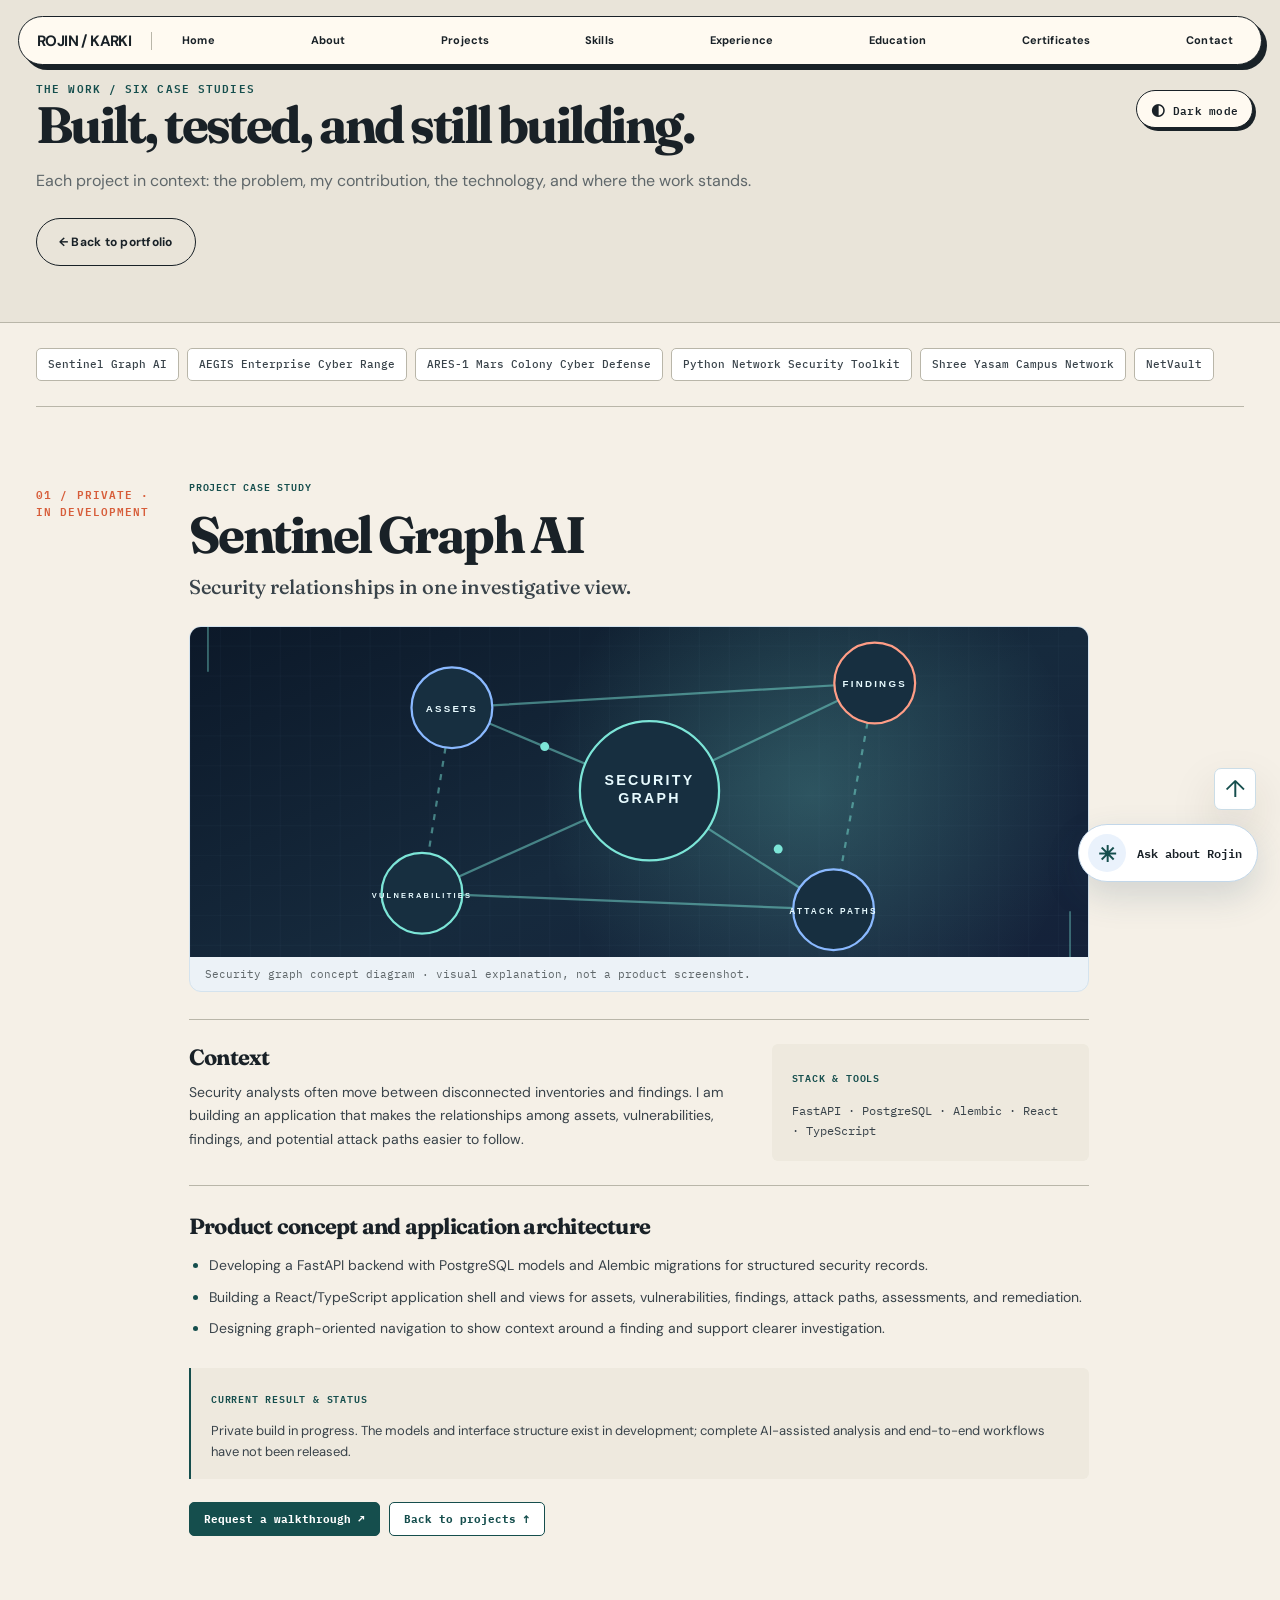
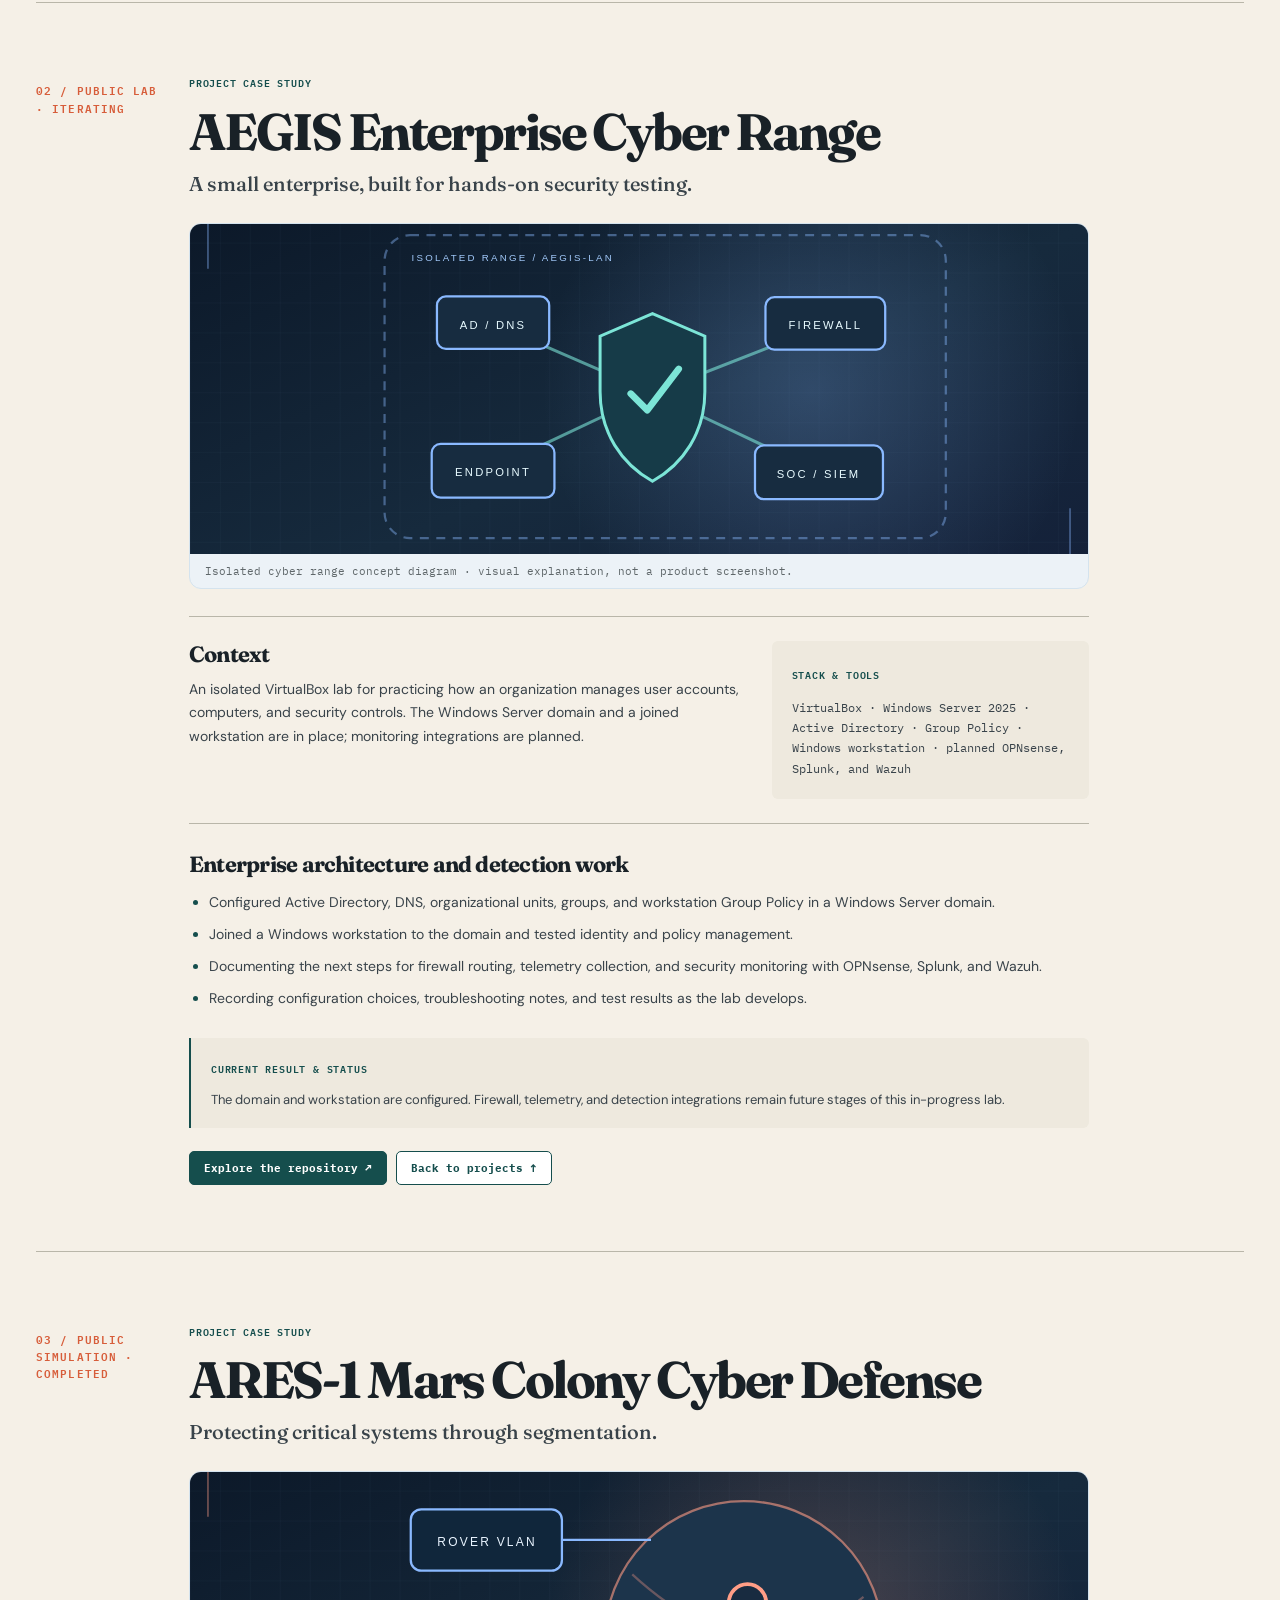
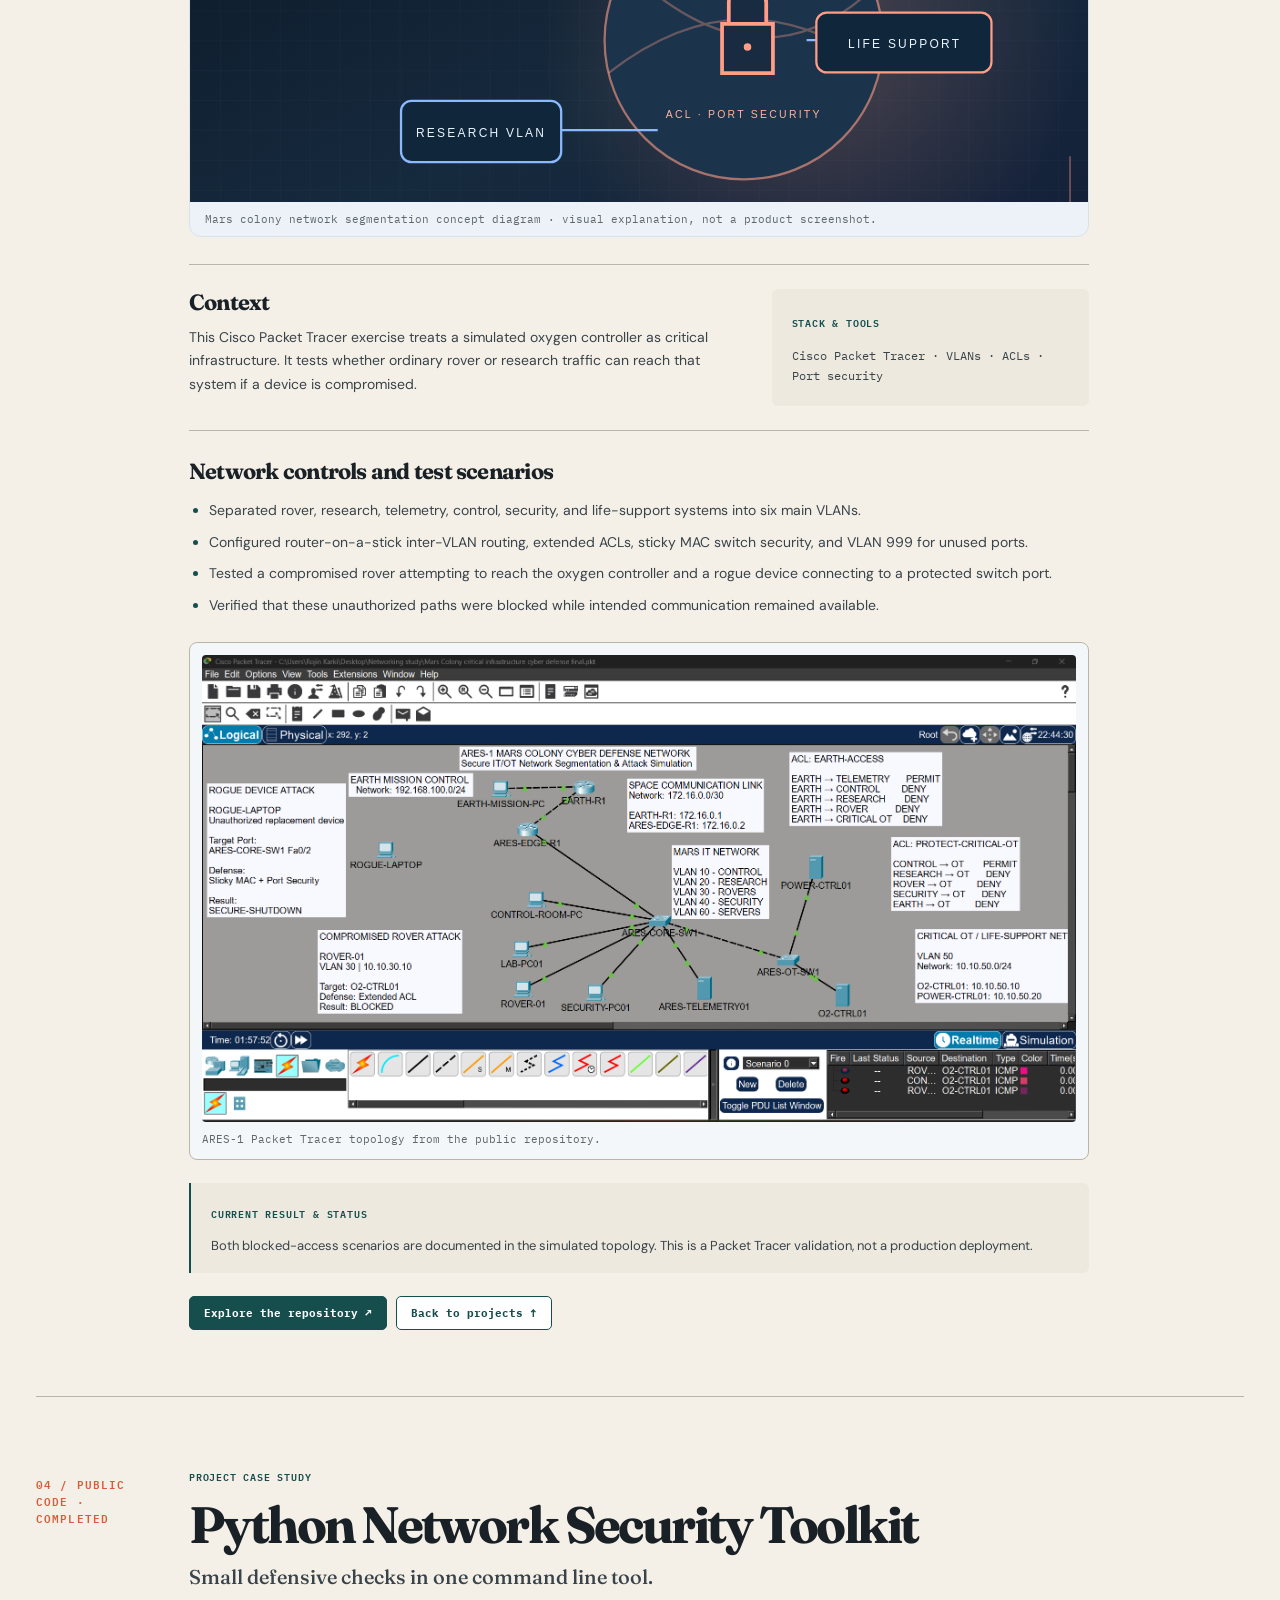
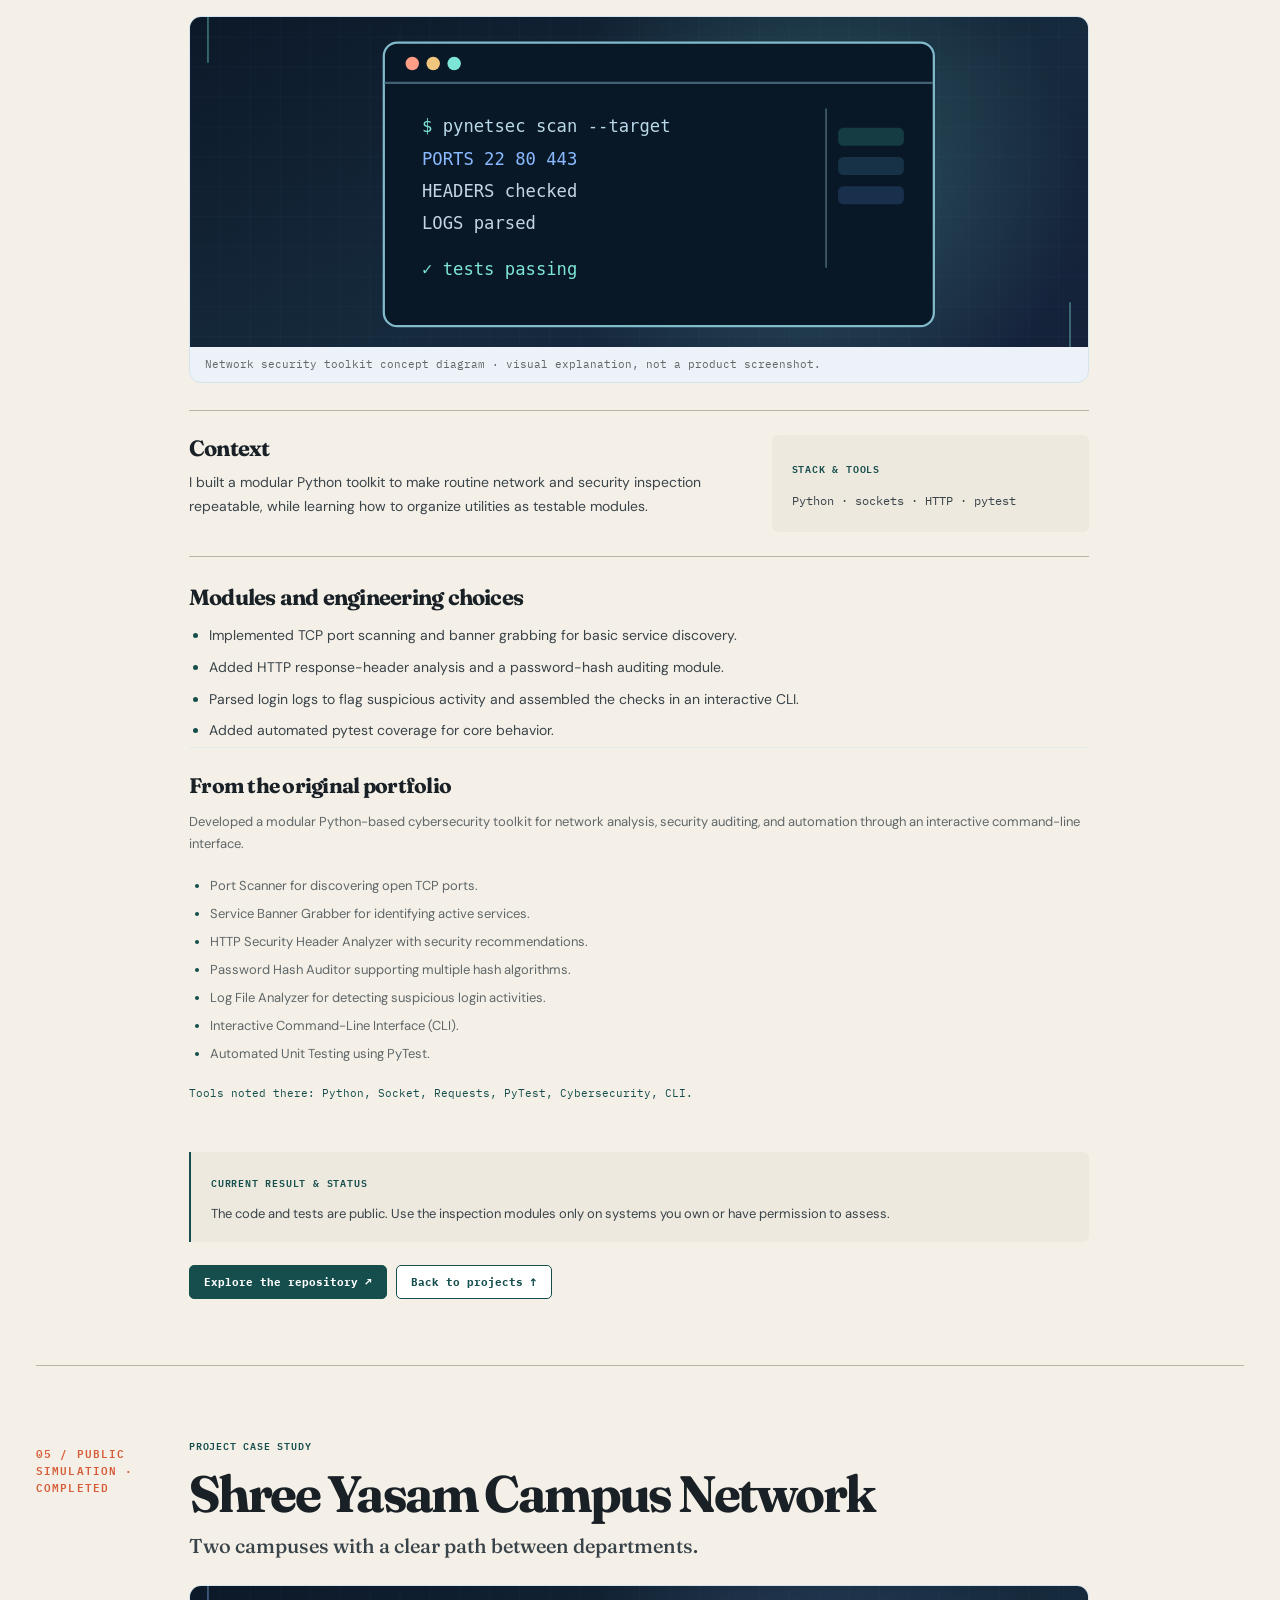
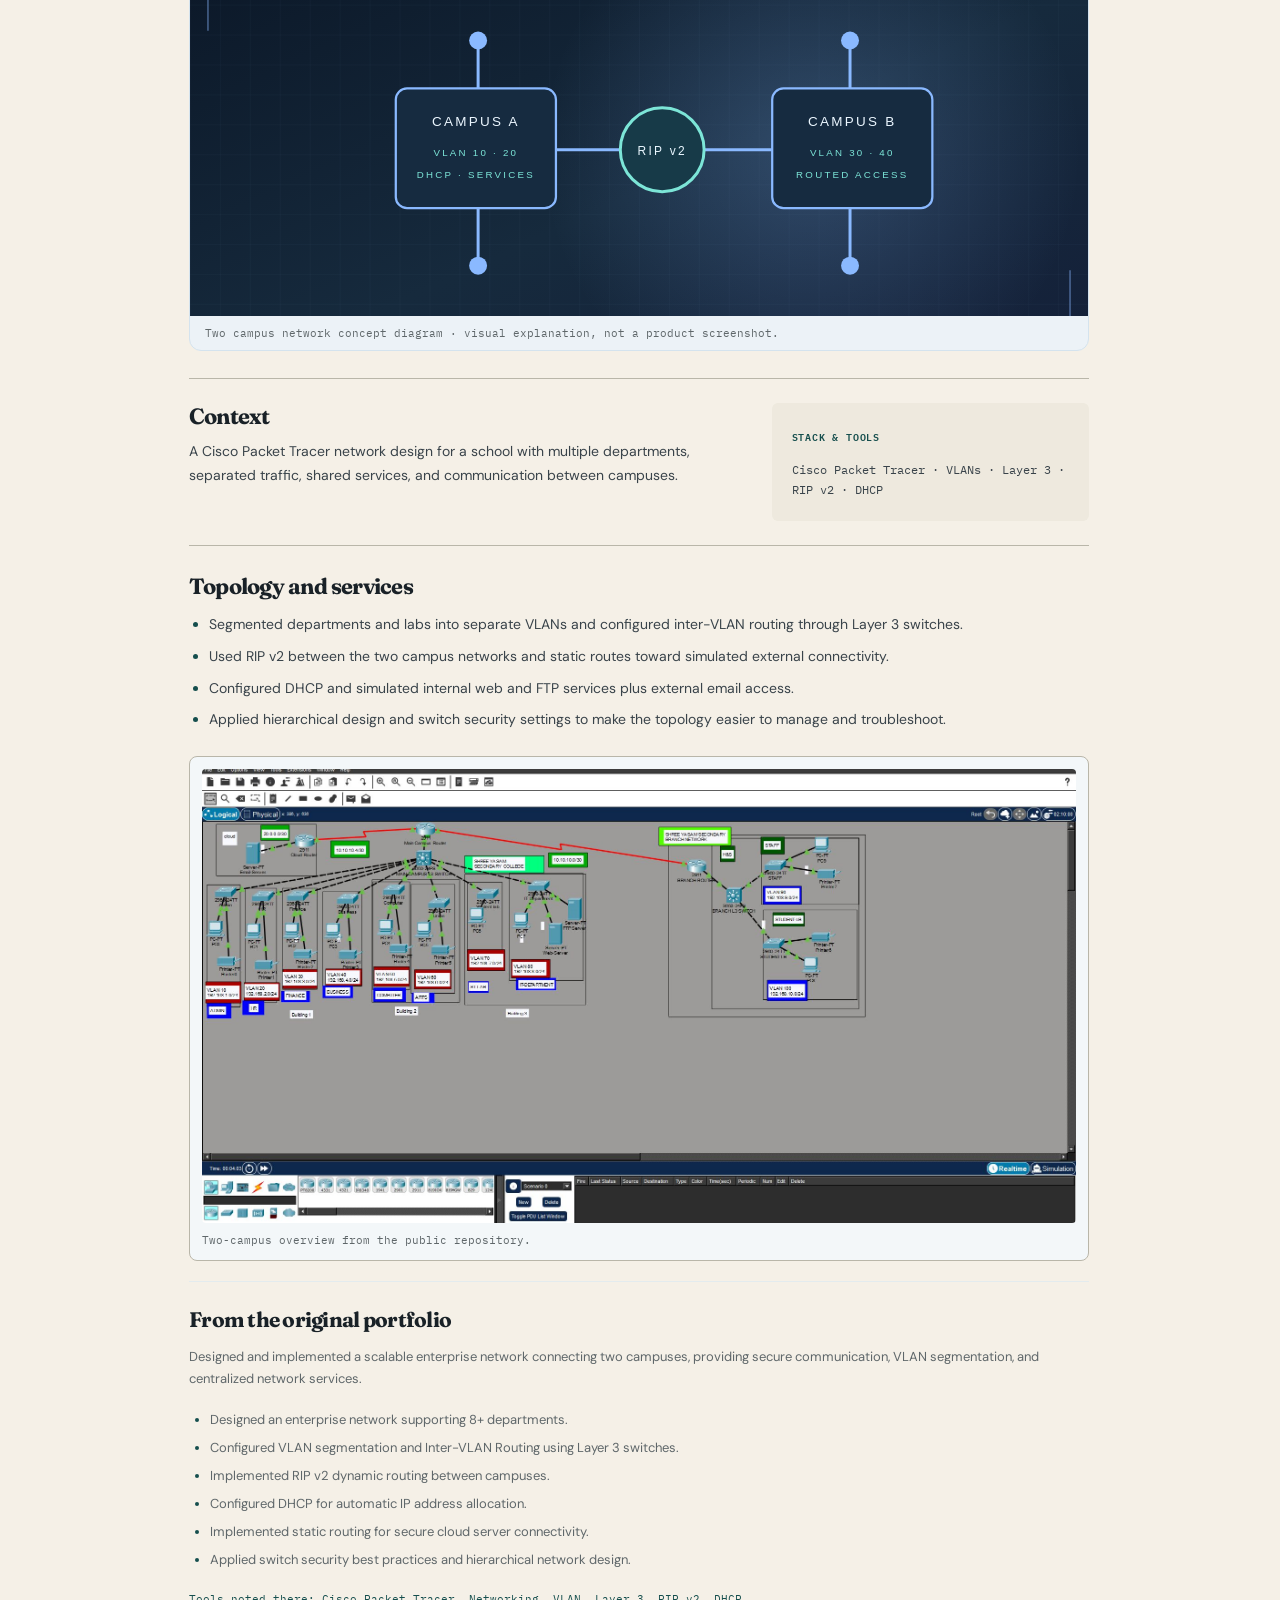
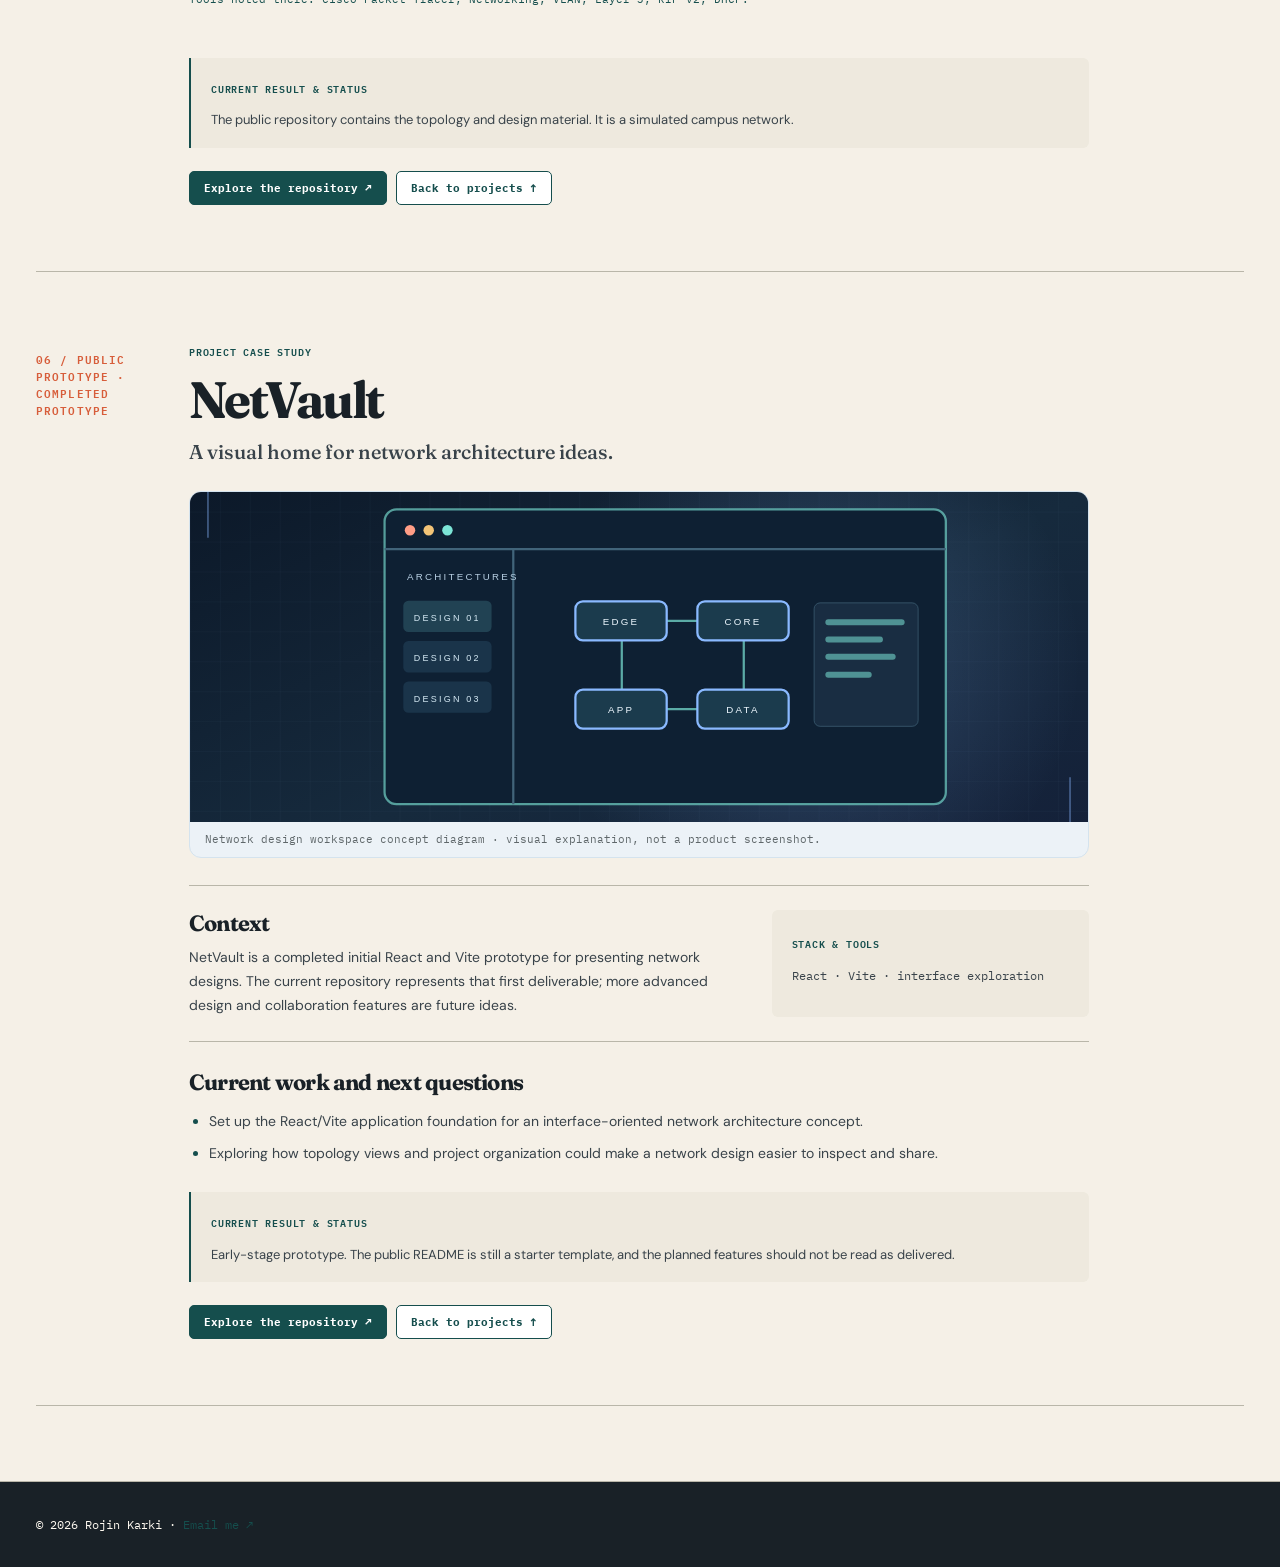
==== commit 7adac985: "Refresh final portfolio styling" ====
--- a/portfolio-details.html
+++ b/portfolio-details.html
@@ -1,2 +1,2 @@
 <!doctype html>
-<html lang="en" data-theme="dark"><head><meta charset="utf-8"><meta name="viewport" content="width=device-width,initial-scale=1"><meta name="theme-color" content="#0b1420"><meta name="description" content="Rojin Karki — cybersecurity, networking and software projects in Sunnyvale, California."><script src="assets/js/theme.js"></script><link rel="stylesheet" href="assets/css/main.css"><link rel="stylesheet" href="assets/css/dark-signature.css"><link rel="stylesheet" href="assets/css/light-theme.css"><title>Project case studies — Rojin Karki</title><link rel="icon" type="image/svg+xml" href="favicon.svg"><link rel="canonical" href="https://rojinkarki.com.np/portfolio-details.html"><meta property="og:title" content="Project case studies — Rojin Karki"><meta property="og:description" content="Rojin Karki — cybersecurity, networking and software projects in Sunnyvale, California."><meta property="og:type" content="website"><meta property="og:url" content="https://rojinkarki.com.np/portfolio-details.html"><meta property="og:image" content="https://rojinkarki.com.np/assets/img/profile/profile.png"><link rel="stylesheet" href="assets/css/editorial-scroll.css"></head><body class="details-page"><a class="skip-link" href="#content">Skip to content</a><button class="header-toggle" type="button" aria-label="Open navigation" aria-controls="navmenu" aria-expanded="false">☰</button><button id="theme-toggle" class="theme-toggle" type="button" aria-label="Switch to light mode"><span class="theme-icon" aria-hidden="true">☀</span><span class="theme-label" aria-hidden="true">Light mode</span></button><header id="header" class="header d-flex flex-column" aria-label="Site navigation"><div class="header-container d-flex flex-column align-items-start"><nav id="navmenu" class="navmenu" aria-label="Main navigation"><ul><li><a href="index.html#hero"><span class="navicon" aria-hidden="true">⌂</span>Home</a></li><li><a href="index.html#about"><span class="navicon" aria-hidden="true">◈</span>About</a></li><li><a href="index.html#Project"><span class="navicon" aria-hidden="true">◇</span>Projects</a></li><li><a href="index.html#Skills"><span class="navicon" aria-hidden="true">⌘</span>Skills</a></li><li><a href="index.html#Experience"><span class="navicon" aria-hidden="true">▤</span>Experience</a></li><li><a href="index.html#Education"><span class="navicon" aria-hidden="true">▥</span>Education</a></li><li><a href="index.html#certifications"><span class="navicon" aria-hidden="true">✦</span>Certificates</a></li><li><a href="index.html#contact"><span class="navicon" aria-hidden="true">↗</span>Contact</a></li></ul></nav><div class="social-links"><a href="https://github.com/Rojinkarki" target="_blank" rel="noopener noreferrer" aria-label="GitHub">GH</a><a href="https://www.linkedin.com/in/rojinkarki/" target="_blank" rel="noopener noreferrer" aria-label="LinkedIn">in</a><a href="mailto:karkirojin999@gmail.com" aria-label="Email">@</a></div></div></header><main class="main" id="content"><div class="page-title"><div class="container"><span class="page-kicker">THE WORK / SIX CASE STUDIES</span><h1>Built, tested, and still building.</h1><p>Each project in context: the problem, my contribution, the technology, and where the work stands.</p><a class="btn btn-outline" href="index.html#Project">← Back to portfolio</a></div></div><nav class="case-nav container" aria-label="Project case studies"><a href="#sentinel-graph-ai">Sentinel Graph AI</a><a href="#aegis">AEGIS Enterprise Cyber Range</a><a href="#ares-1">ARES-1 Mars Colony Cyber Defense</a><a href="#py-netsec">Python Network Security Toolkit</a><a href="#campus">Shree Yasam Campus Network</a><a href="#netvault">NetVault</a></nav><div class="container case-layout"><article class="case-study" id="sentinel-graph-ai"><div class="case-number">01 / Private · In development</div><div class="case-content"><div class="case-heading"><span class="eyebrow">Project case study</span><h2>Sentinel Graph AI</h2><p class="tagline">Security relationships in one investigative view.</p></div><figure class="project-art-figure"><img src="assets/img/projects/sentinel-graph.svg" alt="Security graph concept diagram" loading="lazy"><figcaption>Security graph concept diagram · visual explanation, not a product screenshot.</figcaption></figure><div class="case-overview"><div><h3>Context</h3><p>Security analysts often move between disconnected inventories and findings. I am building an application that makes the relationships among assets, vulnerabilities, findings, and potential attack paths easier to follow.</p></div><div class="case-stack"><span class="eyebrow">Stack &amp; tools</span><p>FastAPI · PostgreSQL · Alembic · React · TypeScript</p></div></div><div class="case-work"><h3>Product concept and application architecture</h3><ul><li>Developing a FastAPI backend with PostgreSQL models and Alembic migrations for structured security records.</li><li>Building a React/TypeScript application shell and views for assets, vulnerabilities, findings, attack paths, assessments, and remediation.</li><li>Designing graph-oriented navigation to show context around a finding and support clearer investigation.</li></ul></div><div class="case-result"><span class="eyebrow">Current result &amp; status</span><p>Private build in progress. The models and interface structure exist in development; complete AI-assisted analysis and end-to-end workflows have not been released.</p></div><div class="case-actions"><a href="mailto:karkirojin999@gmail.com?subject=Sentinel%20Graph%20AI">Request a walkthrough ↗</a><a href="index.html#Project">Back to projects ↑</a></div></div></article><article class="case-study" id="aegis"><div class="case-number">02 / Public lab · Iterating</div><div class="case-content"><div class="case-heading"><span class="eyebrow">Project case study</span><h2>AEGIS Enterprise Cyber Range</h2><p class="tagline">A small enterprise, built for hands-on security testing.</p></div><figure class="project-art-figure"><img src="assets/img/projects/aegis-cyber-range.svg" alt="Isolated cyber range concept diagram" loading="lazy"><figcaption>Isolated cyber range concept diagram · visual explanation, not a product screenshot.</figcaption></figure><div class="case-overview"><div><h3>Context</h3><p>An isolated VirtualBox lab for practicing how an organization manages user accounts, computers, and security controls. The Windows Server domain and a joined workstation are in place; monitoring integrations are planned.</p></div><div class="case-stack"><span class="eyebrow">Stack &amp; tools</span><p>VirtualBox · Windows Server 2025 · Active Directory · Group Policy · Windows workstation · planned OPNsense, Splunk, and Wazuh</p></div></div><div class="case-work"><h3>Enterprise architecture and detection work</h3><ul><li>Configured Active Directory, DNS, organizational units, groups, and workstation Group Policy in a Windows Server domain.</li><li>Joined a Windows workstation to the domain and tested identity and policy management.</li><li>Documenting the next steps for firewall routing, telemetry collection, and security monitoring with OPNsense, Splunk, and Wazuh.</li><li>Recording configuration choices, troubleshooting notes, and test results as the lab develops.</li></ul></div><div class="case-result"><span class="eyebrow">Current result &amp; status</span><p>The domain and workstation are configured. Firewall, telemetry, and detection integrations remain future stages of this in-progress lab.</p></div><div class="case-actions"><a href="https://github.com/Rojinkarki/AEGIS-Enterprise-Cybersecurity-Home-Lab" target="_blank" rel="noopener noreferrer">Explore the repository ↗</a><a href="index.html#Project">Back to projects ↑</a></div></div></article><article class="case-study" id="ares-1"><div class="case-number">03 / Public simulation · Completed</div><div class="case-content"><div class="case-heading"><span class="eyebrow">Project case study</span><h2>ARES-1 Mars Colony Cyber Defense</h2><p class="tagline">Protecting critical systems through segmentation.</p></div><figure class="project-art-figure"><img src="assets/img/projects/ares-defense.svg" alt="Mars colony network segmentation concept diagram" loading="lazy"><figcaption>Mars colony network segmentation concept diagram · visual explanation, not a product screenshot.</figcaption></figure><div class="case-overview"><div><h3>Context</h3><p>This Cisco Packet Tracer exercise treats a simulated oxygen controller as critical infrastructure. It tests whether ordinary rover or research traffic can reach that system if a device is compromised.</p></div><div class="case-stack"><span class="eyebrow">Stack &amp; tools</span><p>Cisco Packet Tracer · VLANs · ACLs · Port security</p></div></div><div class="case-work"><h3>Network controls and test scenarios</h3><ul><li>Separated rover, research, telemetry, control, security, and life-support systems into six main VLANs.</li><li>Configured router-on-a-stick inter-VLAN routing, extended ACLs, sticky MAC switch security, and VLAN 999 for unused ports.</li><li>Tested a compromised rover attempting to reach the oxygen controller and a rogue device connecting to a protected switch port.</li><li>Verified that these unauthorized paths were blocked while intended communication remained available.</li></ul></div><figure class="project-figure"><img src="assets/img/ares-1-topology.png" alt="ARES-1 Packet Tracer topology from the public repository." loading="lazy"><figcaption>ARES-1 Packet Tracer topology from the public repository.</figcaption></figure><div class="case-result"><span class="eyebrow">Current result &amp; status</span><p>Both blocked-access scenarios are documented in the simulated topology. This is a Packet Tracer validation, not a production deployment.</p></div><div class="case-actions"><a href="https://github.com/Rojinkarki/ares-1-mars-colony-cyber-defense" target="_blank" rel="noopener noreferrer">Explore the repository ↗</a><a href="index.html#Project">Back to projects ↑</a></div></div></article><article class="case-study" id="py-netsec"><div class="case-number">04 / Public code · Completed</div><div class="case-content"><div class="case-heading"><span class="eyebrow">Project case study</span><h2>Python Network Security Toolkit</h2><p class="tagline">Small defensive checks in one command line tool.</p></div><figure class="project-art-figure"><img src="assets/img/projects/python-toolkit.svg" alt="Network security toolkit concept diagram" loading="lazy"><figcaption>Network security toolkit concept diagram · visual explanation, not a product screenshot.</figcaption></figure><div class="case-overview"><div><h3>Context</h3><p>I built a modular Python toolkit to make routine network and security inspection repeatable, while learning how to organize utilities as testable modules.</p></div><div class="case-stack"><span class="eyebrow">Stack &amp; tools</span><p>Python · sockets · HTTP · pytest</p></div></div><div class="case-work"><h3>Modules and engineering choices</h3><ul><li>Implemented TCP port scanning and banner grabbing for basic service discovery.</li><li>Added HTTP response-header analysis and a password-hash auditing module.</li><li>Parsed login logs to flag suspicious activity and assembled the checks in an interactive CLI.</li><li>Added automated pytest coverage for core behavior.</li></ul></div><div class="original-project-highlights"><h3>From the original portfolio</h3><p>Developed a modular Python-based cybersecurity toolkit for network analysis, security auditing, and automation through an interactive command-line interface.</p><ul><li>Port Scanner for discovering open TCP ports.</li><li>Service Banner Grabber for identifying active services.</li><li>HTTP Security Header Analyzer with security recommendations.</li><li>Password Hash Auditor supporting multiple hash algorithms.</li><li>Log File Analyzer for detecting suspicious login activities.</li><li>Interactive Command-Line Interface (CLI).</li><li>Automated Unit Testing using PyTest.</li></ul><p class="original-tools">Tools noted there: Python, Socket, Requests, PyTest, Cybersecurity, CLI.</p></div><div class="case-result"><span class="eyebrow">Current result &amp; status</span><p>The code and tests are public. Use the inspection modules only on systems you own or have permission to assess.</p></div><div class="case-actions"><a href="https://github.com/Rojinkarki/py-netsec-toolkit" target="_blank" rel="noopener noreferrer">Explore the repository ↗</a><a href="index.html#Project">Back to projects ↑</a></div></div></article><article class="case-study" id="campus"><div class="case-number">05 / Public simulation · Completed</div><div class="case-content"><div class="case-heading"><span class="eyebrow">Project case study</span><h2>Shree Yasam Campus Network</h2><p class="tagline">Two campuses with a clear path between departments.</p></div><figure class="project-art-figure"><img src="assets/img/projects/campus-network.svg" alt="Two campus network concept diagram" loading="lazy"><figcaption>Two campus network concept diagram · visual explanation, not a product screenshot.</figcaption></figure><div class="case-overview"><div><h3>Context</h3><p>A Cisco Packet Tracer network design for a school with multiple departments, separated traffic, shared services, and communication between campuses.</p></div><div class="case-stack"><span class="eyebrow">Stack &amp; tools</span><p>Cisco Packet Tracer · VLANs · Layer 3 · RIP v2 · DHCP</p></div></div><div class="case-work"><h3>Topology and services</h3><ul><li>Segmented departments and labs into separate VLANs and configured inter-VLAN routing through Layer 3 switches.</li><li>Used RIP v2 between the two campus networks and static routes toward simulated external connectivity.</li><li>Configured DHCP and simulated internal web and FTP services plus external email access.</li><li>Applied hierarchical design and switch security settings to make the topology easier to manage and troubleshoot.</li></ul></div><figure class="project-figure"><img src="assets/img/campus-overview.jpg" alt="Two-campus overview from the public repository." loading="lazy"><figcaption>Two-campus overview from the public repository.</figcaption></figure><div class="original-project-highlights"><h3>From the original portfolio</h3><p>Designed and implemented a scalable enterprise network connecting two campuses, providing secure communication, VLAN segmentation, and centralized network services.</p><ul><li>Designed an enterprise network supporting 8+ departments.</li><li>Configured VLAN segmentation and Inter-VLAN Routing using Layer 3 switches.</li><li>Implemented RIP v2 dynamic routing between campuses.</li><li>Configured DHCP for automatic IP address allocation.</li><li>Implemented static routing for secure cloud server connectivity.</li><li>Applied switch security best practices and hierarchical network design.</li></ul><p class="original-tools">Tools noted there: Cisco Packet Tracer, Networking, VLAN, Layer 3, RIP v2, DHCP.</p></div><div class="case-result"><span class="eyebrow">Current result &amp; status</span><p>The public repository contains the topology and design material. It is a simulated campus network.</p></div><div class="case-actions"><a href="https://github.com/Rojinkarki/shree-yasam-campus-network-design" target="_blank" rel="noopener noreferrer">Explore the repository ↗</a><a href="index.html#Project">Back to projects ↑</a></div></div></article><article class="case-study" id="netvault"><div class="case-number">06 / Public prototype · Completed prototype</div><div class="case-content"><div class="case-heading"><span class="eyebrow">Project case study</span><h2>NetVault</h2><p class="tagline">A visual home for network architecture ideas.</p></div><figure class="project-art-figure"><img src="assets/img/projects/netvault.svg" alt="Network design workspace concept diagram" loading="lazy"><figcaption>Network design workspace concept diagram · visual explanation, not a product screenshot.</figcaption></figure><div class="case-overview"><div><h3>Context</h3><p>NetVault is a completed initial React and Vite prototype for presenting network designs. The current repository represents that first deliverable; more advanced design and collaboration features are future ideas.</p></div><div class="case-stack"><span class="eyebrow">Stack &amp; tools</span><p>React · Vite · interface exploration</p></div></div><div class="case-work"><h3>Current work and next questions</h3><ul><li>Set up the React/Vite application foundation for an interface-oriented network architecture concept.</li><li>Exploring how topology views and project organization could make a network design easier to inspect and share.</li></ul></div><div class="case-result"><span class="eyebrow">Current result &amp; status</span><p>Early-stage prototype. The public README is still a starter template, and the planned features should not be read as delivered.</p></div><div class="case-actions"><a href="https://github.com/Rojinkarki/NetVault" target="_blank" rel="noopener noreferrer">Explore the repository ↗</a><a href="index.html#Project">Back to projects ↑</a></div></div></article></div></main><footer class="footer"><div class="container">© <span id="year">2026</span> Rojin Karki · <a href="mailto:karkirojin999@gmail.com">Email me ↗</a></div></footer><a href="#content" id="scroll-top" class="scroll-top d-flex align-items-center justify-content-center" aria-label="Back to top">↑</a><script src="assets/js/main.js" defer></script><aside class="portfolio-assistant" aria-label="Rojin portfolio assistant"><button class="assistant-launcher" type="button" aria-label="Open portfolio assistant" aria-expanded="false" aria-controls="assistant-panel"><span class="launcher-icon" aria-hidden="true">✳</span><span class="launcher-label">Ask about Rojin</span></button><section id="assistant-panel" class="assistant-panel" aria-label="Portfolio assistant conversation" hidden><header class="assistant-header"><div class="assistant-avatar" aria-hidden="true">RK</div><div><span class="assistant-overline">A QUICK GUIDE TO MY WORK</span><h2>Ask about Rojin</h2><p>Answers about Rojin and his work.</p></div><button class="assistant-close" type="button" aria-label="Close assistant">×</button></header><div class="assistant-messages" role="log" aria-live="polite" aria-relevant="additions text"><div class="assistant-message assistant-bot">Hi! Ask about Rojin's projects, skills, experience, or education. I can answer 100+ questions from this portfolio.</div></div><div class="assistant-prompts" aria-label="Suggested questions"><button type="button">Who is Rojin Karki?</button><button type="button">What is Sentinel Graph AI?</button><button type="button">What projects has Rojin built?</button></div><form class="assistant-form"><label for="assistant-input" class="visually-hidden">Ask a question about Rojin</label><input id="assistant-input" name="question" autocomplete="off" maxlength="240" placeholder="Ask about projects, skills, experience..."><button type="submit" aria-label="Send question">↗</button></form><div class="assistant-foot"><span>Private on this device · No AI API required</span></div></section></aside><script src="assets/js/portfolio-knowledge.js" defer></script><script src="assets/js/portfolio-assistant.js" defer></script></body></html>+<html lang="en" data-theme="dark"><head><meta charset="utf-8"><meta name="viewport" content="width=device-width,initial-scale=1"><meta name="theme-color" content="#0b1420"><meta name="description" content="Rojin Karki — cybersecurity, networking and software projects in Sunnyvale, California."><script src="assets/js/theme.js"></script><link rel="stylesheet" href="assets/css/main.css"><link rel="stylesheet" href="assets/css/dark-signature.css"><link rel="stylesheet" href="assets/css/light-theme.css"><title>Project case studies — Rojin Karki</title><link rel="icon" type="image/svg+xml" href="favicon.svg"><link rel="canonical" href="https://rojinkarki.com.np/portfolio-details.html"><meta property="og:title" content="Project case studies — Rojin Karki"><meta property="og:description" content="Rojin Karki — cybersecurity, networking and software projects in Sunnyvale, California."><meta property="og:type" content="website"><meta property="og:url" content="https://rojinkarki.com.np/portfolio-details.html"><meta property="og:image" content="https://rojinkarki.com.np/assets/img/profile/profile.png"><link rel="stylesheet" href="assets/css/editorial-scroll.css?v=20261004-2"></head><body class="details-page"><a class="skip-link" href="#content">Skip to content</a><button class="header-toggle" type="button" aria-label="Open navigation" aria-controls="navmenu" aria-expanded="false">☰</button><button id="theme-toggle" class="theme-toggle" type="button" aria-label="Switch to light mode"><span class="theme-icon" aria-hidden="true">☀</span><span class="theme-label" aria-hidden="true">Light mode</span></button><header id="header" class="header d-flex flex-column" aria-label="Site navigation"><div class="header-container d-flex flex-column align-items-start"><nav id="navmenu" class="navmenu" aria-label="Main navigation"><ul><li><a href="index.html#hero"><span class="navicon" aria-hidden="true">⌂</span>Home</a></li><li><a href="index.html#about"><span class="navicon" aria-hidden="true">◈</span>About</a></li><li><a href="index.html#Project"><span class="navicon" aria-hidden="true">◇</span>Projects</a></li><li><a href="index.html#Skills"><span class="navicon" aria-hidden="true">⌘</span>Skills</a></li><li><a href="index.html#Experience"><span class="navicon" aria-hidden="true">▤</span>Experience</a></li><li><a href="index.html#Education"><span class="navicon" aria-hidden="true">▥</span>Education</a></li><li><a href="index.html#certifications"><span class="navicon" aria-hidden="true">✦</span>Certificates</a></li><li><a href="index.html#contact"><span class="navicon" aria-hidden="true">↗</span>Contact</a></li></ul></nav><div class="social-links"><a href="https://github.com/Rojinkarki" target="_blank" rel="noopener noreferrer" aria-label="GitHub">GH</a><a href="https://www.linkedin.com/in/rojinkarki/" target="_blank" rel="noopener noreferrer" aria-label="LinkedIn">in</a><a href="mailto:karkirojin999@gmail.com" aria-label="Email">@</a></div></div></header><main class="main" id="content"><div class="page-title"><div class="container"><span class="page-kicker">THE WORK / SIX CASE STUDIES</span><h1>Built, tested, and still building.</h1><p>Each project in context: the problem, my contribution, the technology, and where the work stands.</p><a class="btn btn-outline" href="index.html#Project">← Back to portfolio</a></div></div><nav class="case-nav container" aria-label="Project case studies"><a href="#sentinel-graph-ai">Sentinel Graph AI</a><a href="#aegis">AEGIS Enterprise Cyber Range</a><a href="#ares-1">ARES-1 Mars Colony Cyber Defense</a><a href="#py-netsec">Python Network Security Toolkit</a><a href="#campus">Shree Yasam Campus Network</a><a href="#netvault">NetVault</a></nav><div class="container case-layout"><article class="case-study" id="sentinel-graph-ai"><div class="case-number">01 / Private · In development</div><div class="case-content"><div class="case-heading"><span class="eyebrow">Project case study</span><h2>Sentinel Graph AI</h2><p class="tagline">Security relationships in one investigative view.</p></div><figure class="project-art-figure"><img src="assets/img/projects/sentinel-graph.svg" alt="Security graph concept diagram" loading="lazy"><figcaption>Security graph concept diagram · visual explanation, not a product screenshot.</figcaption></figure><div class="case-overview"><div><h3>Context</h3><p>Security analysts often move between disconnected inventories and findings. I am building an application that makes the relationships among assets, vulnerabilities, findings, and potential attack paths easier to follow.</p></div><div class="case-stack"><span class="eyebrow">Stack &amp; tools</span><p>FastAPI · PostgreSQL · Alembic · React · TypeScript</p></div></div><div class="case-work"><h3>Product concept and application architecture</h3><ul><li>Developing a FastAPI backend with PostgreSQL models and Alembic migrations for structured security records.</li><li>Building a React/TypeScript application shell and views for assets, vulnerabilities, findings, attack paths, assessments, and remediation.</li><li>Designing graph-oriented navigation to show context around a finding and support clearer investigation.</li></ul></div><div class="case-result"><span class="eyebrow">Current result &amp; status</span><p>Private build in progress. The models and interface structure exist in development; complete AI-assisted analysis and end-to-end workflows have not been released.</p></div><div class="case-actions"><a href="mailto:karkirojin999@gmail.com?subject=Sentinel%20Graph%20AI">Request a walkthrough ↗</a><a href="index.html#Project">Back to projects ↑</a></div></div></article><article class="case-study" id="aegis"><div class="case-number">02 / Public lab · Iterating</div><div class="case-content"><div class="case-heading"><span class="eyebrow">Project case study</span><h2>AEGIS Enterprise Cyber Range</h2><p class="tagline">A small enterprise, built for hands-on security testing.</p></div><figure class="project-art-figure"><img src="assets/img/projects/aegis-cyber-range.svg" alt="Isolated cyber range concept diagram" loading="lazy"><figcaption>Isolated cyber range concept diagram · visual explanation, not a product screenshot.</figcaption></figure><div class="case-overview"><div><h3>Context</h3><p>An isolated VirtualBox lab for practicing how an organization manages user accounts, computers, and security controls. The Windows Server domain and a joined workstation are in place; monitoring integrations are planned.</p></div><div class="case-stack"><span class="eyebrow">Stack &amp; tools</span><p>VirtualBox · Windows Server 2025 · Active Directory · Group Policy · Windows workstation · planned OPNsense, Splunk, and Wazuh</p></div></div><div class="case-work"><h3>Enterprise architecture and detection work</h3><ul><li>Configured Active Directory, DNS, organizational units, groups, and workstation Group Policy in a Windows Server domain.</li><li>Joined a Windows workstation to the domain and tested identity and policy management.</li><li>Documenting the next steps for firewall routing, telemetry collection, and security monitoring with OPNsense, Splunk, and Wazuh.</li><li>Recording configuration choices, troubleshooting notes, and test results as the lab develops.</li></ul></div><div class="case-result"><span class="eyebrow">Current result &amp; status</span><p>The domain and workstation are configured. Firewall, telemetry, and detection integrations remain future stages of this in-progress lab.</p></div><div class="case-actions"><a href="https://github.com/Rojinkarki/AEGIS-Enterprise-Cybersecurity-Home-Lab" target="_blank" rel="noopener noreferrer">Explore the repository ↗</a><a href="index.html#Project">Back to projects ↑</a></div></div></article><article class="case-study" id="ares-1"><div class="case-number">03 / Public simulation · Completed</div><div class="case-content"><div class="case-heading"><span class="eyebrow">Project case study</span><h2>ARES-1 Mars Colony Cyber Defense</h2><p class="tagline">Protecting critical systems through segmentation.</p></div><figure class="project-art-figure"><img src="assets/img/projects/ares-defense.svg" alt="Mars colony network segmentation concept diagram" loading="lazy"><figcaption>Mars colony network segmentation concept diagram · visual explanation, not a product screenshot.</figcaption></figure><div class="case-overview"><div><h3>Context</h3><p>This Cisco Packet Tracer exercise treats a simulated oxygen controller as critical infrastructure. It tests whether ordinary rover or research traffic can reach that system if a device is compromised.</p></div><div class="case-stack"><span class="eyebrow">Stack &amp; tools</span><p>Cisco Packet Tracer · VLANs · ACLs · Port security</p></div></div><div class="case-work"><h3>Network controls and test scenarios</h3><ul><li>Separated rover, research, telemetry, control, security, and life-support systems into six main VLANs.</li><li>Configured router-on-a-stick inter-VLAN routing, extended ACLs, sticky MAC switch security, and VLAN 999 for unused ports.</li><li>Tested a compromised rover attempting to reach the oxygen controller and a rogue device connecting to a protected switch port.</li><li>Verified that these unauthorized paths were blocked while intended communication remained available.</li></ul></div><figure class="project-figure"><img src="assets/img/ares-1-topology.png" alt="ARES-1 Packet Tracer topology from the public repository." loading="lazy"><figcaption>ARES-1 Packet Tracer topology from the public repository.</figcaption></figure><div class="case-result"><span class="eyebrow">Current result &amp; status</span><p>Both blocked-access scenarios are documented in the simulated topology. This is a Packet Tracer validation, not a production deployment.</p></div><div class="case-actions"><a href="https://github.com/Rojinkarki/ares-1-mars-colony-cyber-defense" target="_blank" rel="noopener noreferrer">Explore the repository ↗</a><a href="index.html#Project">Back to projects ↑</a></div></div></article><article class="case-study" id="py-netsec"><div class="case-number">04 / Public code · Completed</div><div class="case-content"><div class="case-heading"><span class="eyebrow">Project case study</span><h2>Python Network Security Toolkit</h2><p class="tagline">Small defensive checks in one command line tool.</p></div><figure class="project-art-figure"><img src="assets/img/projects/python-toolkit.svg" alt="Network security toolkit concept diagram" loading="lazy"><figcaption>Network security toolkit concept diagram · visual explanation, not a product screenshot.</figcaption></figure><div class="case-overview"><div><h3>Context</h3><p>I built a modular Python toolkit to make routine network and security inspection repeatable, while learning how to organize utilities as testable modules.</p></div><div class="case-stack"><span class="eyebrow">Stack &amp; tools</span><p>Python · sockets · HTTP · pytest</p></div></div><div class="case-work"><h3>Modules and engineering choices</h3><ul><li>Implemented TCP port scanning and banner grabbing for basic service discovery.</li><li>Added HTTP response-header analysis and a password-hash auditing module.</li><li>Parsed login logs to flag suspicious activity and assembled the checks in an interactive CLI.</li><li>Added automated pytest coverage for core behavior.</li></ul></div><div class="original-project-highlights"><h3>From the original portfolio</h3><p>Developed a modular Python-based cybersecurity toolkit for network analysis, security auditing, and automation through an interactive command-line interface.</p><ul><li>Port Scanner for discovering open TCP ports.</li><li>Service Banner Grabber for identifying active services.</li><li>HTTP Security Header Analyzer with security recommendations.</li><li>Password Hash Auditor supporting multiple hash algorithms.</li><li>Log File Analyzer for detecting suspicious login activities.</li><li>Interactive Command-Line Interface (CLI).</li><li>Automated Unit Testing using PyTest.</li></ul><p class="original-tools">Tools noted there: Python, Socket, Requests, PyTest, Cybersecurity, CLI.</p></div><div class="case-result"><span class="eyebrow">Current result &amp; status</span><p>The code and tests are public. Use the inspection modules only on systems you own or have permission to assess.</p></div><div class="case-actions"><a href="https://github.com/Rojinkarki/py-netsec-toolkit" target="_blank" rel="noopener noreferrer">Explore the repository ↗</a><a href="index.html#Project">Back to projects ↑</a></div></div></article><article class="case-study" id="campus"><div class="case-number">05 / Public simulation · Completed</div><div class="case-content"><div class="case-heading"><span class="eyebrow">Project case study</span><h2>Shree Yasam Campus Network</h2><p class="tagline">Two campuses with a clear path between departments.</p></div><figure class="project-art-figure"><img src="assets/img/projects/campus-network.svg" alt="Two campus network concept diagram" loading="lazy"><figcaption>Two campus network concept diagram · visual explanation, not a product screenshot.</figcaption></figure><div class="case-overview"><div><h3>Context</h3><p>A Cisco Packet Tracer network design for a school with multiple departments, separated traffic, shared services, and communication between campuses.</p></div><div class="case-stack"><span class="eyebrow">Stack &amp; tools</span><p>Cisco Packet Tracer · VLANs · Layer 3 · RIP v2 · DHCP</p></div></div><div class="case-work"><h3>Topology and services</h3><ul><li>Segmented departments and labs into separate VLANs and configured inter-VLAN routing through Layer 3 switches.</li><li>Used RIP v2 between the two campus networks and static routes toward simulated external connectivity.</li><li>Configured DHCP and simulated internal web and FTP services plus external email access.</li><li>Applied hierarchical design and switch security settings to make the topology easier to manage and troubleshoot.</li></ul></div><figure class="project-figure"><img src="assets/img/campus-overview.jpg" alt="Two-campus overview from the public repository." loading="lazy"><figcaption>Two-campus overview from the public repository.</figcaption></figure><div class="original-project-highlights"><h3>From the original portfolio</h3><p>Designed and implemented a scalable enterprise network connecting two campuses, providing secure communication, VLAN segmentation, and centralized network services.</p><ul><li>Designed an enterprise network supporting 8+ departments.</li><li>Configured VLAN segmentation and Inter-VLAN Routing using Layer 3 switches.</li><li>Implemented RIP v2 dynamic routing between campuses.</li><li>Configured DHCP for automatic IP address allocation.</li><li>Implemented static routing for secure cloud server connectivity.</li><li>Applied switch security best practices and hierarchical network design.</li></ul><p class="original-tools">Tools noted there: Cisco Packet Tracer, Networking, VLAN, Layer 3, RIP v2, DHCP.</p></div><div class="case-result"><span class="eyebrow">Current result &amp; status</span><p>The public repository contains the topology and design material. It is a simulated campus network.</p></div><div class="case-actions"><a href="https://github.com/Rojinkarki/shree-yasam-campus-network-design" target="_blank" rel="noopener noreferrer">Explore the repository ↗</a><a href="index.html#Project">Back to projects ↑</a></div></div></article><article class="case-study" id="netvault"><div class="case-number">06 / Public prototype · Completed prototype</div><div class="case-content"><div class="case-heading"><span class="eyebrow">Project case study</span><h2>NetVault</h2><p class="tagline">A visual home for network architecture ideas.</p></div><figure class="project-art-figure"><img src="assets/img/projects/netvault.svg" alt="Network design workspace concept diagram" loading="lazy"><figcaption>Network design workspace concept diagram · visual explanation, not a product screenshot.</figcaption></figure><div class="case-overview"><div><h3>Context</h3><p>NetVault is a completed initial React and Vite prototype for presenting network designs. The current repository represents that first deliverable; more advanced design and collaboration features are future ideas.</p></div><div class="case-stack"><span class="eyebrow">Stack &amp; tools</span><p>React · Vite · interface exploration</p></div></div><div class="case-work"><h3>Current work and next questions</h3><ul><li>Set up the React/Vite application foundation for an interface-oriented network architecture concept.</li><li>Exploring how topology views and project organization could make a network design easier to inspect and share.</li></ul></div><div class="case-result"><span class="eyebrow">Current result &amp; status</span><p>Early-stage prototype. The public README is still a starter template, and the planned features should not be read as delivered.</p></div><div class="case-actions"><a href="https://github.com/Rojinkarki/NetVault" target="_blank" rel="noopener noreferrer">Explore the repository ↗</a><a href="index.html#Project">Back to projects ↑</a></div></div></article></div></main><footer class="footer"><div class="container">© <span id="year">2026</span> Rojin Karki · <a href="mailto:karkirojin999@gmail.com">Email me ↗</a></div></footer><a href="#content" id="scroll-top" class="scroll-top d-flex align-items-center justify-content-center" aria-label="Back to top">↑</a><script src="assets/js/main.js" defer></script><aside class="portfolio-assistant" aria-label="Rojin portfolio assistant"><button class="assistant-launcher" type="button" aria-label="Open portfolio assistant" aria-expanded="false" aria-controls="assistant-panel"><span class="launcher-icon" aria-hidden="true">✳</span><span class="launcher-label">Ask about Rojin</span></button><section id="assistant-panel" class="assistant-panel" aria-label="Portfolio assistant conversation" hidden><header class="assistant-header"><div class="assistant-avatar" aria-hidden="true">RK</div><div><span class="assistant-overline">A QUICK GUIDE TO MY WORK</span><h2>Ask about Rojin</h2><p>Answers about Rojin and his work.</p></div><button class="assistant-close" type="button" aria-label="Close assistant">×</button></header><div class="assistant-messages" role="log" aria-live="polite" aria-relevant="additions text"><div class="assistant-message assistant-bot">Hi! Ask about Rojin's projects, skills, experience, or education. I can answer 100+ questions from this portfolio.</div></div><div class="assistant-prompts" aria-label="Suggested questions"><button type="button">Who is Rojin Karki?</button><button type="button">What is Sentinel Graph AI?</button><button type="button">What projects has Rojin built?</button></div><form class="assistant-form"><label for="assistant-input" class="visually-hidden">Ask a question about Rojin</label><input id="assistant-input" name="question" autocomplete="off" maxlength="240" placeholder="Ask about projects, skills, experience..."><button type="submit" aria-label="Send question">↗</button></form><div class="assistant-foot"><span>Private on this device · No AI API required</span></div></section></aside><script src="assets/js/portfolio-knowledge.js" defer></script><script src="assets/js/portfolio-assistant.js" defer></script></body></html>
--- a/assets/css/editorial-scroll.css
+++ b/assets/css/editorial-scroll.css
@@ -84,7 +84,7 @@
 }
 .hero .row { align-items:center; }
 html[data-theme] .hero-text { border:0; padding:28px 0; position:relative; }
-html[data-theme] .hero-text::before { content:'HELLO, I AM'; display:block!important; color:var(--alert); font:700 12px var(--mono); letter-spacing:.16em; margin-bottom:21px; }
+html[data-theme] .hero-text::before { content:'HELLO, I AM'!important; display:block!important; color:var(--alert); font:700 12px var(--mono); letter-spacing:.16em; margin-bottom:21px; }
 html[data-theme] .hero-text h1 {
   max-width:700px; background:none; background-clip:initial; color:var(--text); -webkit-text-fill-color:var(--text);
   font:700 clamp(78px,9.2vw,158px)/.83 var(--heading); letter-spacing:-.077em; margin:0 0 35px;
@@ -148,6 +148,7 @@
 html[data-theme] .project-proof b { color:var(--text); }
 html[data-theme] .project-tech span { background:var(--base-2); border-color:var(--line); color:var(--text); }
 html[data-theme] .project-status.is-building, html[data-theme] .project-status.is-complete { color:var(--text); border-color:var(--text); background:transparent; }
+html[data-theme] .project-status { align-self:flex-start; }
 html[data-theme] .project-status.is-building::before { content:'● '; color:var(--alert); }
 html[data-theme] .btn-project, html[data-theme] .secondary-link { border-color:var(--text); color:var(--text); border-radius:30px; }
 html[data-theme] .btn-project:hover { background:var(--text); color:var(--surface); }
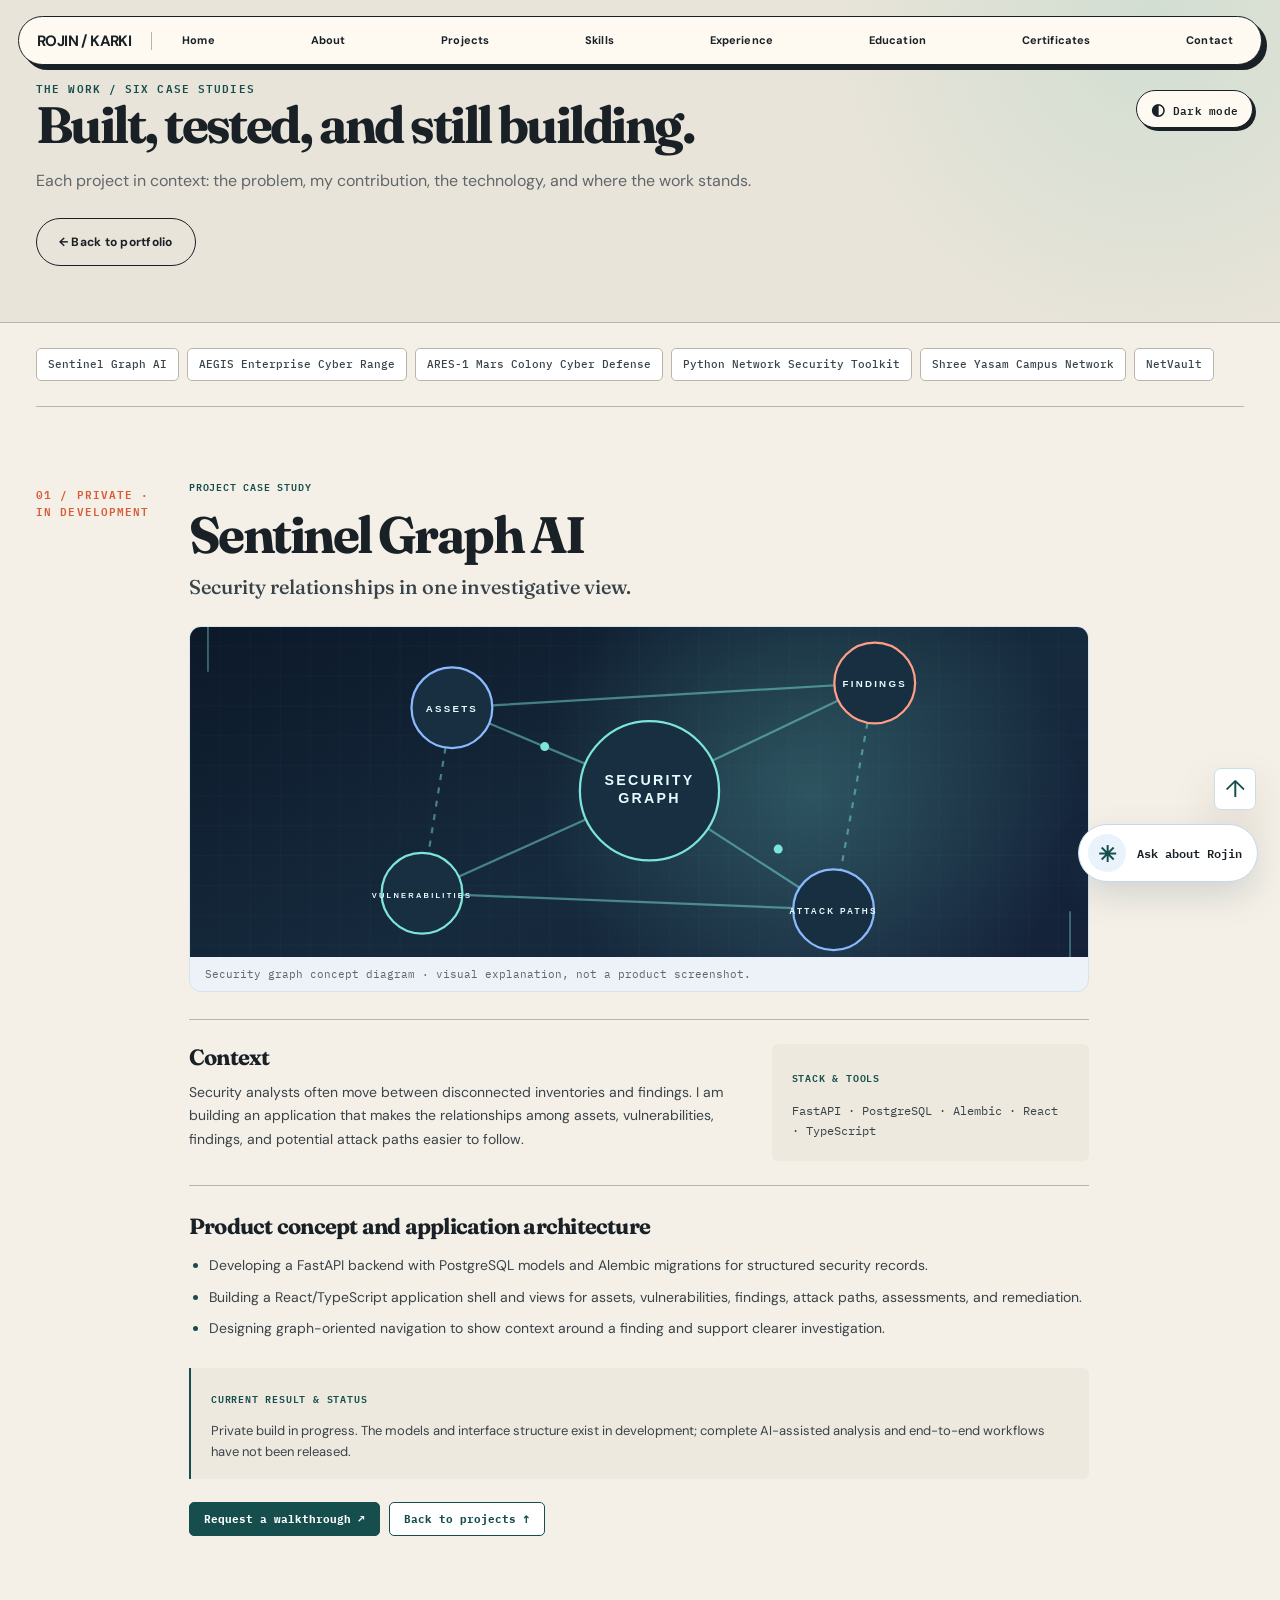
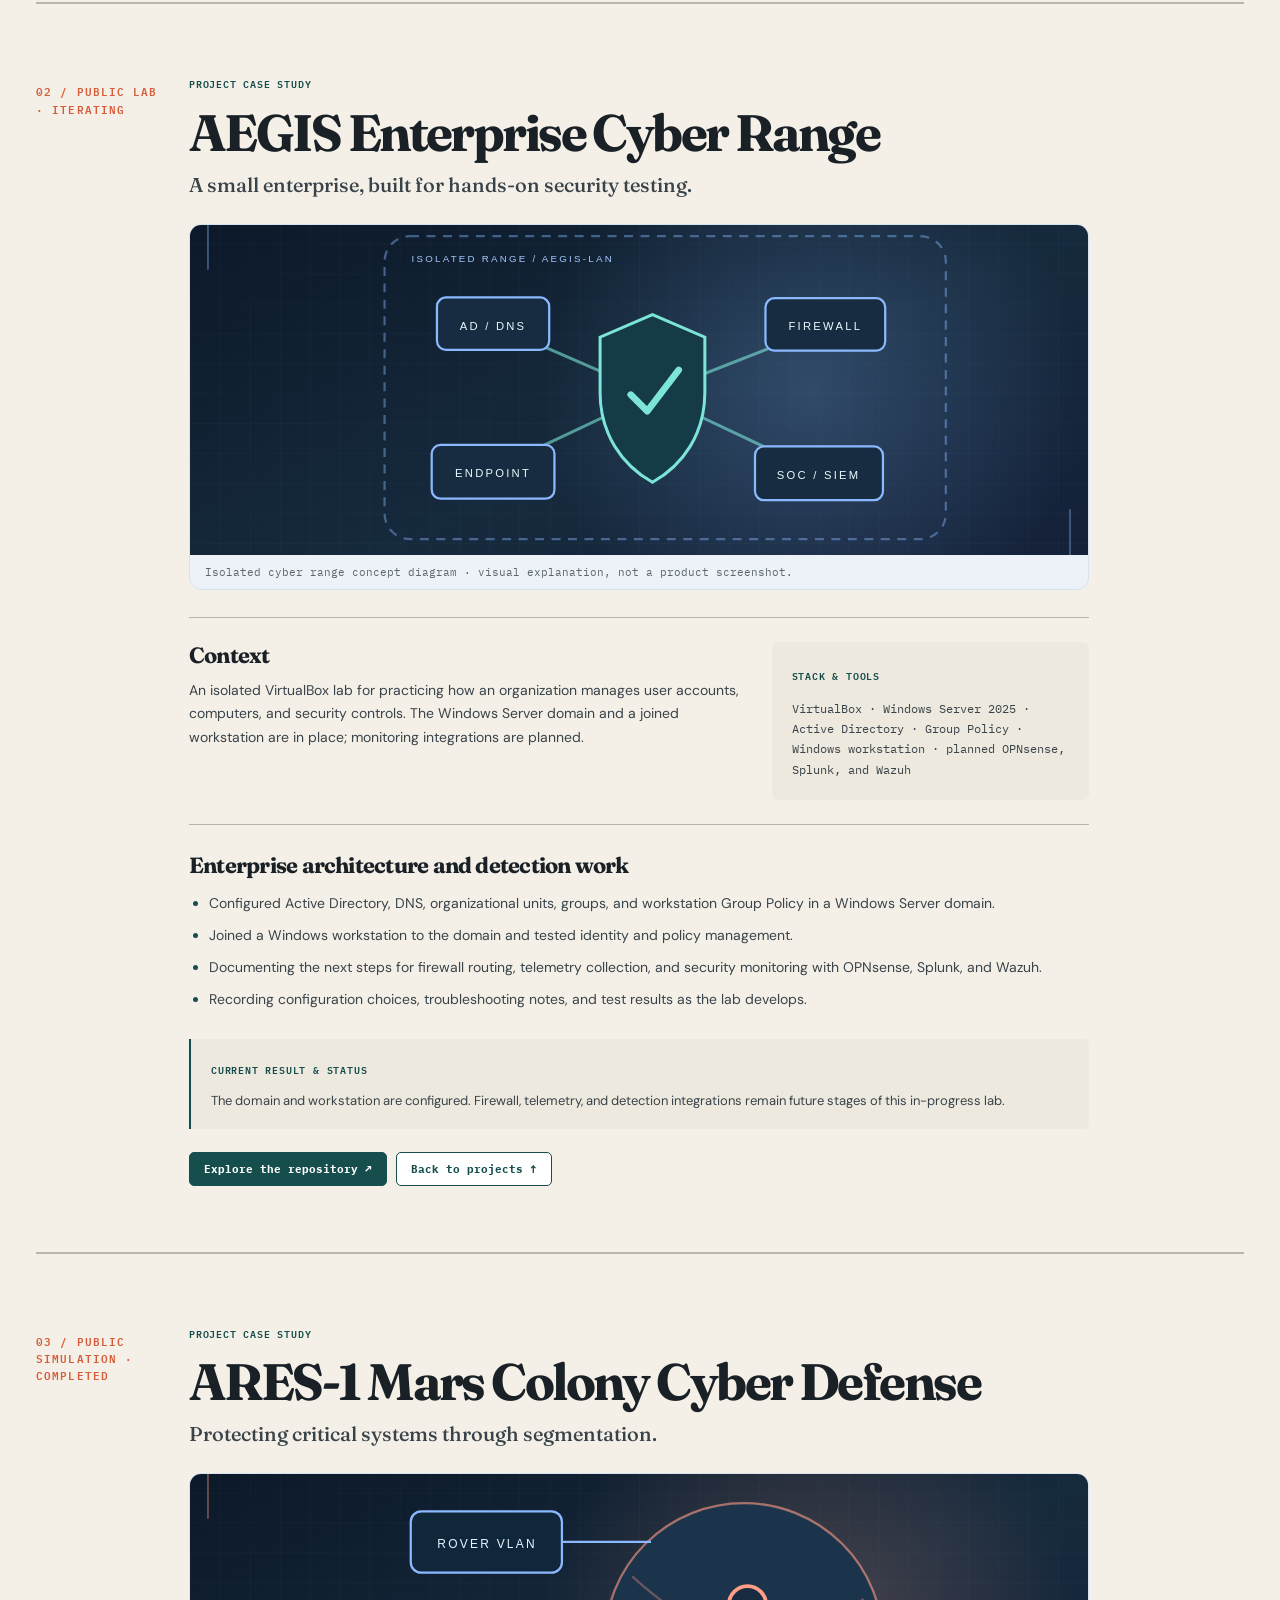
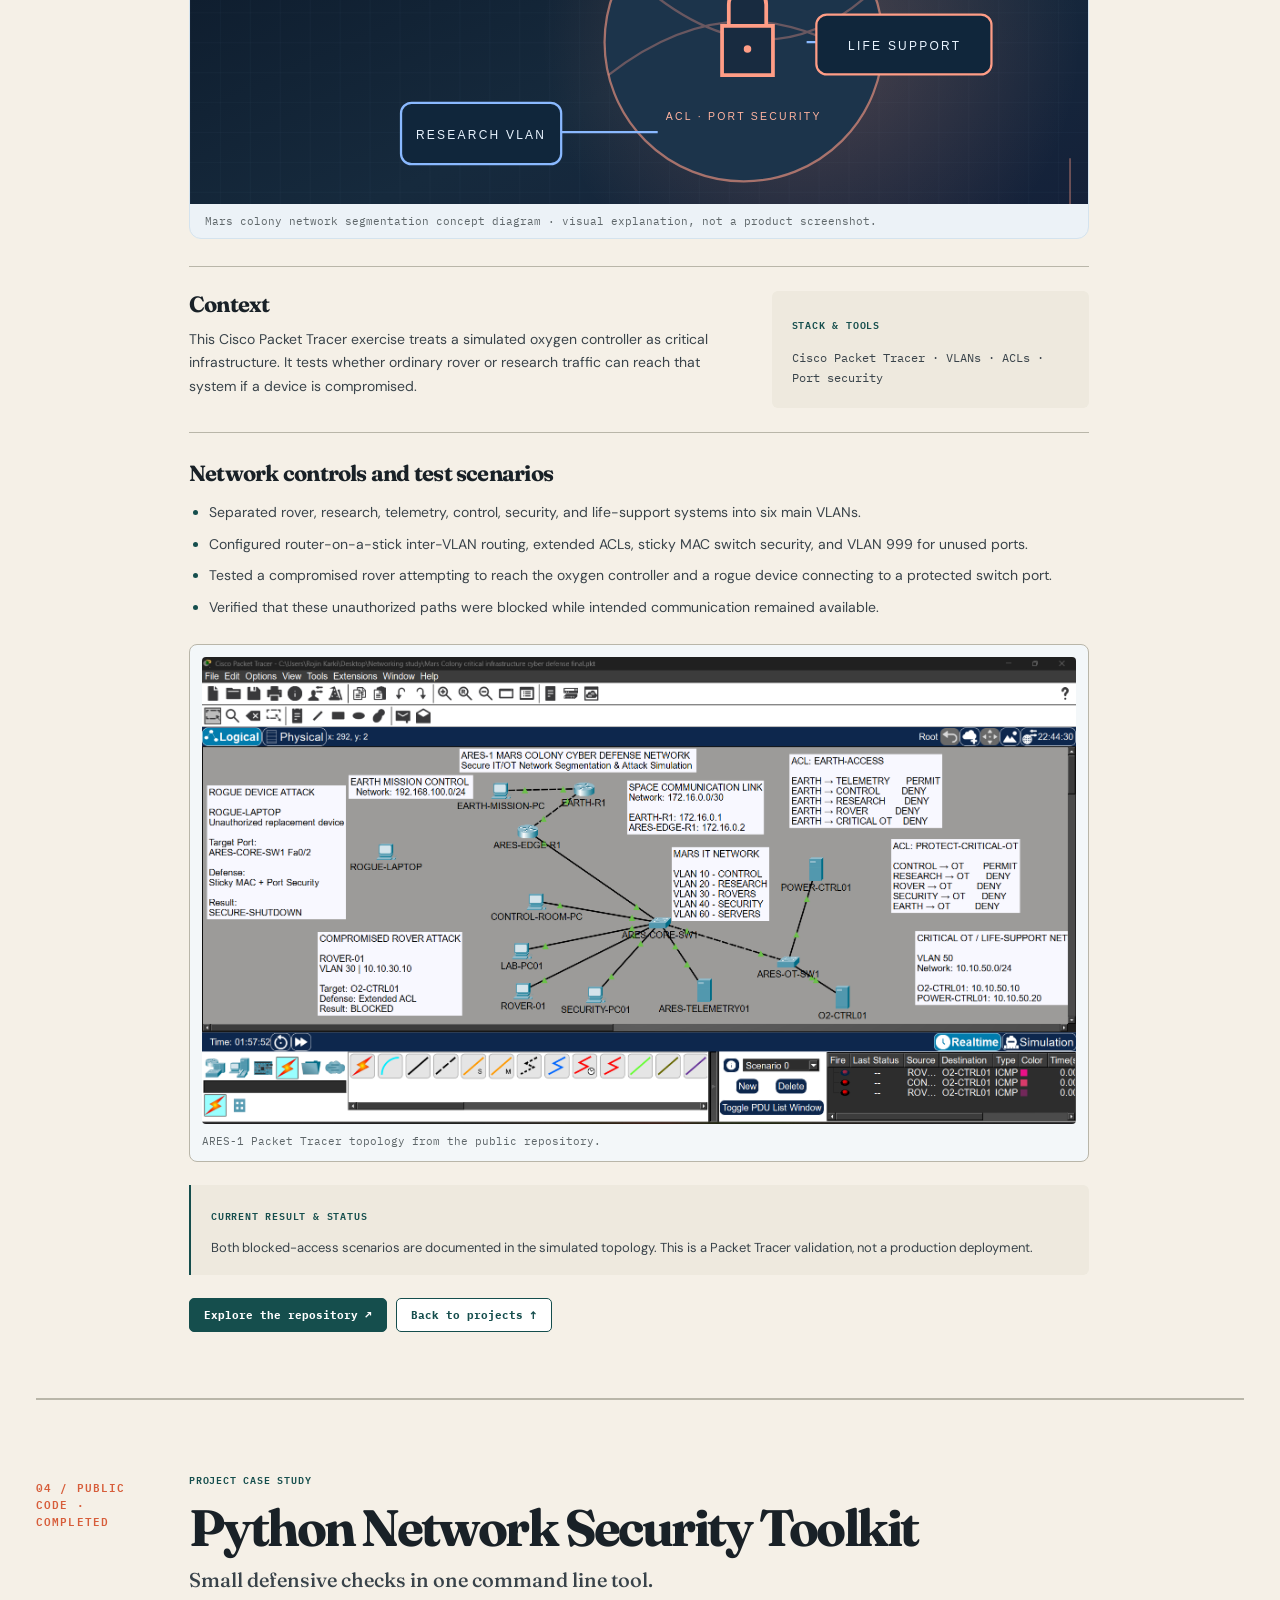
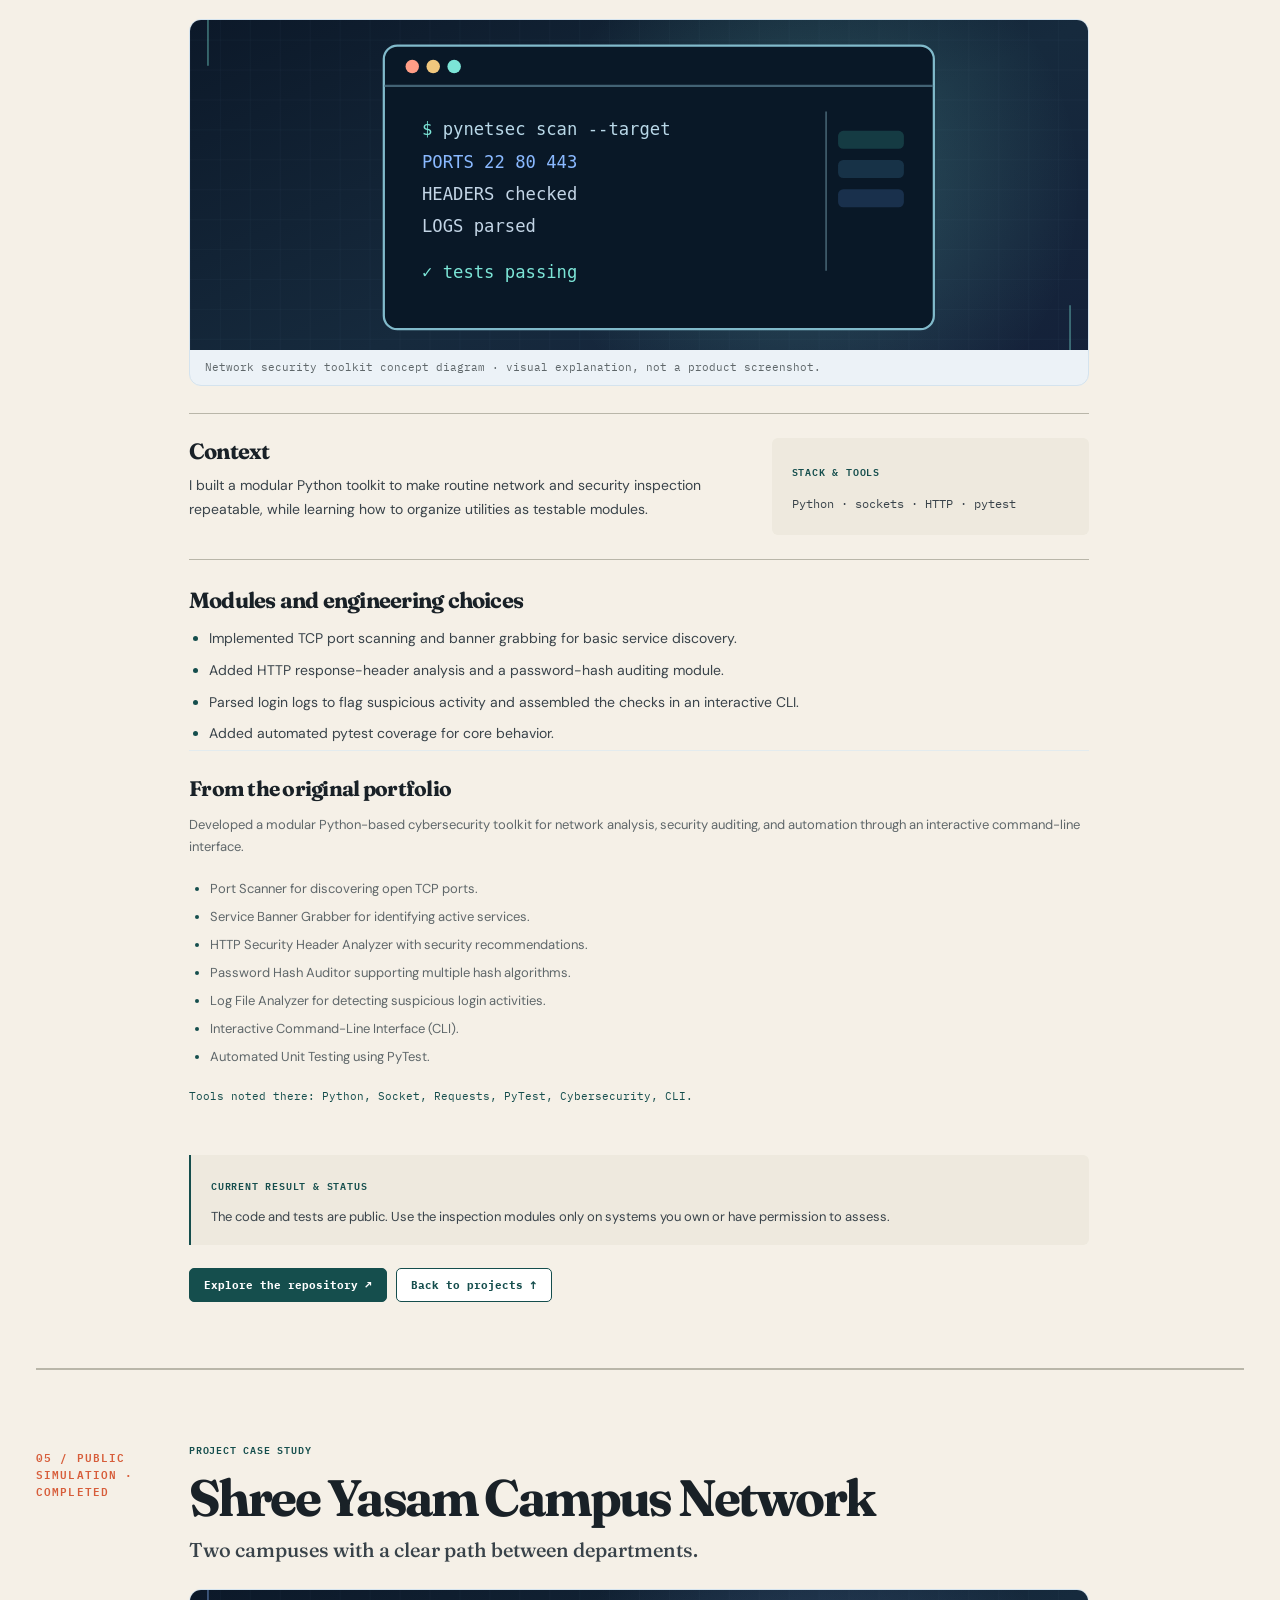
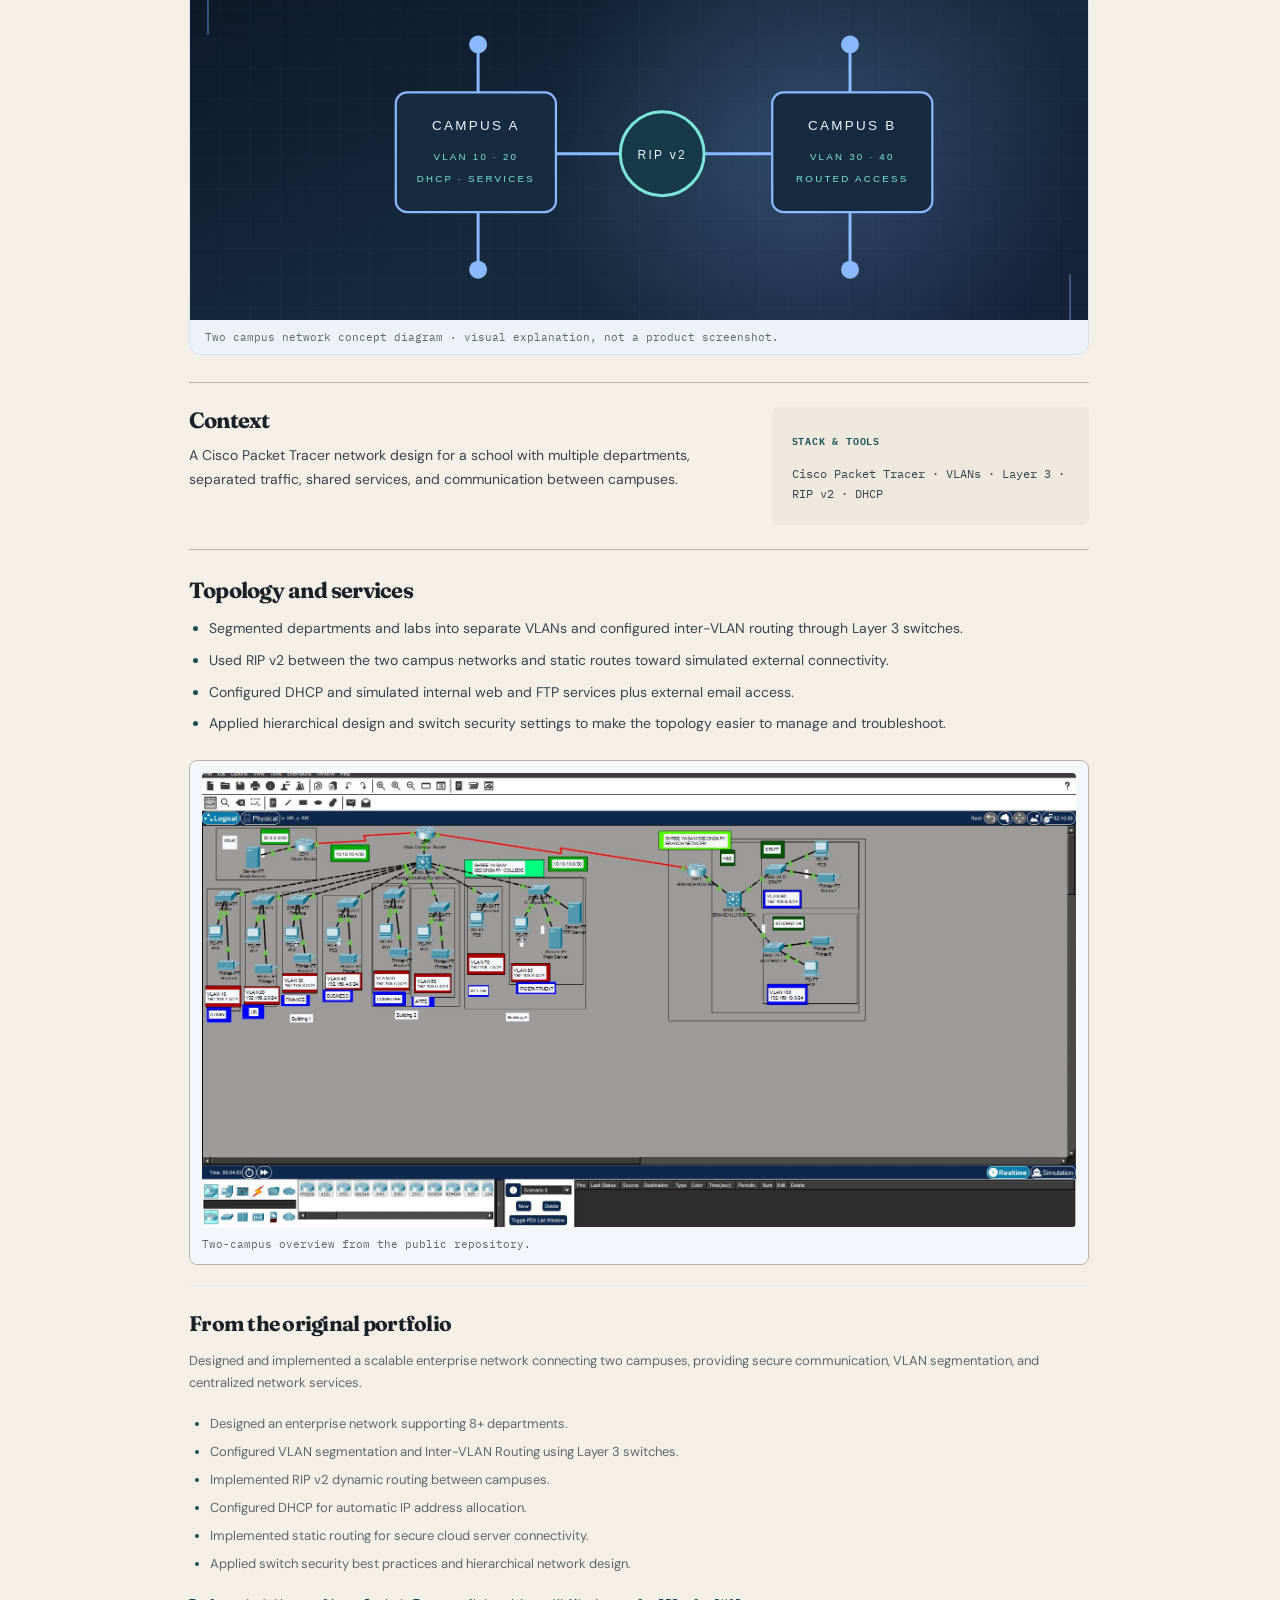
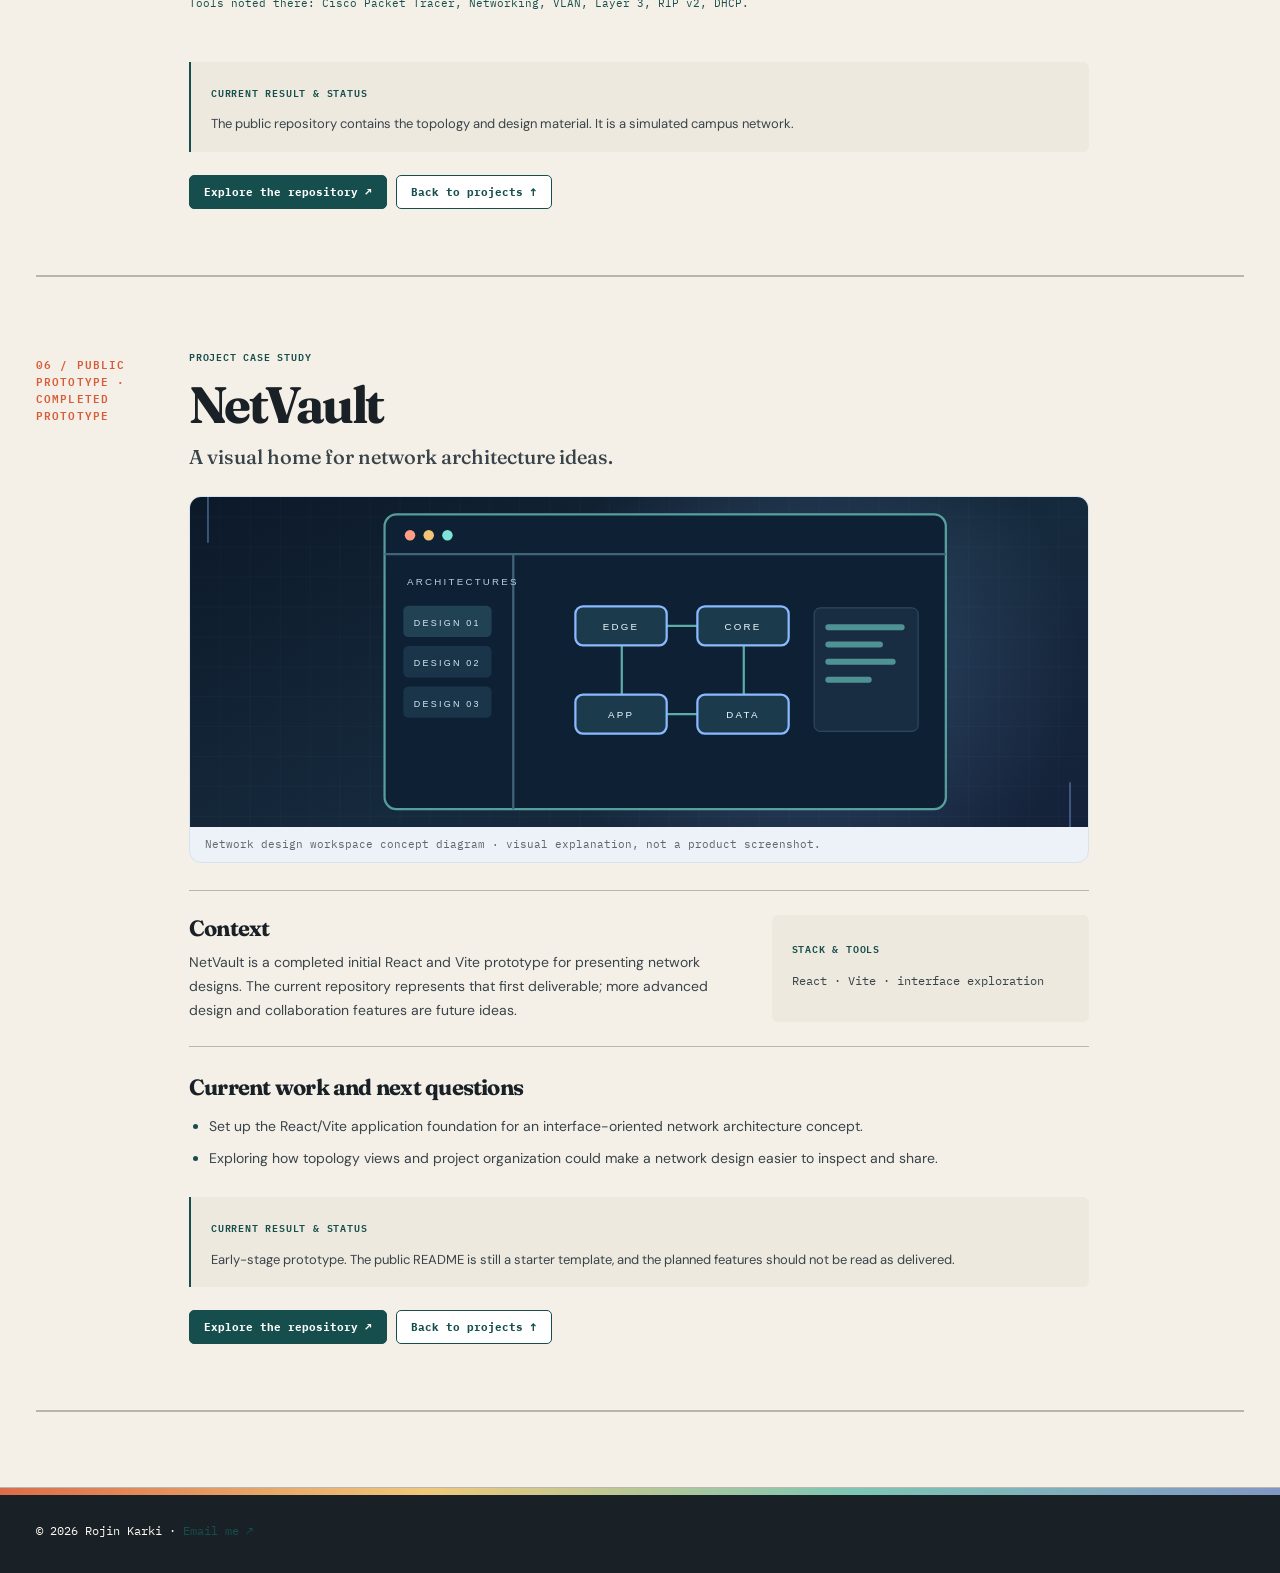
==== commit fc3328a1: "Load animated portfolio chapters" ====
--- a/portfolio-details.html
+++ b/portfolio-details.html
@@ -1,2 +1,2 @@
 <!doctype html>
-<html lang="en" data-theme="dark"><head><meta charset="utf-8"><meta name="viewport" content="width=device-width,initial-scale=1"><meta name="theme-color" content="#0b1420"><meta name="description" content="Rojin Karki — cybersecurity, networking and software projects in Sunnyvale, California."><script src="assets/js/theme.js"></script><link rel="stylesheet" href="assets/css/main.css"><link rel="stylesheet" href="assets/css/dark-signature.css"><link rel="stylesheet" href="assets/css/light-theme.css"><title>Project case studies — Rojin Karki</title><link rel="icon" type="image/svg+xml" href="favicon.svg"><link rel="canonical" href="https://rojinkarki.com.np/portfolio-details.html"><meta property="og:title" content="Project case studies — Rojin Karki"><meta property="og:description" content="Rojin Karki — cybersecurity, networking and software projects in Sunnyvale, California."><meta property="og:type" content="website"><meta property="og:url" content="https://rojinkarki.com.np/portfolio-details.html"><meta property="og:image" content="https://rojinkarki.com.np/assets/img/profile/profile.png"><link rel="stylesheet" href="assets/css/editorial-scroll.css?v=20261004-2"></head><body class="details-page"><a class="skip-link" href="#content">Skip to content</a><button class="header-toggle" type="button" aria-label="Open navigation" aria-controls="navmenu" aria-expanded="false">☰</button><button id="theme-toggle" class="theme-toggle" type="button" aria-label="Switch to light mode"><span class="theme-icon" aria-hidden="true">☀</span><span class="theme-label" aria-hidden="true">Light mode</span></button><header id="header" class="header d-flex flex-column" aria-label="Site navigation"><div class="header-container d-flex flex-column align-items-start"><nav id="navmenu" class="navmenu" aria-label="Main navigation"><ul><li><a href="index.html#hero"><span class="navicon" aria-hidden="true">⌂</span>Home</a></li><li><a href="index.html#about"><span class="navicon" aria-hidden="true">◈</span>About</a></li><li><a href="index.html#Project"><span class="navicon" aria-hidden="true">◇</span>Projects</a></li><li><a href="index.html#Skills"><span class="navicon" aria-hidden="true">⌘</span>Skills</a></li><li><a href="index.html#Experience"><span class="navicon" aria-hidden="true">▤</span>Experience</a></li><li><a href="index.html#Education"><span class="navicon" aria-hidden="true">▥</span>Education</a></li><li><a href="index.html#certifications"><span class="navicon" aria-hidden="true">✦</span>Certificates</a></li><li><a href="index.html#contact"><span class="navicon" aria-hidden="true">↗</span>Contact</a></li></ul></nav><div class="social-links"><a href="https://github.com/Rojinkarki" target="_blank" rel="noopener noreferrer" aria-label="GitHub">GH</a><a href="https://www.linkedin.com/in/rojinkarki/" target="_blank" rel="noopener noreferrer" aria-label="LinkedIn">in</a><a href="mailto:karkirojin999@gmail.com" aria-label="Email">@</a></div></div></header><main class="main" id="content"><div class="page-title"><div class="container"><span class="page-kicker">THE WORK / SIX CASE STUDIES</span><h1>Built, tested, and still building.</h1><p>Each project in context: the problem, my contribution, the technology, and where the work stands.</p><a class="btn btn-outline" href="index.html#Project">← Back to portfolio</a></div></div><nav class="case-nav container" aria-label="Project case studies"><a href="#sentinel-graph-ai">Sentinel Graph AI</a><a href="#aegis">AEGIS Enterprise Cyber Range</a><a href="#ares-1">ARES-1 Mars Colony Cyber Defense</a><a href="#py-netsec">Python Network Security Toolkit</a><a href="#campus">Shree Yasam Campus Network</a><a href="#netvault">NetVault</a></nav><div class="container case-layout"><article class="case-study" id="sentinel-graph-ai"><div class="case-number">01 / Private · In development</div><div class="case-content"><div class="case-heading"><span class="eyebrow">Project case study</span><h2>Sentinel Graph AI</h2><p class="tagline">Security relationships in one investigative view.</p></div><figure class="project-art-figure"><img src="assets/img/projects/sentinel-graph.svg" alt="Security graph concept diagram" loading="lazy"><figcaption>Security graph concept diagram · visual explanation, not a product screenshot.</figcaption></figure><div class="case-overview"><div><h3>Context</h3><p>Security analysts often move between disconnected inventories and findings. I am building an application that makes the relationships among assets, vulnerabilities, findings, and potential attack paths easier to follow.</p></div><div class="case-stack"><span class="eyebrow">Stack &amp; tools</span><p>FastAPI · PostgreSQL · Alembic · React · TypeScript</p></div></div><div class="case-work"><h3>Product concept and application architecture</h3><ul><li>Developing a FastAPI backend with PostgreSQL models and Alembic migrations for structured security records.</li><li>Building a React/TypeScript application shell and views for assets, vulnerabilities, findings, attack paths, assessments, and remediation.</li><li>Designing graph-oriented navigation to show context around a finding and support clearer investigation.</li></ul></div><div class="case-result"><span class="eyebrow">Current result &amp; status</span><p>Private build in progress. The models and interface structure exist in development; complete AI-assisted analysis and end-to-end workflows have not been released.</p></div><div class="case-actions"><a href="mailto:karkirojin999@gmail.com?subject=Sentinel%20Graph%20AI">Request a walkthrough ↗</a><a href="index.html#Project">Back to projects ↑</a></div></div></article><article class="case-study" id="aegis"><div class="case-number">02 / Public lab · Iterating</div><div class="case-content"><div class="case-heading"><span class="eyebrow">Project case study</span><h2>AEGIS Enterprise Cyber Range</h2><p class="tagline">A small enterprise, built for hands-on security testing.</p></div><figure class="project-art-figure"><img src="assets/img/projects/aegis-cyber-range.svg" alt="Isolated cyber range concept diagram" loading="lazy"><figcaption>Isolated cyber range concept diagram · visual explanation, not a product screenshot.</figcaption></figure><div class="case-overview"><div><h3>Context</h3><p>An isolated VirtualBox lab for practicing how an organization manages user accounts, computers, and security controls. The Windows Server domain and a joined workstation are in place; monitoring integrations are planned.</p></div><div class="case-stack"><span class="eyebrow">Stack &amp; tools</span><p>VirtualBox · Windows Server 2025 · Active Directory · Group Policy · Windows workstation · planned OPNsense, Splunk, and Wazuh</p></div></div><div class="case-work"><h3>Enterprise architecture and detection work</h3><ul><li>Configured Active Directory, DNS, organizational units, groups, and workstation Group Policy in a Windows Server domain.</li><li>Joined a Windows workstation to the domain and tested identity and policy management.</li><li>Documenting the next steps for firewall routing, telemetry collection, and security monitoring with OPNsense, Splunk, and Wazuh.</li><li>Recording configuration choices, troubleshooting notes, and test results as the lab develops.</li></ul></div><div class="case-result"><span class="eyebrow">Current result &amp; status</span><p>The domain and workstation are configured. Firewall, telemetry, and detection integrations remain future stages of this in-progress lab.</p></div><div class="case-actions"><a href="https://github.com/Rojinkarki/AEGIS-Enterprise-Cybersecurity-Home-Lab" target="_blank" rel="noopener noreferrer">Explore the repository ↗</a><a href="index.html#Project">Back to projects ↑</a></div></div></article><article class="case-study" id="ares-1"><div class="case-number">03 / Public simulation · Completed</div><div class="case-content"><div class="case-heading"><span class="eyebrow">Project case study</span><h2>ARES-1 Mars Colony Cyber Defense</h2><p class="tagline">Protecting critical systems through segmentation.</p></div><figure class="project-art-figure"><img src="assets/img/projects/ares-defense.svg" alt="Mars colony network segmentation concept diagram" loading="lazy"><figcaption>Mars colony network segmentation concept diagram · visual explanation, not a product screenshot.</figcaption></figure><div class="case-overview"><div><h3>Context</h3><p>This Cisco Packet Tracer exercise treats a simulated oxygen controller as critical infrastructure. It tests whether ordinary rover or research traffic can reach that system if a device is compromised.</p></div><div class="case-stack"><span class="eyebrow">Stack &amp; tools</span><p>Cisco Packet Tracer · VLANs · ACLs · Port security</p></div></div><div class="case-work"><h3>Network controls and test scenarios</h3><ul><li>Separated rover, research, telemetry, control, security, and life-support systems into six main VLANs.</li><li>Configured router-on-a-stick inter-VLAN routing, extended ACLs, sticky MAC switch security, and VLAN 999 for unused ports.</li><li>Tested a compromised rover attempting to reach the oxygen controller and a rogue device connecting to a protected switch port.</li><li>Verified that these unauthorized paths were blocked while intended communication remained available.</li></ul></div><figure class="project-figure"><img src="assets/img/ares-1-topology.png" alt="ARES-1 Packet Tracer topology from the public repository." loading="lazy"><figcaption>ARES-1 Packet Tracer topology from the public repository.</figcaption></figure><div class="case-result"><span class="eyebrow">Current result &amp; status</span><p>Both blocked-access scenarios are documented in the simulated topology. This is a Packet Tracer validation, not a production deployment.</p></div><div class="case-actions"><a href="https://github.com/Rojinkarki/ares-1-mars-colony-cyber-defense" target="_blank" rel="noopener noreferrer">Explore the repository ↗</a><a href="index.html#Project">Back to projects ↑</a></div></div></article><article class="case-study" id="py-netsec"><div class="case-number">04 / Public code · Completed</div><div class="case-content"><div class="case-heading"><span class="eyebrow">Project case study</span><h2>Python Network Security Toolkit</h2><p class="tagline">Small defensive checks in one command line tool.</p></div><figure class="project-art-figure"><img src="assets/img/projects/python-toolkit.svg" alt="Network security toolkit concept diagram" loading="lazy"><figcaption>Network security toolkit concept diagram · visual explanation, not a product screenshot.</figcaption></figure><div class="case-overview"><div><h3>Context</h3><p>I built a modular Python toolkit to make routine network and security inspection repeatable, while learning how to organize utilities as testable modules.</p></div><div class="case-stack"><span class="eyebrow">Stack &amp; tools</span><p>Python · sockets · HTTP · pytest</p></div></div><div class="case-work"><h3>Modules and engineering choices</h3><ul><li>Implemented TCP port scanning and banner grabbing for basic service discovery.</li><li>Added HTTP response-header analysis and a password-hash auditing module.</li><li>Parsed login logs to flag suspicious activity and assembled the checks in an interactive CLI.</li><li>Added automated pytest coverage for core behavior.</li></ul></div><div class="original-project-highlights"><h3>From the original portfolio</h3><p>Developed a modular Python-based cybersecurity toolkit for network analysis, security auditing, and automation through an interactive command-line interface.</p><ul><li>Port Scanner for discovering open TCP ports.</li><li>Service Banner Grabber for identifying active services.</li><li>HTTP Security Header Analyzer with security recommendations.</li><li>Password Hash Auditor supporting multiple hash algorithms.</li><li>Log File Analyzer for detecting suspicious login activities.</li><li>Interactive Command-Line Interface (CLI).</li><li>Automated Unit Testing using PyTest.</li></ul><p class="original-tools">Tools noted there: Python, Socket, Requests, PyTest, Cybersecurity, CLI.</p></div><div class="case-result"><span class="eyebrow">Current result &amp; status</span><p>The code and tests are public. Use the inspection modules only on systems you own or have permission to assess.</p></div><div class="case-actions"><a href="https://github.com/Rojinkarki/py-netsec-toolkit" target="_blank" rel="noopener noreferrer">Explore the repository ↗</a><a href="index.html#Project">Back to projects ↑</a></div></div></article><article class="case-study" id="campus"><div class="case-number">05 / Public simulation · Completed</div><div class="case-content"><div class="case-heading"><span class="eyebrow">Project case study</span><h2>Shree Yasam Campus Network</h2><p class="tagline">Two campuses with a clear path between departments.</p></div><figure class="project-art-figure"><img src="assets/img/projects/campus-network.svg" alt="Two campus network concept diagram" loading="lazy"><figcaption>Two campus network concept diagram · visual explanation, not a product screenshot.</figcaption></figure><div class="case-overview"><div><h3>Context</h3><p>A Cisco Packet Tracer network design for a school with multiple departments, separated traffic, shared services, and communication between campuses.</p></div><div class="case-stack"><span class="eyebrow">Stack &amp; tools</span><p>Cisco Packet Tracer · VLANs · Layer 3 · RIP v2 · DHCP</p></div></div><div class="case-work"><h3>Topology and services</h3><ul><li>Segmented departments and labs into separate VLANs and configured inter-VLAN routing through Layer 3 switches.</li><li>Used RIP v2 between the two campus networks and static routes toward simulated external connectivity.</li><li>Configured DHCP and simulated internal web and FTP services plus external email access.</li><li>Applied hierarchical design and switch security settings to make the topology easier to manage and troubleshoot.</li></ul></div><figure class="project-figure"><img src="assets/img/campus-overview.jpg" alt="Two-campus overview from the public repository." loading="lazy"><figcaption>Two-campus overview from the public repository.</figcaption></figure><div class="original-project-highlights"><h3>From the original portfolio</h3><p>Designed and implemented a scalable enterprise network connecting two campuses, providing secure communication, VLAN segmentation, and centralized network services.</p><ul><li>Designed an enterprise network supporting 8+ departments.</li><li>Configured VLAN segmentation and Inter-VLAN Routing using Layer 3 switches.</li><li>Implemented RIP v2 dynamic routing between campuses.</li><li>Configured DHCP for automatic IP address allocation.</li><li>Implemented static routing for secure cloud server connectivity.</li><li>Applied switch security best practices and hierarchical network design.</li></ul><p class="original-tools">Tools noted there: Cisco Packet Tracer, Networking, VLAN, Layer 3, RIP v2, DHCP.</p></div><div class="case-result"><span class="eyebrow">Current result &amp; status</span><p>The public repository contains the topology and design material. It is a simulated campus network.</p></div><div class="case-actions"><a href="https://github.com/Rojinkarki/shree-yasam-campus-network-design" target="_blank" rel="noopener noreferrer">Explore the repository ↗</a><a href="index.html#Project">Back to projects ↑</a></div></div></article><article class="case-study" id="netvault"><div class="case-number">06 / Public prototype · Completed prototype</div><div class="case-content"><div class="case-heading"><span class="eyebrow">Project case study</span><h2>NetVault</h2><p class="tagline">A visual home for network architecture ideas.</p></div><figure class="project-art-figure"><img src="assets/img/projects/netvault.svg" alt="Network design workspace concept diagram" loading="lazy"><figcaption>Network design workspace concept diagram · visual explanation, not a product screenshot.</figcaption></figure><div class="case-overview"><div><h3>Context</h3><p>NetVault is a completed initial React and Vite prototype for presenting network designs. The current repository represents that first deliverable; more advanced design and collaboration features are future ideas.</p></div><div class="case-stack"><span class="eyebrow">Stack &amp; tools</span><p>React · Vite · interface exploration</p></div></div><div class="case-work"><h3>Current work and next questions</h3><ul><li>Set up the React/Vite application foundation for an interface-oriented network architecture concept.</li><li>Exploring how topology views and project organization could make a network design easier to inspect and share.</li></ul></div><div class="case-result"><span class="eyebrow">Current result &amp; status</span><p>Early-stage prototype. The public README is still a starter template, and the planned features should not be read as delivered.</p></div><div class="case-actions"><a href="https://github.com/Rojinkarki/NetVault" target="_blank" rel="noopener noreferrer">Explore the repository ↗</a><a href="index.html#Project">Back to projects ↑</a></div></div></article></div></main><footer class="footer"><div class="container">© <span id="year">2026</span> Rojin Karki · <a href="mailto:karkirojin999@gmail.com">Email me ↗</a></div></footer><a href="#content" id="scroll-top" class="scroll-top d-flex align-items-center justify-content-center" aria-label="Back to top">↑</a><script src="assets/js/main.js" defer></script><aside class="portfolio-assistant" aria-label="Rojin portfolio assistant"><button class="assistant-launcher" type="button" aria-label="Open portfolio assistant" aria-expanded="false" aria-controls="assistant-panel"><span class="launcher-icon" aria-hidden="true">✳</span><span class="launcher-label">Ask about Rojin</span></button><section id="assistant-panel" class="assistant-panel" aria-label="Portfolio assistant conversation" hidden><header class="assistant-header"><div class="assistant-avatar" aria-hidden="true">RK</div><div><span class="assistant-overline">A QUICK GUIDE TO MY WORK</span><h2>Ask about Rojin</h2><p>Answers about Rojin and his work.</p></div><button class="assistant-close" type="button" aria-label="Close assistant">×</button></header><div class="assistant-messages" role="log" aria-live="polite" aria-relevant="additions text"><div class="assistant-message assistant-bot">Hi! Ask about Rojin's projects, skills, experience, or education. I can answer 100+ questions from this portfolio.</div></div><div class="assistant-prompts" aria-label="Suggested questions"><button type="button">Who is Rojin Karki?</button><button type="button">What is Sentinel Graph AI?</button><button type="button">What projects has Rojin built?</button></div><form class="assistant-form"><label for="assistant-input" class="visually-hidden">Ask a question about Rojin</label><input id="assistant-input" name="question" autocomplete="off" maxlength="240" placeholder="Ask about projects, skills, experience..."><button type="submit" aria-label="Send question">↗</button></form><div class="assistant-foot"><span>Private on this device · No AI API required</span></div></section></aside><script src="assets/js/portfolio-knowledge.js" defer></script><script src="assets/js/portfolio-assistant.js" defer></script></body></html>+<html lang="en" data-theme="dark"><head><meta charset="utf-8"><meta name="viewport" content="width=device-width,initial-scale=1"><meta name="theme-color" content="#0b1420"><meta name="description" content="Rojin Karki — cybersecurity, networking and software projects in Sunnyvale, California."><script src="assets/js/theme.js?v=20261004-1"></script><link rel="stylesheet" href="assets/css/main.css"><link rel="stylesheet" href="assets/css/dark-signature.css"><link rel="stylesheet" href="assets/css/light-theme.css"><title>Project case studies — Rojin Karki</title><link rel="icon" type="image/svg+xml" href="favicon.svg"><link rel="canonical" href="https://rojinkarki.com.np/portfolio-details.html"><meta property="og:title" content="Project case studies — Rojin Karki"><meta property="og:description" content="Rojin Karki — cybersecurity, networking and software projects in Sunnyvale, California."><meta property="og:type" content="website"><meta property="og:url" content="https://rojinkarki.com.np/portfolio-details.html"><meta property="og:image" content="https://rojinkarki.com.np/assets/img/profile/profile.png"><link rel="stylesheet" href="assets/css/editorial-scroll.css?v=20261004-5"><link rel="stylesheet" href="assets/css/section-motion.css?v=20261004-1"></head><body class="details-page"><div class="scroll-progress" aria-hidden="true"><span></span></div><a class="skip-link" href="#content">Skip to content</a><button class="header-toggle" type="button" aria-label="Open navigation" aria-controls="navmenu" aria-expanded="false">☰</button><button id="theme-toggle" class="theme-toggle" type="button" aria-label="Switch to light mode"><span class="theme-icon" aria-hidden="true">☀</span><span class="theme-label" aria-hidden="true">Light mode</span></button><header id="header" class="header d-flex flex-column" aria-label="Site navigation"><div class="header-container d-flex flex-column align-items-start"><nav id="navmenu" class="navmenu" aria-label="Main navigation"><ul><li><a href="index.html#hero"><span class="navicon" aria-hidden="true">⌂</span>Home</a></li><li><a href="index.html#about"><span class="navicon" aria-hidden="true">◈</span>About</a></li><li><a href="index.html#Project"><span class="navicon" aria-hidden="true">◇</span>Projects</a></li><li><a href="index.html#Skills"><span class="navicon" aria-hidden="true">⌘</span>Skills</a></li><li><a href="index.html#Experience"><span class="navicon" aria-hidden="true">▤</span>Experience</a></li><li><a href="index.html#Education"><span class="navicon" aria-hidden="true">▥</span>Education</a></li><li><a href="index.html#certifications"><span class="navicon" aria-hidden="true">✦</span>Certificates</a></li><li><a href="index.html#contact"><span class="navicon" aria-hidden="true">↗</span>Contact</a></li></ul></nav><div class="social-links"><a href="https://github.com/Rojinkarki" target="_blank" rel="noopener noreferrer" aria-label="GitHub">GH</a><a href="https://www.linkedin.com/in/rojinkarki/" target="_blank" rel="noopener noreferrer" aria-label="LinkedIn">in</a><a href="mailto:karkirojin999@gmail.com" aria-label="Email">@</a></div></div></header><main class="main" id="content"><div class="page-title"><div class="container"><span class="page-kicker">THE WORK / SIX CASE STUDIES</span><h1>Built, tested, and still building.</h1><p>Each project in context: the problem, my contribution, the technology, and where the work stands.</p><a class="btn btn-outline" href="index.html#Project">← Back to portfolio</a></div></div><nav class="case-nav container" aria-label="Project case studies"><a href="#sentinel-graph-ai">Sentinel Graph AI</a><a href="#aegis">AEGIS Enterprise Cyber Range</a><a href="#ares-1">ARES-1 Mars Colony Cyber Defense</a><a href="#py-netsec">Python Network Security Toolkit</a><a href="#campus">Shree Yasam Campus Network</a><a href="#netvault">NetVault</a></nav><div class="container case-layout"><article class="case-study" id="sentinel-graph-ai"><div class="case-number">01 / Private · In development</div><div class="case-content"><div class="case-heading"><span class="eyebrow">Project case study</span><h2>Sentinel Graph AI</h2><p class="tagline">Security relationships in one investigative view.</p></div><figure class="project-art-figure"><img src="assets/img/projects/sentinel-graph.svg" alt="Security graph concept diagram" loading="lazy"><figcaption>Security graph concept diagram · visual explanation, not a product screenshot.</figcaption></figure><div class="case-overview"><div><h3>Context</h3><p>Security analysts often move between disconnected inventories and findings. I am building an application that makes the relationships among assets, vulnerabilities, findings, and potential attack paths easier to follow.</p></div><div class="case-stack"><span class="eyebrow">Stack &amp; tools</span><p>FastAPI · PostgreSQL · Alembic · React · TypeScript</p></div></div><div class="case-work"><h3>Product concept and application architecture</h3><ul><li>Developing a FastAPI backend with PostgreSQL models and Alembic migrations for structured security records.</li><li>Building a React/TypeScript application shell and views for assets, vulnerabilities, findings, attack paths, assessments, and remediation.</li><li>Designing graph-oriented navigation to show context around a finding and support clearer investigation.</li></ul></div><div class="case-result"><span class="eyebrow">Current result &amp; status</span><p>Private build in progress. The models and interface structure exist in development; complete AI-assisted analysis and end-to-end workflows have not been released.</p></div><div class="case-actions"><a href="mailto:karkirojin999@gmail.com?subject=Sentinel%20Graph%20AI">Request a walkthrough ↗</a><a href="index.html#Project">Back to projects ↑</a></div></div></article><article class="case-study" id="aegis"><div class="case-number">02 / Public lab · Iterating</div><div class="case-content"><div class="case-heading"><span class="eyebrow">Project case study</span><h2>AEGIS Enterprise Cyber Range</h2><p class="tagline">A small enterprise, built for hands-on security testing.</p></div><figure class="project-art-figure"><img src="assets/img/projects/aegis-cyber-range.svg" alt="Isolated cyber range concept diagram" loading="lazy"><figcaption>Isolated cyber range concept diagram · visual explanation, not a product screenshot.</figcaption></figure><div class="case-overview"><div><h3>Context</h3><p>An isolated VirtualBox lab for practicing how an organization manages user accounts, computers, and security controls. The Windows Server domain and a joined workstation are in place; monitoring integrations are planned.</p></div><div class="case-stack"><span class="eyebrow">Stack &amp; tools</span><p>VirtualBox · Windows Server 2025 · Active Directory · Group Policy · Windows workstation · planned OPNsense, Splunk, and Wazuh</p></div></div><div class="case-work"><h3>Enterprise architecture and detection work</h3><ul><li>Configured Active Directory, DNS, organizational units, groups, and workstation Group Policy in a Windows Server domain.</li><li>Joined a Windows workstation to the domain and tested identity and policy management.</li><li>Documenting the next steps for firewall routing, telemetry collection, and security monitoring with OPNsense, Splunk, and Wazuh.</li><li>Recording configuration choices, troubleshooting notes, and test results as the lab develops.</li></ul></div><div class="case-result"><span class="eyebrow">Current result &amp; status</span><p>The domain and workstation are configured. Firewall, telemetry, and detection integrations remain future stages of this in-progress lab.</p></div><div class="case-actions"><a href="https://github.com/Rojinkarki/AEGIS-Enterprise-Cybersecurity-Home-Lab" target="_blank" rel="noopener noreferrer">Explore the repository ↗</a><a href="index.html#Project">Back to projects ↑</a></div></div></article><article class="case-study" id="ares-1"><div class="case-number">03 / Public simulation · Completed</div><div class="case-content"><div class="case-heading"><span class="eyebrow">Project case study</span><h2>ARES-1 Mars Colony Cyber Defense</h2><p class="tagline">Protecting critical systems through segmentation.</p></div><figure class="project-art-figure"><img src="assets/img/projects/ares-defense.svg" alt="Mars colony network segmentation concept diagram" loading="lazy"><figcaption>Mars colony network segmentation concept diagram · visual explanation, not a product screenshot.</figcaption></figure><div class="case-overview"><div><h3>Context</h3><p>This Cisco Packet Tracer exercise treats a simulated oxygen controller as critical infrastructure. It tests whether ordinary rover or research traffic can reach that system if a device is compromised.</p></div><div class="case-stack"><span class="eyebrow">Stack &amp; tools</span><p>Cisco Packet Tracer · VLANs · ACLs · Port security</p></div></div><div class="case-work"><h3>Network controls and test scenarios</h3><ul><li>Separated rover, research, telemetry, control, security, and life-support systems into six main VLANs.</li><li>Configured router-on-a-stick inter-VLAN routing, extended ACLs, sticky MAC switch security, and VLAN 999 for unused ports.</li><li>Tested a compromised rover attempting to reach the oxygen controller and a rogue device connecting to a protected switch port.</li><li>Verified that these unauthorized paths were blocked while intended communication remained available.</li></ul></div><figure class="project-figure"><img src="assets/img/ares-1-topology.png" alt="ARES-1 Packet Tracer topology from the public repository." loading="lazy"><figcaption>ARES-1 Packet Tracer topology from the public repository.</figcaption></figure><div class="case-result"><span class="eyebrow">Current result &amp; status</span><p>Both blocked-access scenarios are documented in the simulated topology. This is a Packet Tracer validation, not a production deployment.</p></div><div class="case-actions"><a href="https://github.com/Rojinkarki/ares-1-mars-colony-cyber-defense" target="_blank" rel="noopener noreferrer">Explore the repository ↗</a><a href="index.html#Project">Back to projects ↑</a></div></div></article><article class="case-study" id="py-netsec"><div class="case-number">04 / Public code · Completed</div><div class="case-content"><div class="case-heading"><span class="eyebrow">Project case study</span><h2>Python Network Security Toolkit</h2><p class="tagline">Small defensive checks in one command line tool.</p></div><figure class="project-art-figure"><img src="assets/img/projects/python-toolkit.svg" alt="Network security toolkit concept diagram" loading="lazy"><figcaption>Network security toolkit concept diagram · visual explanation, not a product screenshot.</figcaption></figure><div class="case-overview"><div><h3>Context</h3><p>I built a modular Python toolkit to make routine network and security inspection repeatable, while learning how to organize utilities as testable modules.</p></div><div class="case-stack"><span class="eyebrow">Stack &amp; tools</span><p>Python · sockets · HTTP · pytest</p></div></div><div class="case-work"><h3>Modules and engineering choices</h3><ul><li>Implemented TCP port scanning and banner grabbing for basic service discovery.</li><li>Added HTTP response-header analysis and a password-hash auditing module.</li><li>Parsed login logs to flag suspicious activity and assembled the checks in an interactive CLI.</li><li>Added automated pytest coverage for core behavior.</li></ul></div><div class="original-project-highlights"><h3>From the original portfolio</h3><p>Developed a modular Python-based cybersecurity toolkit for network analysis, security auditing, and automation through an interactive command-line interface.</p><ul><li>Port Scanner for discovering open TCP ports.</li><li>Service Banner Grabber for identifying active services.</li><li>HTTP Security Header Analyzer with security recommendations.</li><li>Password Hash Auditor supporting multiple hash algorithms.</li><li>Log File Analyzer for detecting suspicious login activities.</li><li>Interactive Command-Line Interface (CLI).</li><li>Automated Unit Testing using PyTest.</li></ul><p class="original-tools">Tools noted there: Python, Socket, Requests, PyTest, Cybersecurity, CLI.</p></div><div class="case-result"><span class="eyebrow">Current result &amp; status</span><p>The code and tests are public. Use the inspection modules only on systems you own or have permission to assess.</p></div><div class="case-actions"><a href="https://github.com/Rojinkarki/py-netsec-toolkit" target="_blank" rel="noopener noreferrer">Explore the repository ↗</a><a href="index.html#Project">Back to projects ↑</a></div></div></article><article class="case-study" id="campus"><div class="case-number">05 / Public simulation · Completed</div><div class="case-content"><div class="case-heading"><span class="eyebrow">Project case study</span><h2>Shree Yasam Campus Network</h2><p class="tagline">Two campuses with a clear path between departments.</p></div><figure class="project-art-figure"><img src="assets/img/projects/campus-network.svg" alt="Two campus network concept diagram" loading="lazy"><figcaption>Two campus network concept diagram · visual explanation, not a product screenshot.</figcaption></figure><div class="case-overview"><div><h3>Context</h3><p>A Cisco Packet Tracer network design for a school with multiple departments, separated traffic, shared services, and communication between campuses.</p></div><div class="case-stack"><span class="eyebrow">Stack &amp; tools</span><p>Cisco Packet Tracer · VLANs · Layer 3 · RIP v2 · DHCP</p></div></div><div class="case-work"><h3>Topology and services</h3><ul><li>Segmented departments and labs into separate VLANs and configured inter-VLAN routing through Layer 3 switches.</li><li>Used RIP v2 between the two campus networks and static routes toward simulated external connectivity.</li><li>Configured DHCP and simulated internal web and FTP services plus external email access.</li><li>Applied hierarchical design and switch security settings to make the topology easier to manage and troubleshoot.</li></ul></div><figure class="project-figure"><img src="assets/img/campus-overview.jpg" alt="Two-campus overview from the public repository." loading="lazy"><figcaption>Two-campus overview from the public repository.</figcaption></figure><div class="original-project-highlights"><h3>From the original portfolio</h3><p>Designed and implemented a scalable enterprise network connecting two campuses, providing secure communication, VLAN segmentation, and centralized network services.</p><ul><li>Designed an enterprise network supporting 8+ departments.</li><li>Configured VLAN segmentation and Inter-VLAN Routing using Layer 3 switches.</li><li>Implemented RIP v2 dynamic routing between campuses.</li><li>Configured DHCP for automatic IP address allocation.</li><li>Implemented static routing for secure cloud server connectivity.</li><li>Applied switch security best practices and hierarchical network design.</li></ul><p class="original-tools">Tools noted there: Cisco Packet Tracer, Networking, VLAN, Layer 3, RIP v2, DHCP.</p></div><div class="case-result"><span class="eyebrow">Current result &amp; status</span><p>The public repository contains the topology and design material. It is a simulated campus network.</p></div><div class="case-actions"><a href="https://github.com/Rojinkarki/shree-yasam-campus-network-design" target="_blank" rel="noopener noreferrer">Explore the repository ↗</a><a href="index.html#Project">Back to projects ↑</a></div></div></article><article class="case-study" id="netvault"><div class="case-number">06 / Public prototype · Completed prototype</div><div class="case-content"><div class="case-heading"><span class="eyebrow">Project case study</span><h2>NetVault</h2><p class="tagline">A visual home for network architecture ideas.</p></div><figure class="project-art-figure"><img src="assets/img/projects/netvault.svg" alt="Network design workspace concept diagram" loading="lazy"><figcaption>Network design workspace concept diagram · visual explanation, not a product screenshot.</figcaption></figure><div class="case-overview"><div><h3>Context</h3><p>NetVault is a completed initial React and Vite prototype for presenting network designs. The current repository represents that first deliverable; more advanced design and collaboration features are future ideas.</p></div><div class="case-stack"><span class="eyebrow">Stack &amp; tools</span><p>React · Vite · interface exploration</p></div></div><div class="case-work"><h3>Current work and next questions</h3><ul><li>Set up the React/Vite application foundation for an interface-oriented network architecture concept.</li><li>Exploring how topology views and project organization could make a network design easier to inspect and share.</li></ul></div><div class="case-result"><span class="eyebrow">Current result &amp; status</span><p>Early-stage prototype. The public README is still a starter template, and the planned features should not be read as delivered.</p></div><div class="case-actions"><a href="https://github.com/Rojinkarki/NetVault" target="_blank" rel="noopener noreferrer">Explore the repository ↗</a><a href="index.html#Project">Back to projects ↑</a></div></div></article></div></main><footer class="footer"><div class="container">© <span id="year">2026</span> Rojin Karki · <a href="mailto:karkirojin999@gmail.com">Email me ↗</a></div></footer><a href="#content" id="scroll-top" class="scroll-top d-flex align-items-center justify-content-center" aria-label="Back to top">↑</a><script src="assets/js/main.js" defer></script><script src="assets/js/scroll-motion.js?v=20261004-2" defer></script><aside class="portfolio-assistant" aria-label="Rojin portfolio assistant"><button class="assistant-launcher" type="button" aria-label="Open portfolio assistant" aria-expanded="false" aria-controls="assistant-panel"><span class="launcher-icon" aria-hidden="true">✳</span><span class="launcher-label">Ask about Rojin</span></button><section id="assistant-panel" class="assistant-panel" aria-label="Portfolio assistant conversation" hidden><header class="assistant-header"><div class="assistant-avatar" aria-hidden="true">RK</div><div><span class="assistant-overline">A QUICK GUIDE TO MY WORK</span><h2>Ask about Rojin</h2><p>Answers about Rojin and his work.</p></div><button class="assistant-close" type="button" aria-label="Close assistant">×</button></header><div class="assistant-messages" role="log" aria-live="polite" aria-relevant="additions text"><div class="assistant-message assistant-bot">Hi! Ask about Rojin's projects, skills, experience, or education. I can answer 100+ questions from this portfolio.</div></div><div class="assistant-prompts" aria-label="Suggested questions"><button type="button">Who is Rojin Karki?</button><button type="button">What is Sentinel Graph AI?</button><button type="button">What projects has Rojin built?</button></div><form class="assistant-form"><label for="assistant-input" class="visually-hidden">Ask a question about Rojin</label><input id="assistant-input" name="question" autocomplete="off" maxlength="240" placeholder="Ask about projects, skills, experience..."><button type="submit" aria-label="Send question">↗</button></form><div class="assistant-foot"><span>Private on this device · No AI API required</span></div></section></aside><script src="assets/js/portfolio-knowledge.js" defer></script><script src="assets/js/portfolio-assistant.js" defer></script></body></html>
--- a/assets/css/editorial-scroll.css
+++ b/assets/css/editorial-scroll.css
@@ -84,7 +84,7 @@
 }
 .hero .row { align-items:center; }
 html[data-theme] .hero-text { border:0; padding:28px 0; position:relative; }
-html[data-theme] .hero-text::before { content:'HELLO, I AM'!important; display:block!important; color:var(--alert); font:700 12px var(--mono); letter-spacing:.16em; margin-bottom:21px; }
+html[data-theme] .hero-text::before { content:'HELLO, I AM'!important; display:block!important; width:max-content; padding:0!important; border:0!important; background:none!important; color:var(--alert); font:700 12px var(--mono); letter-spacing:.16em; margin-bottom:21px; }
 html[data-theme] .hero-text h1 {
   max-width:700px; background:none; background-clip:initial; color:var(--text); -webkit-text-fill-color:var(--text);
   font:700 clamp(78px,9.2vw,158px)/.83 var(--heading); letter-spacing:-.077em; margin:0 0 35px;
@@ -195,15 +195,92 @@
 html[data-theme] .case-overview p, html[data-theme] .case-work li, html[data-theme] .case-result p { color:var(--soft); }
 html[data-theme] .case-heading h2 { font-family:var(--heading); }
 
-/* Movement follows the reader without hiding content when scroll timelines are unavailable. */
-@supports (animation-timeline:view()) {
-  @media (prefers-reduced-motion:no-preference) {
-    .project-card, .experience-card, .education-card, .cert-card { animation:chapter-arrive both ease-out; animation-timeline:view(); animation-range:entry 0% entry 28%; }
-    .project-card:nth-child(2n) .project-art { animation:art-glide both linear; animation-timeline:view(); animation-range:entry 0% exit 100%; }
-  }
-}
-@keyframes chapter-arrive { from { opacity:.65; transform:translateY(32px); } to { opacity:1; transform:translateY(0); } }
-@keyframes art-glide { from { transform:scale(1.08) translateX(-2%); } to { transform:scale(1.08) translateX(2%); } }
+/* Colorful project posters keep the complete diagrams visible in a paper-cut frame. */
+html[data-theme] .projects { background:
+  radial-gradient(circle at 100% 4%,#e1bcae64,transparent 23%),
+  radial-gradient(circle at 0% 52%,#a6c8bf50,transparent 20%),var(--base-2); }
+html[data-theme="dark"] .projects { background:
+  radial-gradient(circle at 100% 4%,#7745373d,transparent 23%),
+  radial-gradient(circle at 0% 52%,#316c644a,transparent 20%),var(--base-2); }
+html[data-theme] .project-grid { gap:clamp(40px,6vw,86px); }
+html[data-theme] .project-card {
+  --poster-a:#c5ece2; --poster-b:#76b7a9; --poster-ink:#144b46;
+  border:1.5px solid var(--text); box-shadow:10px 10px 0 var(--text);
+  transition:box-shadow .35s ease,border-color .35s ease,transform .5s cubic-bezier(.2,.7,.2,1);
+}
+html[data-theme] .project-card:nth-child(2) { --poster-a:#dddcfa; --poster-b:#9b9ce0; --poster-ink:#38377b; }
+html[data-theme] .project-card:nth-child(3) { --poster-a:#ffddbb; --poster-b:#df856c; --poster-ink:#7c342a; }
+html[data-theme] .project-card:nth-child(4) { --poster-a:#deefb6; --poster-b:#83c9ad; --poster-ink:#315a3f; }
+html[data-theme] .project-card:nth-child(5) { --poster-a:#d1e9f7; --poster-b:#78b8dc; --poster-ink:#235679; }
+html[data-theme] .project-card:nth-child(6) { --poster-a:#f4d7df; --poster-b:#d891aa; --poster-ink:#773c58; }
+html[data-theme] .project-card:hover { transform:translateY(-7px); box-shadow:15px 17px 0 var(--poster-ink); }
+html[data-theme] .project-visual,html[data-theme] .featured-project .project-visual {
+  position:relative; isolation:isolate; display:grid; place-items:center; min-height:490px;
+  padding:70px 26px 66px; background:linear-gradient(145deg,var(--poster-a),var(--poster-b));
+  border:0; overflow:hidden;
+}
+html[data-theme="dark"] .project-card .project-visual,
+html[data-theme="dark"] .featured-project .project-visual {
+  background:linear-gradient(145deg,var(--poster-a),var(--poster-b));
+}
+html[data-theme] .project-visual::before {
+  content:''; position:absolute; display:block; inset:-16% -28% auto auto;
+  width:72%; aspect-ratio:1; border:2px solid var(--poster-ink); border-radius:50%; opacity:.18;
+  box-shadow:0 0 0 40px #ffffff38,0 0 0 42px var(--poster-ink),0 0 0 92px #ffffff29;
+  background:none; mask-image:none; pointer-events:none;
+}
+html[data-theme] .project-visual::after {
+  content:''; position:absolute; display:block; inset:0; z-index:0; width:auto; height:auto;
+  border:0; border-radius:0; box-shadow:none; opacity:.16; pointer-events:none;
+  background-image:radial-gradient(var(--poster-ink) 1px,transparent 1px);
+  background-size:20px 20px; mask-image:linear-gradient(115deg,transparent 38%,#000 100%);
+}
+html[data-theme] .project-visual .project-art {
+  position:relative; z-index:1; inset:auto; display:block; width:min(100%,650px); height:auto;
+  aspect-ratio:1200/550; object-fit:contain; opacity:1; border-radius:12px;
+  background:#122532; border:2px solid #ffffffc9;
+  box-shadow:0 20px 30px #132e3450,7px 7px 0 var(--poster-ink);
+  transform:translateY(var(--art-shift,0px)) rotate(-2deg);
+  transition:transform .55s cubic-bezier(.2,.7,.2,1),box-shadow .55s ease;
+}
+html[data-theme] .project-card:nth-child(even) .project-art { transform:translateY(var(--art-shift,0px)) rotate(2deg); }
+html[data-theme] .project-card:hover .project-art { transform:translateY(calc(var(--art-shift,0px) - 8px)) rotate(0deg) scale(1.025); box-shadow:0 30px 46px #132e3460,10px 10px 0 var(--poster-ink); }
+html[data-theme] .project-visual span {
+  position:absolute; top:20px; left:20px; z-index:2; max-width:calc(100% - 40px);
+  background:var(--surface); color:var(--text); border:1px solid var(--poster-ink);
+  box-shadow:3px 3px 0 var(--poster-ink); font:700 10px/1.3 var(--mono); letter-spacing:.04em;
+}
+html[data-theme="dark"] .project-card .project-visual span {
+  background:#fffaf1; color:#192127; text-shadow:none;
+}
+html[data-theme] .project-visual strong { display:none; }
+html[data-theme] .project-visual .visual-footer {
+  position:absolute; bottom:16px; left:22px; right:22px; z-index:2; display:flex;
+  justify-content:space-between; gap:12px; color:var(--poster-ink);
+  font:700 11px/1.3 var(--mono); letter-spacing:.08em; text-transform:uppercase;
+}
+html[data-theme] .project-visual .visual-footer b { font-weight:700; }
+html[data-theme] .project-content { border-top:7px solid var(--poster-ink); }
+html[data-theme] .project-status.is-building::before { animation:status-pulse 2s ease-in-out infinite; }
+@keyframes status-pulse { 50% { opacity:.35; } }
+
+/* A quiet page progress rule and one-time chapter entrances follow the reader. */
+.scroll-progress { position:fixed; inset:0 0 auto; z-index:1002; height:5px; pointer-events:none; background:transparent; }
+.scroll-progress span { display:block; width:100%; height:100%; transform:scaleX(0); transform-origin:left; background:linear-gradient(90deg,#df6b48,#f3c577 45%,#65b7a9 80%,#678ed2); }
+@media(prefers-reduced-motion:no-preference) {
+  html.motion-ready .motion-reveal { opacity:0; transform:translateY(42px); transition:opacity .7s ease,transform .85s cubic-bezier(.2,.75,.18,1); }
+  html.motion-ready .motion-reveal.is-visible { opacity:1; transform:translateY(0); }
+  html.motion-ready .project-card.motion-reveal:nth-child(even) { transform:translateY(42px) rotate(1deg); }
+  html.motion-ready .project-card.motion-reveal:nth-child(even).is-visible { transform:translateY(0) rotate(0); }
+  html.motion-ready .project-card.motion-reveal.is-visible:hover { transform:translateY(-7px); }
+  html[data-theme] .section-title h2,html[data-theme] .section-title p { transition:transform .65s ease; }
+  html[data-theme] .section-title:hover h2 { transform:translateX(6px); }
+  html[data-theme] .btn,html[data-theme] .btn-project,html[data-theme] .secondary-link,
+  html[data-theme] .navmenu a { transition:transform .25s ease,background .25s ease,color .25s ease,box-shadow .25s ease; }
+  html[data-theme] .btn:active,html[data-theme] .btn-project:active,
+  html[data-theme] .secondary-link:active,html[data-theme] .navmenu a:active { transform:translateY(1px) scale(.97); }
+}
+html[data-theme] a:focus-visible,html[data-theme] button:focus-visible { outline:3px solid var(--alert); outline-offset:4px; }
 
 @media(max-width:1199px) {
   html[data-theme] .header { inset:12px 70px auto 12px; padding:8px 14px; }
@@ -247,3 +324,21 @@
   html[data-theme] .about .profile-card { transform:none; }
 }
 @media(prefers-reduced-motion:reduce) { html[data-theme] .profile-container { animation:none; transform:none; } }
+@media(max-width:900px) {
+  html[data-theme] .project-visual,html[data-theme] .featured-project .project-visual { min-height:390px; }
+}
+@media(max-width:700px) {
+  html[data-theme] .project-visual,html[data-theme] .featured-project .project-visual {
+    height:320px; min-height:320px; padding:58px 18px 45px;
+  }
+  html[data-theme] .project-visual .project-art { width:min(100%,470px); border-radius:8px; }
+  html[data-theme] .project-visual span { top:15px; left:15px; font-size:8px; }
+  html[data-theme] .project-visual .visual-footer { left:16px; right:16px; bottom:14px; font-size:9px; }
+  html[data-theme] .project-card { box-shadow:5px 5px 0 var(--text); }
+  html[data-theme] .project-card:hover { box-shadow:7px 8px 0 var(--poster-ink); }
+}
+@media(prefers-reduced-motion:reduce) {
+  html[data-theme] .project-status.is-building::before { animation:none; }
+  html[data-theme] .project-card,html[data-theme] .project-visual .project-art { transition:none; }
+  html[data-theme] .project-card:hover,html[data-theme] .project-card:hover .project-art { transform:none; }
+}
--- a/assets/css/section-motion.css
+++ b/assets/css/section-motion.css
@@ -0,0 +1,229 @@
+/* A chapter treatment for each part of the portfolio. Content stays visible without JS. */
+html[data-theme] .section>.container { position:relative; z-index:1; }
+html[data-theme] .section-title::after {
+  content:''; display:block; width:min(280px,45vw); height:6px; margin-top:30px;
+  background:linear-gradient(90deg,#dc6d4a 0 32%,#f5cf7f 32% 58%,#77bfb2 58% 82%,#7589bd 82%);
+  transform-origin:left; transform:scaleX(.22); transition:transform .8s cubic-bezier(.2,.7,.2,1);
+}
+html[data-theme] .section-title.is-visible::after { transform:scaleX(1); }
+html[data-theme] .projects .section-title::before { content:'02 / PROJECTS'; }
+html[data-theme] .skills .section-title::before { content:'03 / SKILLS IN PRACTICE'; }
+html[data-theme] .Experience .section-title::before { content:'04 / WHERE I HAVE WORKED'; }
+html[data-theme] .education .section-title::before { content:'05 / EDUCATION'; }
+html[data-theme] .certifications .section-title::before { content:'06 / CREDENTIALS & AWARDS'; }
+html[data-theme] .contact .section-title::before { content:'07 / LET’S CONNECT'; }
+
+/* The intro is paced like a printed cover coming into focus. */
+html[data-theme] .hero::before { animation:paper-drift 22s linear infinite alternate; }
+html[data-theme] .hero .social-links a { transition:transform .28s ease,box-shadow .28s ease,background .28s ease; }
+html[data-theme] .hero .social-links a:hover { transform:translateY(-5px) rotate(-8deg); box-shadow:3px 4px 0 var(--alert); }
+@keyframes paper-drift { to { background-position:26px 13px; } }
+
+/* About: portrait and a hand-marked final thought. */
+html[data-theme] .about { background:radial-gradient(circle at 7% 70%,#e4bba04a,transparent 29%),var(--surface); }
+html[data-theme="dark"] .about { background:radial-gradient(circle at 7% 70%,#7c654631,transparent 29%),var(--surface); }
+html[data-theme] .about::after {
+  content:'01'; position:absolute; right:3%; top:65px; color:var(--alert); opacity:.075;
+  font:700 clamp(140px,23vw,340px)/1 var(--heading); pointer-events:none;
+  transform:translateX(28px) rotate(9deg); transition:transform 1.3s ease;
+}
+html[data-theme] .about.section-in-view::after { transform:translateX(0) rotate(9deg); }
+html[data-theme] .about .profile-card { transition:transform .5s cubic-bezier(.2,.7,.2,1),box-shadow .5s ease; }
+html[data-theme] .about .profile-card:hover { transform:rotate(0) translateY(-8px); box-shadow:12px 16px 0 #dca984; }
+html[data-theme] .about .profile-image img { transition:transform .8s cubic-bezier(.2,.7,.2,1); }
+html[data-theme] .about .profile-card:hover .profile-image img { transform:scale(1.04); }
+html[data-theme] .about-content .description p:last-child {
+  display:inline-block; margin-top:12px; padding:9px 0 9px 20px; border-left:5px solid var(--alert);
+  font-weight:700; color:var(--text);
+}
+
+/* Skills: each toolkit card has its own color and a line that fills as it arrives. */
+html[data-theme] .skills {
+  background:radial-gradient(circle at 91% 12%,#a7d4c655,transparent 28%),
+             radial-gradient(circle at 3% 92%,#f0c6a75a,transparent 25%),var(--surface);
+}
+html[data-theme="dark"] .skills {
+  background:radial-gradient(circle at 91% 12%,#336e684a,transparent 28%),
+             radial-gradient(circle at 3% 92%,#78513a3c,transparent 25%),var(--base);
+}
+html[data-theme] .skills::before,html[data-theme] .Experience::before,
+html[data-theme] .education::before,html[data-theme] .certifications::before,
+html[data-theme] .contact::before {
+  position:absolute; top:32px; right:2%; color:var(--text); opacity:.045; pointer-events:none;
+  font:700 clamp(150px,24vw,340px)/1 var(--heading);
+  transform:translateX(45px) rotate(-4deg); transition:transform 1.3s cubic-bezier(.2,.7,.2,1);
+}
+html[data-theme] .skills::before { content:'03'; }
+html[data-theme] .Experience::before { content:'04'; }
+html[data-theme] .education::before { content:'05'; }
+html[data-theme] .certifications::before { content:'06'; }
+html[data-theme] .contact::before { content:'07'; }
+html[data-theme] .skills.section-in-view::before,html[data-theme] .Experience.section-in-view::before,
+html[data-theme] .education.section-in-view::before,html[data-theme] .certifications.section-in-view::before,
+html[data-theme] .contact.section-in-view::before { transform:translateX(0) rotate(-4deg); }
+html[data-theme] .skill-grid { gap:22px; }
+html[data-theme] .skills-category {
+  --chapter-accent:#dc7353; position:relative; overflow:hidden; padding:35px;
+  background:linear-gradient(155deg,var(--surface),var(--surface-2));
+  border-color:var(--line); box-shadow:5px 6px 0 #dc73534b;
+  transition:transform .35s ease,box-shadow .35s ease,border-color .35s ease;
+}
+html[data-theme] .skills-category:nth-child(2) { --chapter-accent:#6e95c6; box-shadow:5px 6px 0 #6e95c64b; }
+html[data-theme] .skills-category:nth-child(3) { --chapter-accent:#68a994; box-shadow:5px 6px 0 #68a9944b; }
+html[data-theme] .skills-category:nth-child(4) { --chapter-accent:#ac83b7; box-shadow:5px 6px 0 #ac83b74b; }
+html[data-theme] .skills-category::before {
+  content:''; display:block; position:absolute; inset:0 auto auto 0; height:7px; width:100%;
+  background:var(--chapter-accent); transform:scaleX(.08); transform-origin:left;
+  transition:transform .75s cubic-bezier(.2,.7,.2,1);
+}
+html[data-theme] .skills-category.is-visible::before { transform:scaleX(1); }
+html[data-theme] .skills-category:hover { transform:translateY(-7px); box-shadow:8px 13px 0 var(--chapter-accent); }
+html[data-theme] .skills-category h3 { max-width:430px; margin:13px 0 20px; }
+html[data-theme] .skill-item { transition:padding .3s ease,background .3s ease; }
+html[data-theme] .skill-item:hover { padding-left:12px; background:color-mix(in srgb,var(--chapter-accent) 11%,transparent); }
+
+/* Experience: colored rails create a readable timeline across the four placements. */
+html[data-theme] .Experience { background:radial-gradient(circle at 95% 14%,#b0aad34c,transparent 28%),var(--base); }
+html[data-theme="dark"] .Experience { background:radial-gradient(circle at 95% 14%,#55528d4a,transparent 30%),var(--base); }
+html[data-theme] .experience-grid { counter-reset:role; gap:28px; }
+html[data-theme] .experience-card {
+  --chapter-accent:#dc7353; counter-increment:role; position:relative;
+  border-left:5px solid var(--chapter-accent); padding:40px;
+  background:linear-gradient(125deg,var(--surface) 78%,var(--surface-2));
+  transition:transform .38s ease,box-shadow .38s ease,border-color .38s ease;
+}
+html[data-theme] .experience-card:nth-child(2) { --chapter-accent:#6a9eab; }
+html[data-theme] .experience-card:nth-child(3) { --chapter-accent:#b28ec4; }
+html[data-theme] .experience-card:nth-child(4) { --chapter-accent:#b8a35c; }
+html[data-theme] .experience-card::before {
+  content:''; display:block; position:absolute; inset:0 auto auto 0; width:0; height:7px;
+  background:var(--chapter-accent); transition:width .75s ease;
+}
+html[data-theme] .experience-card.is-visible::before { width:100%; }
+html[data-theme] .experience-card::after {
+  content:'0' counter(role); position:absolute; right:28px; top:17px; z-index:0;
+  color:var(--chapter-accent); opacity:.15; font:700 78px/1 var(--heading); pointer-events:none;
+}
+html[data-theme] .experience-card>* { position:relative; z-index:1; }
+html[data-theme] .experience-icon { border-color:var(--chapter-accent); color:var(--chapter-accent); transition:transform .4s ease; }
+html[data-theme] .experience-card:hover { transform:translateY(-6px); box-shadow:10px 14px 0 color-mix(in srgb,var(--chapter-accent) 35%,transparent); }
+html[data-theme] .experience-card:hover .experience-icon { transform:rotate(-12deg) scale(1.08); }
+
+/* Education: paper notes with a distinct edge for each school. */
+html[data-theme] .education { background:radial-gradient(circle at 6% 12%,#bddbe55c,transparent 27%),var(--surface); }
+html[data-theme="dark"] .education { background:radial-gradient(circle at 6% 12%,#31576b52,transparent 27%),var(--surface); }
+html[data-theme] .education-grid { gap:25px; }
+html[data-theme] .education-card {
+  --chapter-accent:#508eb1; position:relative; overflow:hidden; border-top:7px solid var(--chapter-accent);
+  background:linear-gradient(150deg,var(--surface) 70%,var(--surface-2));
+  box-shadow:6px 7px 0 color-mix(in srgb,var(--chapter-accent) 38%,transparent);
+  transition:transform .4s ease,box-shadow .4s ease;
+}
+html[data-theme] .education-card:nth-child(2) { --chapter-accent:#7da58b; }
+html[data-theme] .education-card:nth-child(3) { --chapter-accent:#d48970; }
+html[data-theme] .education-card:nth-child(4) { --chapter-accent:#b197bf; }
+html[data-theme] .education-card::before {
+  content:''; display:block; position:absolute; top:-38px; right:-38px; width:120px; height:120px;
+  border:2px solid var(--chapter-accent); border-radius:50%; opacity:.27;
+  box-shadow:0 0 0 22px color-mix(in srgb,var(--chapter-accent) 12%,transparent);
+  transition:transform .6s ease;
+}
+html[data-theme] .education-card:hover { transform:translateY(-6px) rotate(-.4deg); box-shadow:11px 14px 0 color-mix(in srgb,var(--chapter-accent) 55%,transparent); }
+html[data-theme] .education-card:hover::before { transform:scale(1.2) translate(-10px,10px); }
+html[data-theme] .education-icon { color:var(--chapter-accent); border-color:var(--chapter-accent); }
+
+/* Credentials: documents lift like a curated set of cards, with generous reading space. */
+html[data-theme] .certifications { background:radial-gradient(circle at 87% 12%,#f0bdab6b,transparent 26%),var(--base-2); }
+html[data-theme="dark"] .certifications { background:radial-gradient(circle at 87% 12%,#754a4338,transparent 26%),var(--base-2); }
+html[data-theme] .cert-card {
+  --chapter-accent:#cd7459; border-bottom:6px solid var(--chapter-accent);
+  transition:transform .38s ease,box-shadow .38s ease;
+}
+html[data-theme] .cert-card:nth-child(3n+2) { --chapter-accent:#699f94; }
+html[data-theme] .cert-card:nth-child(3n) { --chapter-accent:#8a8dbb; }
+html[data-theme] .cert-card:hover { transform:translateY(-7px) rotate(-.5deg); box-shadow:10px 13px 0 var(--chapter-accent); }
+html[data-theme] .cert-image { overflow:hidden; }
+html[data-theme] .cert-image img { transition:transform .6s cubic-bezier(.2,.7,.2,1); }
+html[data-theme] .cert-card:hover .cert-image img { transform:scale(1.055); }
+html[data-theme] .cert-view { text-decoration-thickness:2px; text-underline-offset:4px; }
+
+/* Contact: an inviting end chapter with responsive form focus states. */
+html[data-theme] .contact { background:
+  radial-gradient(circle at 98% 7%,#a1cfbf70,transparent 23%),
+  radial-gradient(circle at 2% 87%,#edc2ab75,transparent 26%),var(--surface); }
+html[data-theme="dark"] .contact { background:
+  radial-gradient(circle at 98% 7%,#356b614d,transparent 23%),
+  radial-gradient(circle at 2% 87%,#6f4e3e40,transparent 26%),var(--surface); }
+html[data-theme] .contact .info-box,html[data-theme] .contact .contact-form {
+  border:1.5px solid var(--text); box-shadow:8px 9px 0 var(--text);
+  transition:transform .38s ease,box-shadow .38s ease;
+}
+html[data-theme] .contact .info-box:hover,html[data-theme] .contact .contact-form:hover {
+  transform:translateY(-4px); box-shadow:11px 13px 0 var(--signal);
+}
+html[data-theme] .contact .info-box h3,html[data-theme] .contact .contact-form h3 { font-family:var(--heading); }
+html[data-theme] .contact .info-item { transition:transform .28s ease,background .28s ease; }
+html[data-theme] .contact .info-item:hover { transform:translateX(7px); background:var(--base-2); }
+html[data-theme] .contact-form .form-control { transition:border-color .25s ease,box-shadow .25s ease,background .25s ease; }
+html[data-theme] .contact-form .form-control:focus {
+  border-color:var(--signal); background:var(--surface);
+  box-shadow:0 0 0 3px color-mix(in srgb,var(--signal) 25%,transparent);
+}
+html[data-theme] .footer { position:relative; }
+html[data-theme] .footer::before {
+  content:''; position:absolute; inset:0 0 auto; height:7px;
+  background:linear-gradient(90deg,#dc6d4a,#efc97b,#7dc6b4,#8297c4);
+}
+
+/* The case-study page carries the same chapter rhythm. */
+html[data-theme] .details-page .page-title {
+  background:radial-gradient(circle at 90% 8%,#a9d3c55c,transparent 28%),var(--base-2);
+}
+html[data-theme] .details-page .case-study {
+  border-bottom:2px solid var(--line); transition:border-color .35s ease;
+}
+html[data-theme] .details-page .case-study:hover { border-color:var(--alert); }
+html[data-theme] .details-page .project-art-figure img { transition:transform .55s ease; }
+html[data-theme] .details-page .project-art-figure:hover img { transform:scale(1.025); }
+
+@media(prefers-reduced-motion:no-preference) {
+  html.motion-ready .hero-text::before { animation:cover-enter .6s both .08s; }
+  html.motion-ready .hero-text h1 { animation:cover-enter .9s cubic-bezier(.2,.7,.2,1) both .17s; }
+  html.motion-ready .hero-text .lead { animation:cover-enter .8s both .35s; }
+  html.motion-ready .hero-text .description { animation:cover-enter .8s both .48s; }
+  html.motion-ready .hero-text .cta-section { animation:cover-enter .8s both .58s; }
+  html.motion-ready .hero-visual { animation:cover-enter .95s both .3s; }
+  html.motion-ready .about .profile-card.motion-reveal.is-visible { transform:rotate(-2deg); }
+  html.motion-ready .about .profile-card.motion-reveal.is-visible:hover { transform:translateY(-8px) rotate(0); }
+  html.motion-ready .about-content.is-visible .description p { animation:cover-enter .65s both; }
+  html.motion-ready .about-content.is-visible .description p:nth-child(2) { animation-delay:.09s; }
+  html.motion-ready .about-content.is-visible .description p:nth-child(3) { animation-delay:.18s; }
+  html.motion-ready .about-content.is-visible .description p:nth-child(4) { animation-delay:.27s; }
+  html.motion-ready .skill-grid .motion-reveal:nth-child(even),
+  html.motion-ready .experience-grid .motion-reveal:nth-child(even),
+  html.motion-ready .education-grid .motion-reveal:nth-child(even),
+  html.motion-ready .cert-grid .motion-reveal:nth-child(3n+2) { transition-delay:.12s; }
+  html.motion-ready .cert-grid .motion-reveal:nth-child(3n) { transition-delay:.22s; }
+  html.motion-ready .skills-category.motion-reveal.is-visible:hover,
+  html.motion-ready .experience-card.motion-reveal.is-visible:hover,
+  html.motion-ready .education-card.motion-reveal.is-visible:hover,
+  html.motion-ready .cert-card.motion-reveal.is-visible:hover { transform:translateY(-7px); }
+}
+@keyframes cover-enter { from { opacity:0; transform:translateY(25px); } to { opacity:1; transform:translateY(0); } }
+
+@media(max-width:700px) {
+  html[data-theme] .about::after,html[data-theme] .skills::before,html[data-theme] .Experience::before,
+  html[data-theme] .education::before,html[data-theme] .certifications::before,
+  html[data-theme] .contact::before { font-size:125px; right:0; top:25px; }
+  html[data-theme] .skills-category,html[data-theme] .experience-card,
+  html[data-theme] .education-card { padding:27px; }
+  html[data-theme] .cert-card:hover,html[data-theme] .education-card:hover { transform:translateY(-4px); }
+  html.motion-ready .about .profile-card.motion-reveal.is-visible { transform:none; }
+}
+@media(prefers-reduced-motion:reduce) {
+  html[data-theme] .hero::before { animation:none; }
+  html[data-theme] .section * { animation:none!important; transition-duration:0s!important; }
+  html[data-theme] .section-title::after,html[data-theme] .skills-category::before { transform:none; }
+  html[data-theme] .skills-category:hover,html[data-theme] .experience-card:hover,
+  html[data-theme] .education-card:hover,html[data-theme] .cert-card:hover { transform:none; }
+}
